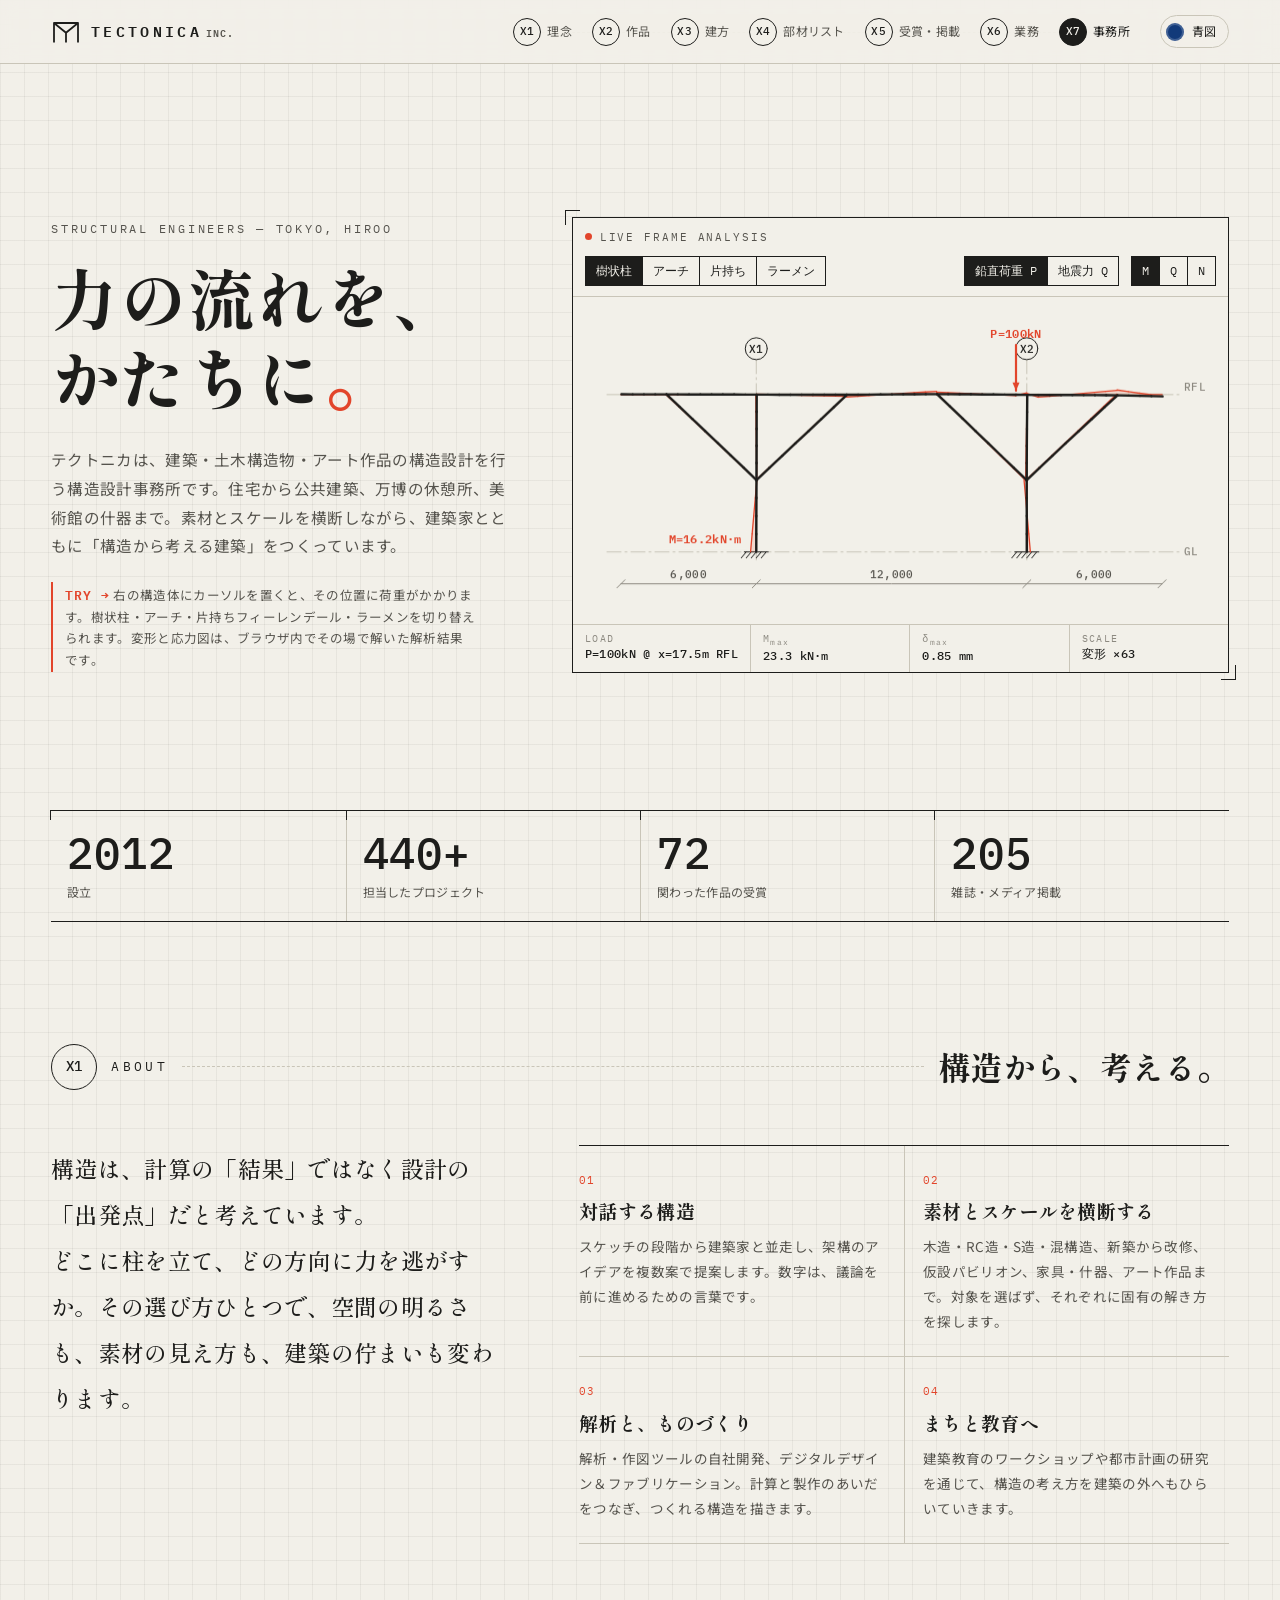
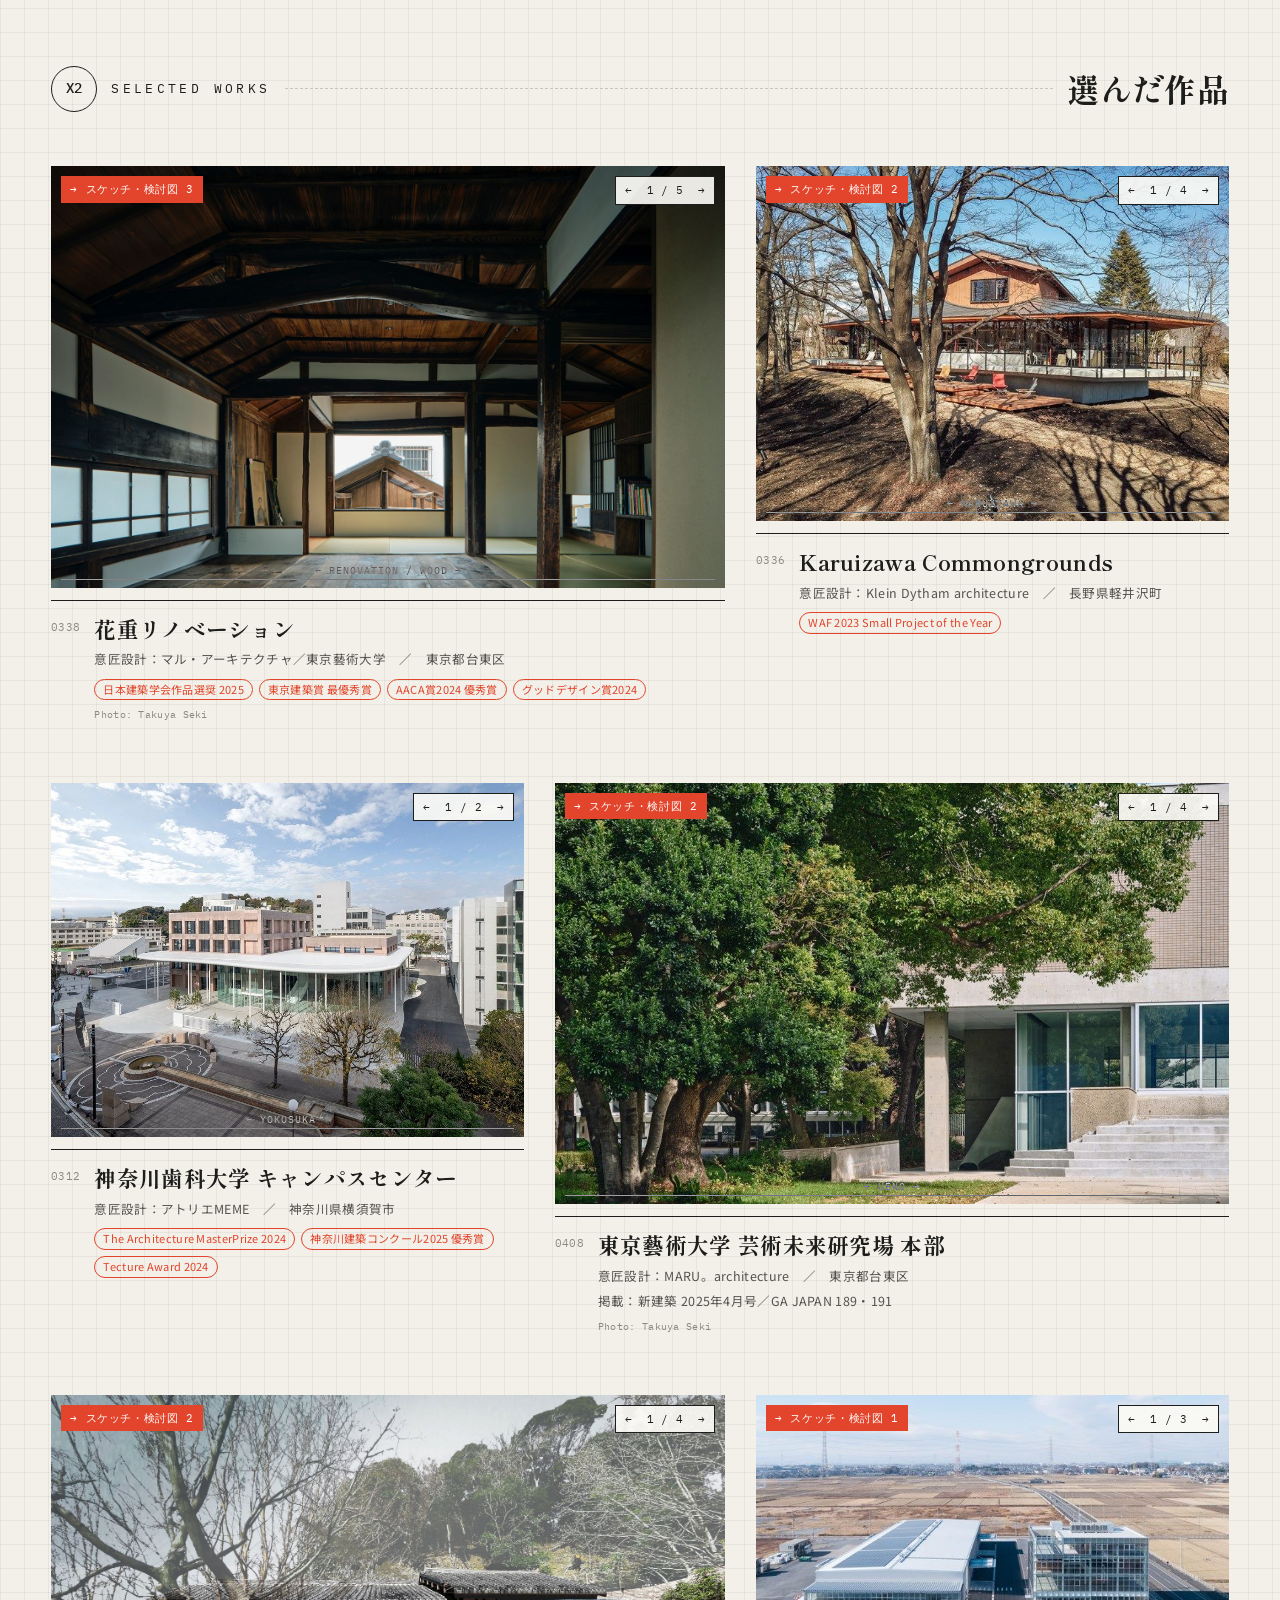
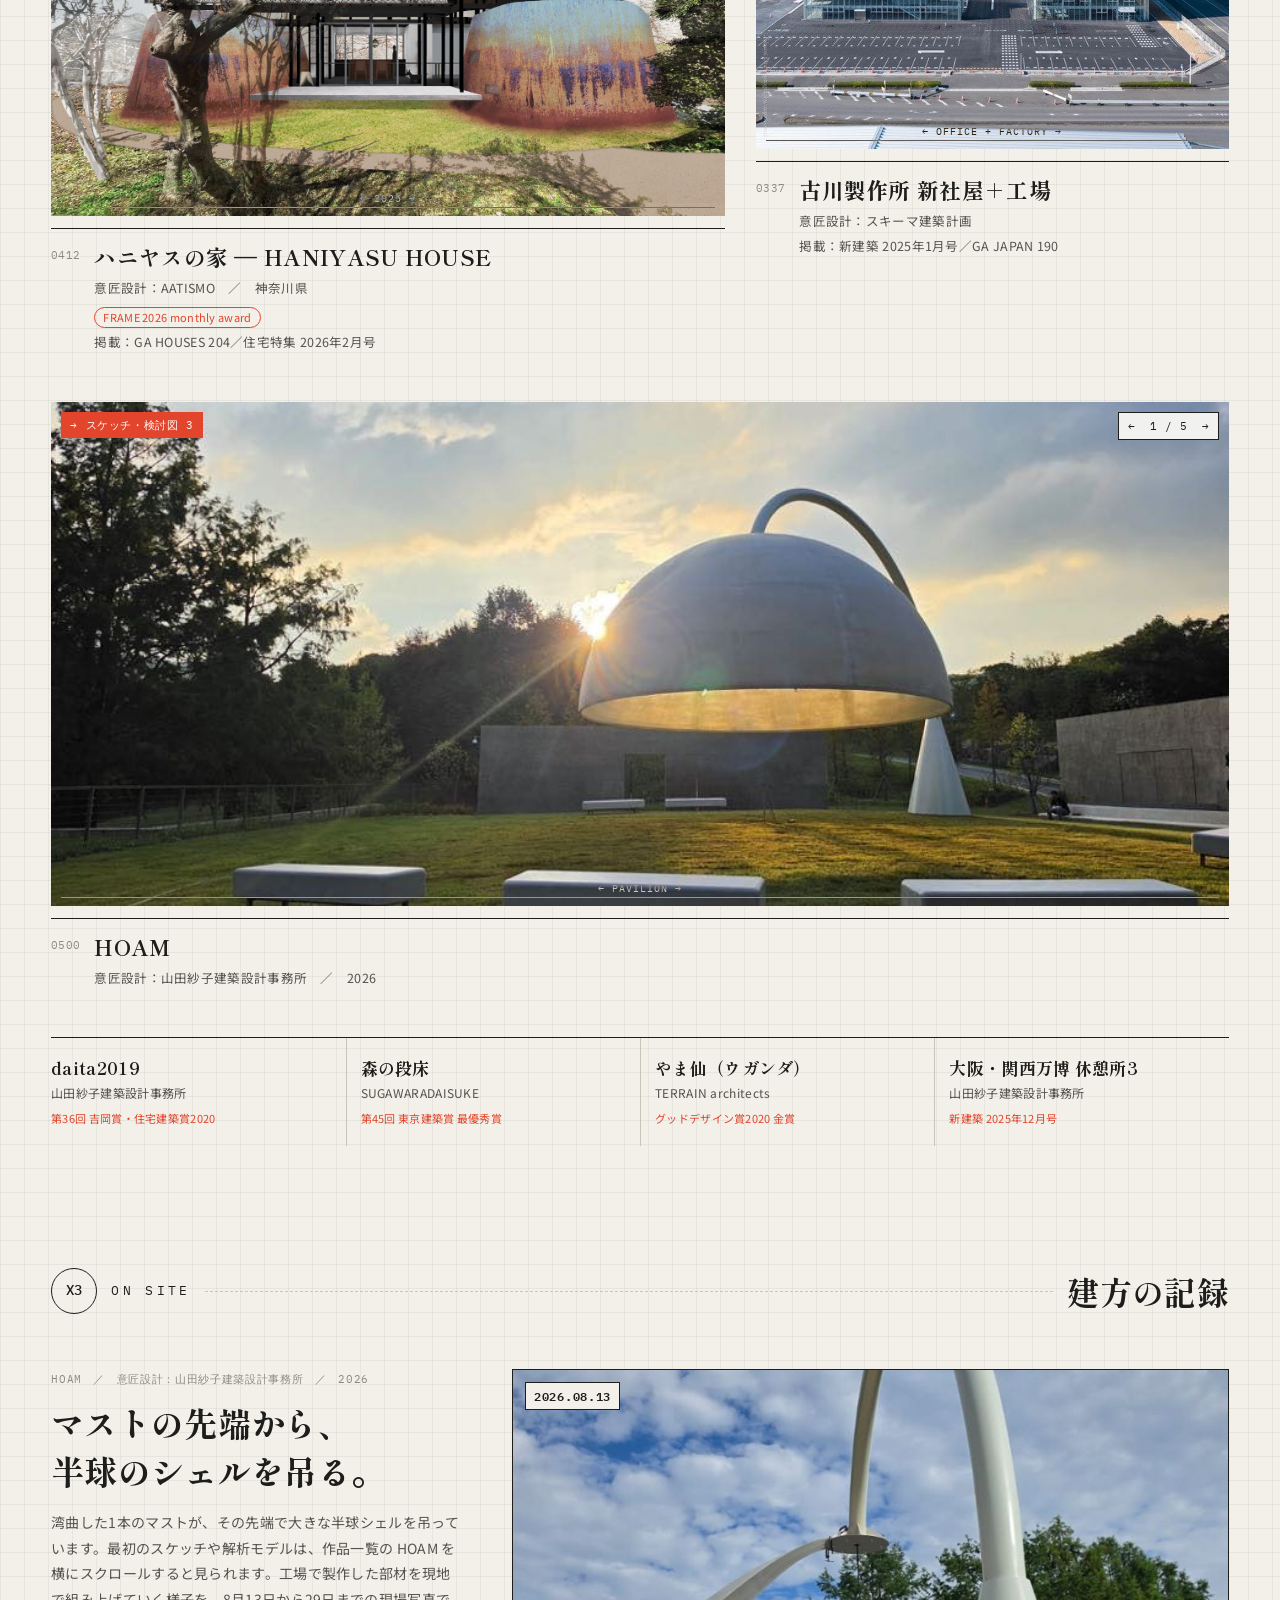
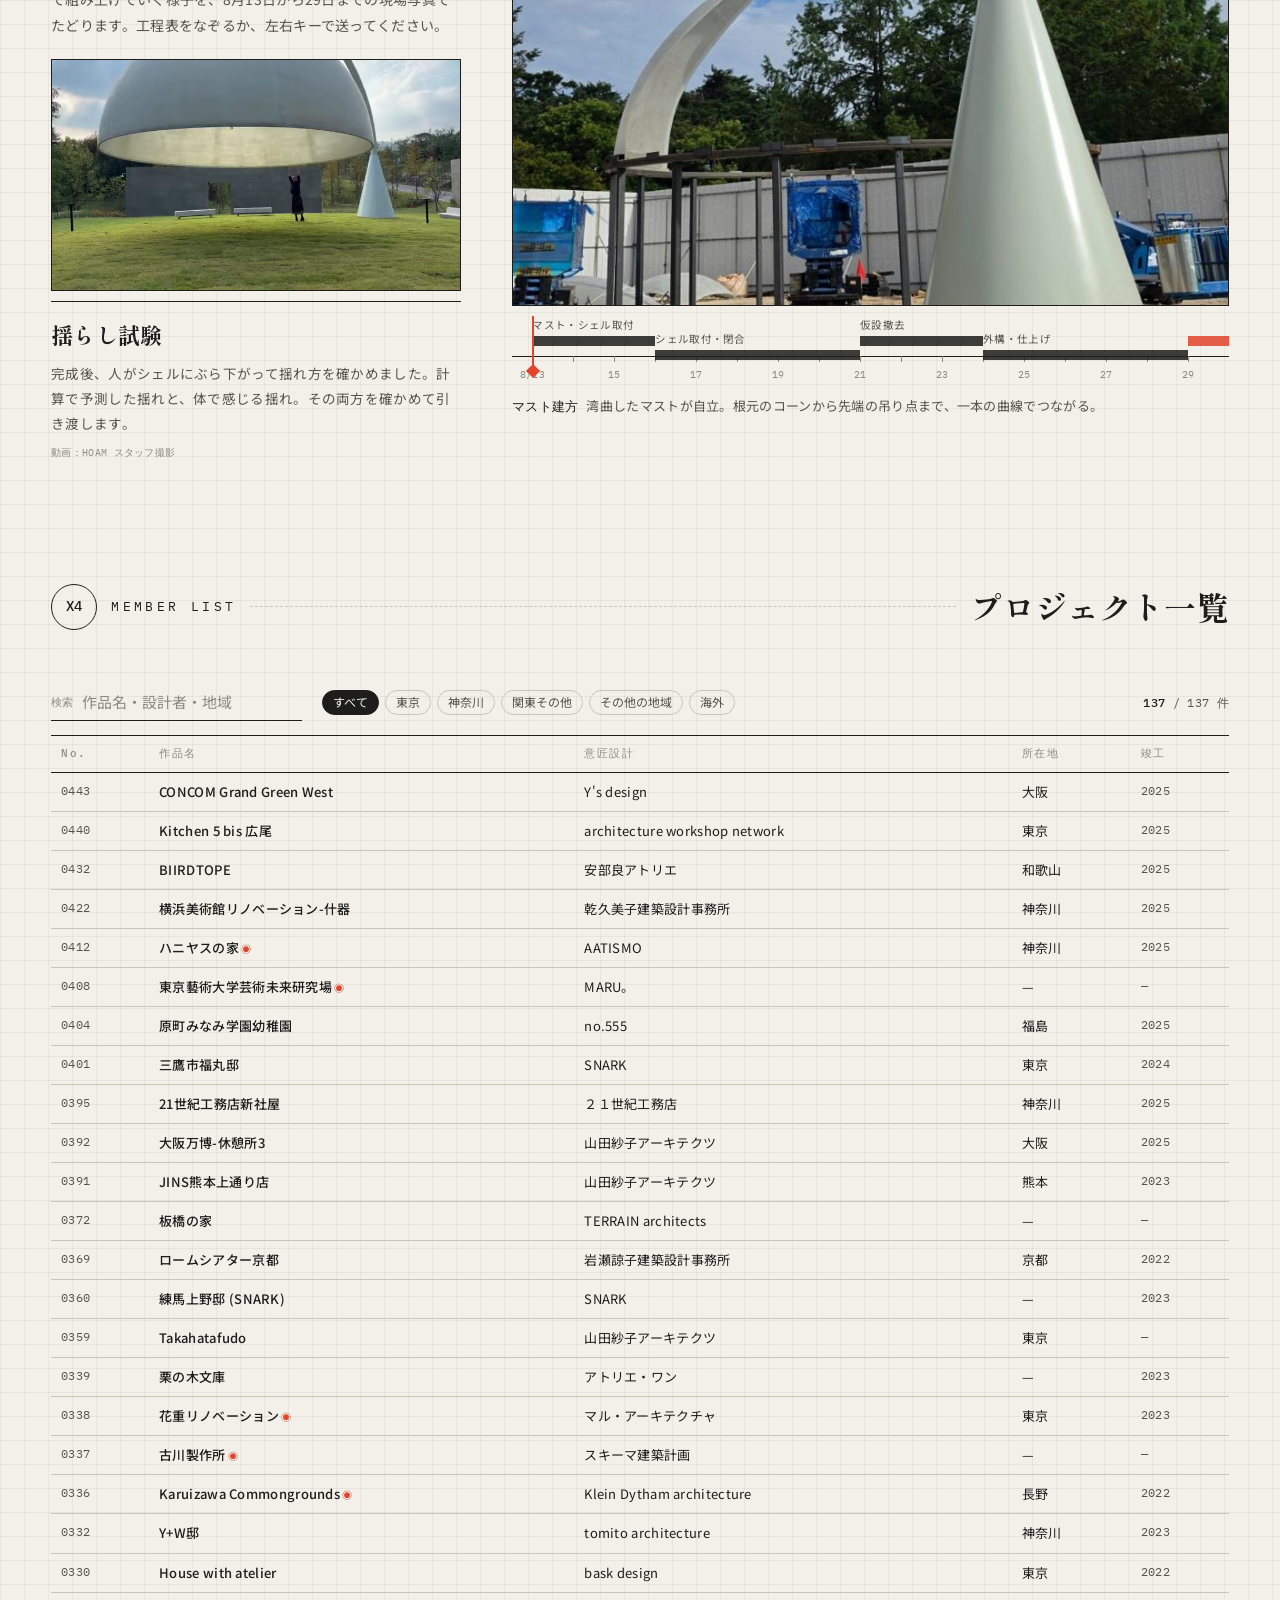
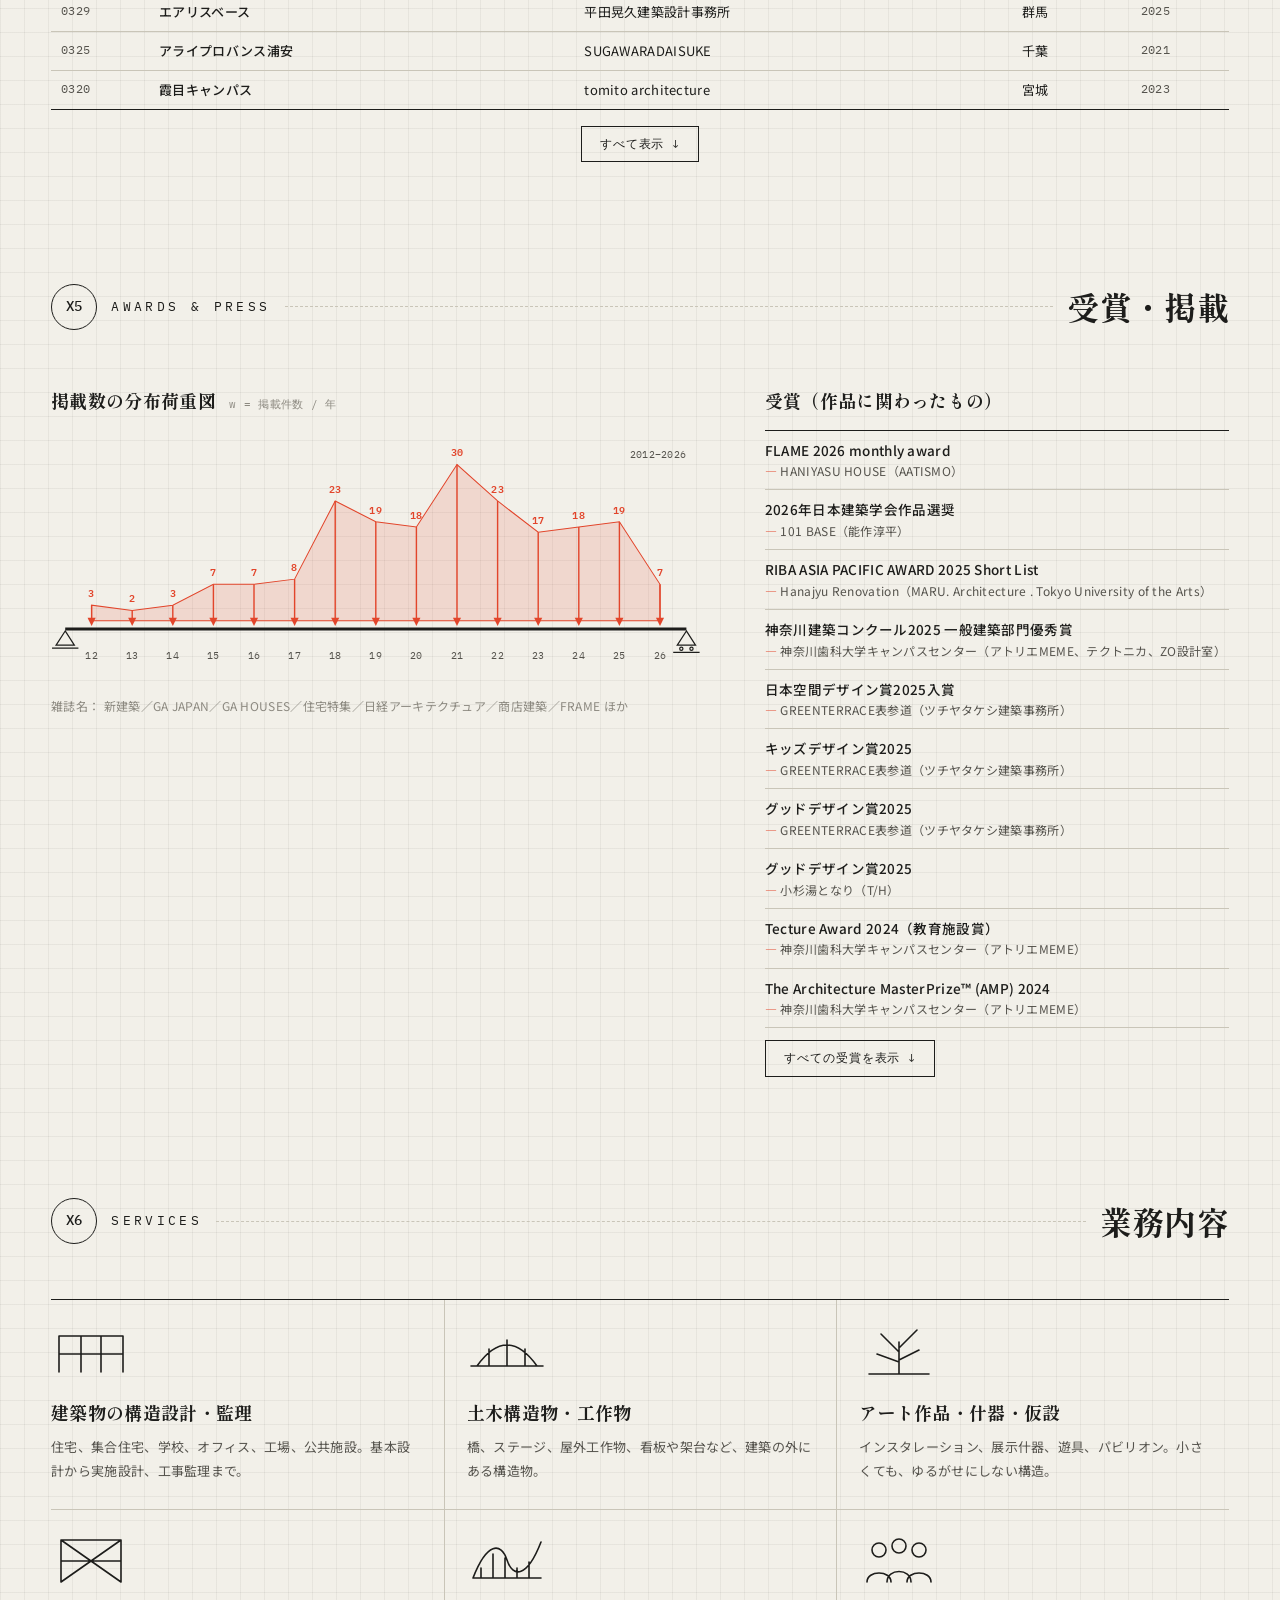
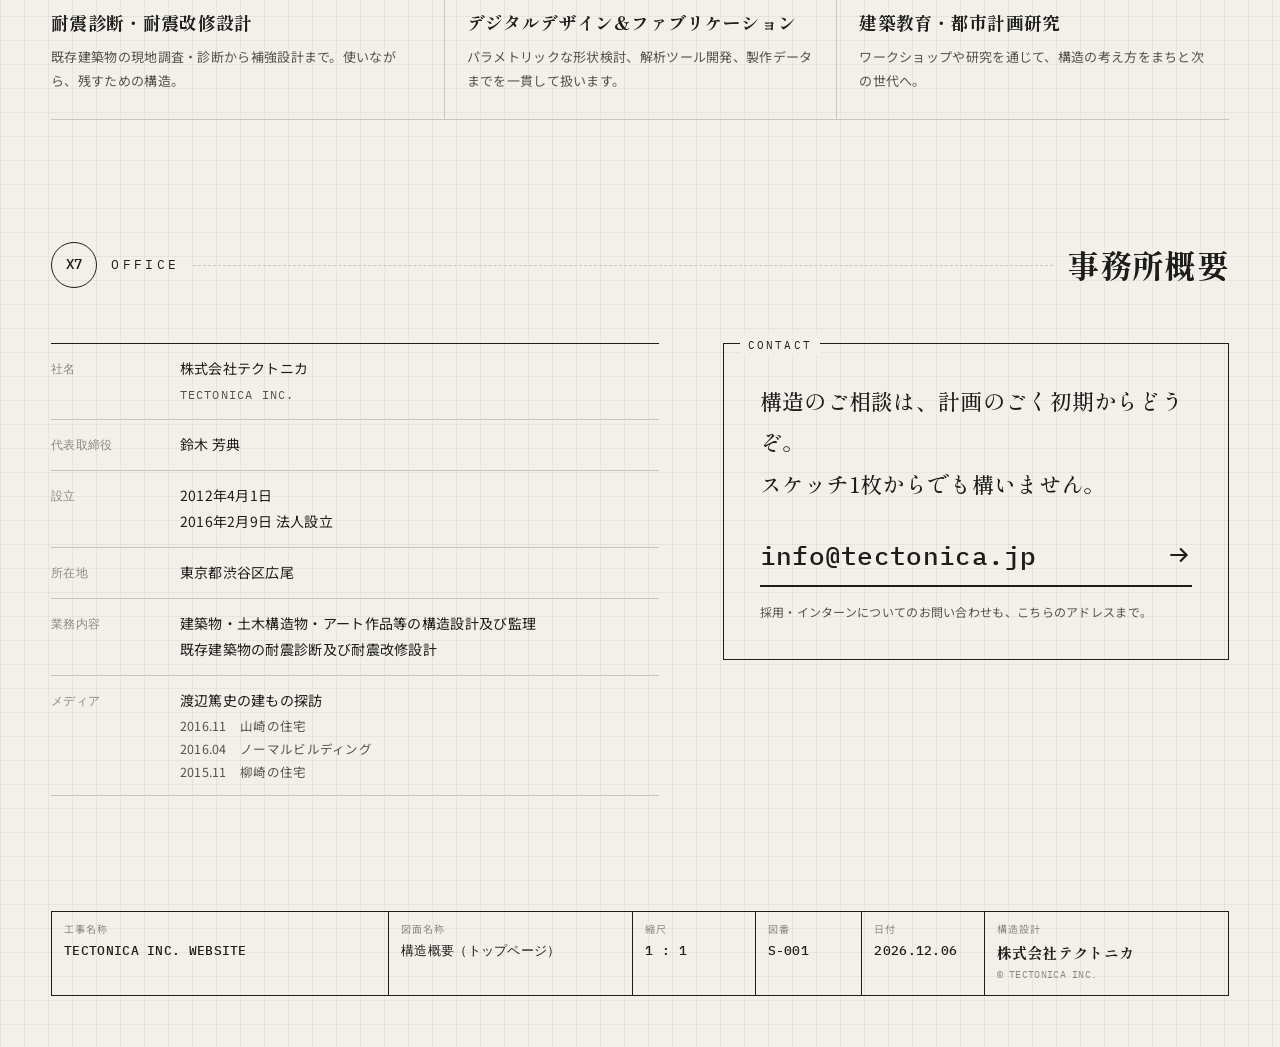
==== homepage/index.html @ cb1cb152 "Show each project's real sketches in a horizontal strip Work cards now scroll sideways from photos i" ====
<!doctype html>
<html lang="ja" data-theme="paper">
<head>
<meta charset="utf-8">
<meta name="viewport" content="width=device-width, initial-scale=1">
<title>TECTONICA INC. ｜ 株式会社テクトニカ 構造設計</title>
<meta name="description" content="株式会社テクトニカは東京・広尾の構造設計事務所です。建築物・土木構造物・アート作品の構造設計・監理、耐震診断・耐震改修設計を行っています。">
<link rel="preconnect" href="https://fonts.googleapis.com">
<link rel="preconnect" href="https://fonts.gstatic.com" crossorigin>
<link href="https://fonts.googleapis.com/css2?family=IBM+Plex+Mono:wght@400;500;600&family=Noto+Sans+JP:wght@400;500;700&family=Shippori+Mincho+B1:wght@500;700;800&display=swap" rel="stylesheet">
<link rel="stylesheet" href="style.css">
</head>
<body>

<!-- 通り芯ナビゲーション -->
<header class="bar">
  <a class="logo" href="#top" aria-label="TECTONICA INC. トップへ">
    <svg viewBox="0 0 40 40" aria-hidden="true"><path d="M4 34V8h32v26M4 8l16 13L36 8M20 21v13"/></svg>
    <span>TECTONICA<small>INC.</small></span>
  </a>
  <nav class="axes" aria-label="セクション">
    <a href="#about"><i>X1</i><span>理念</span></a>
    <a href="#works"><i>X2</i><span>作品</span></a>
    <a href="#process"><i>X3</i><span>建方</span></a>
    <a href="#index"><i>X4</i><span>部材リスト</span></a>
    <a href="#record"><i>X5</i><span>受賞・掲載</span></a>
    <a href="#services"><i>X6</i><span>業務</span></a>
    <a href="#office"><i>X7</i><span>事務所</span></a>
  </nav>
  <button class="theme" type="button" aria-pressed="false" title="青図モードに切り替え">
    <span class="sw"></span><span class="lb">青図</span>
  </button>
</header>

<main id="top">

  <!-- HERO：触れると構造解析する架構 -->
  <section class="hero">
    <div class="hero-copy">
      <p class="eyebrow">STRUCTURAL ENGINEERS — TOKYO, HIROO</p>
      <h1><span>力の流れを、</span><span>かたちに<b class="acc">。</b></span></h1>
      <p class="lead">テクトニカは、建築・土木構造物・アート作品の構造設計を行う構造設計事務所です。住宅から公共建築、万博の休憩所、美術館の什器まで。素材とスケールを横断しながら、建築家とともに「構造から考える建築」をつくっています。</p>
      <p class="hint"><b>TRY →</b> 右の構造体にカーソルを置くと、その位置に荷重がかかります。樹状柱・アーチ・片持ちフィーレンデール・ラーメンを切り替えられます。変形と応力図は、ブラウザ内でその場で解いた解析結果です。</p>
    </div>

    <figure class="lab" aria-label="インタラクティブな骨組の構造解析">
      <div class="lab-head">
        <span class="tag">LIVE FRAME ANALYSIS</span>
        <div class="seg models" role="group" aria-label="構造モデル">
          <button type="button" data-model="tree" class="on">樹状柱</button>
          <button type="button" data-model="arch">アーチ</button>
          <button type="button" data-model="box">片持ち</button>
          <button type="button" data-model="rahmen">ラーメン</button>
        </div>
        <div class="seg" role="group" aria-label="荷重">
          <button type="button" data-load="v" class="on">鉛直荷重 P</button>
          <button type="button" data-load="h">地震力 Q</button>
        </div>
        <div class="seg" role="group" aria-label="応力図">
          <button type="button" data-dia="M" class="on">M</button>
          <button type="button" data-dia="Q">Q</button>
          <button type="button" data-dia="N">N</button>
        </div>
      </div>
      <canvas id="frame" aria-hidden="true"></canvas>
      <figcaption class="readout" aria-live="polite">
        <span><em>LOAD</em><b id="ro-load">—</b></span>
        <span><em>M<sub>max</sub></em><b id="ro-m">—</b></span>
        <span><em>δ<sub>max</sub></em><b id="ro-d">—</b></span>
        <span><em>SCALE</em><b id="ro-s">—</b></span>
      </figcaption>
    </figure>
  </section>

  <!-- 数字の帯 -->
  <section class="ticks" aria-label="数字で見るテクトニカ">
    <div><b data-count="since">2012</b><span>設立</span></div>
    <div><b data-count="projects">440+</b><span>担当したプロジェクト</span></div>
    <div><b data-count="awards">0</b><span>関わった作品の受賞</span></div>
    <div><b data-count="pubs">0</b><span>雑誌・メディア掲載</span></div>
  </section>

  <!-- X1 理念 -->
  <section id="about" class="sec">
    <h2 class="sec-h"><i>X1</i><span>ABOUT</span><em>構造から、考える。</em></h2>
    <div class="about">
      <p class="about-lead">構造は、計算の「結果」ではなく設計の「出発点」だと考えています。<br>どこに柱を立て、どの方向に力を逃がすか。その選び方ひとつで、空間の明るさも、素材の見え方も、建築の佇まいも変わります。</p>
      <ol class="tenets">
        <li><span class="n">01</span><h3>対話する構造</h3><p>スケッチの段階から建築家と並走し、架構のアイデアを複数案で提案します。数字は、議論を前に進めるための言葉です。</p></li>
        <li><span class="n">02</span><h3>素材とスケールを横断する</h3><p>木造・RC造・S造・混構造、新築から改修、仮設パビリオン、家具・什器、アート作品まで。対象を選ばず、それぞれに固有の解き方を探します。</p></li>
        <li><span class="n">03</span><h3>解析と、ものづくり</h3><p>解析・作図ツールの自社開発、デジタルデザイン＆ファブリケーション。計算と製作のあいだをつなぎ、つくれる構造を描きます。</p></li>
        <li><span class="n">04</span><h3>まちと教育へ</h3><p>建築教育のワークショップや都市計画の研究を通じて、構造の考え方を建築の外へもひらいていきます。</p></li>
      </ol>
    </div>
  </section>

  <!-- X2 作品 -->
  <section id="works" class="sec">
    <h2 class="sec-h"><i>X2</i><span>SELECTED WORKS</span><em>選んだ作品</em></h2>
    <div class="works" id="works-grid"></div>
  </section>


  <!-- X3 建方の記録 -->
  <section id="process" class="sec">
    <h2 class="sec-h"><i>X3</i><span>ON SITE</span><em>建方の記録</em></h2>
    <div class="proc">
      <div class="proc-text">
        <p class="kicker">HOAM　／　意匠設計：山田紗子建築設計事務所　／　2026</p>
        <h3>マストの先端から、<br>半球のシェルを吊る。</h3>
        <p>湾曲した1本のマストが、その先端で大きな半球シェルを吊っています。最初のスケッチや解析モデルは、作品一覧の HOAM を横にスクロールすると見られます。工場で製作した部材を現地で組み上げていく様子を、8月13日から29日までの現場写真でたどります。工程表をなぞるか、左右キーで送ってください。</p>
        <figure class="shake">
      <video poster="img/process/shake-poster.jpg" muted loop playsinline autoplay preload="metadata"><source src="img/process/shake.webm" type="video/webm"><source src="img/process/shake.mp4" type="video/mp4"></video>
      <figcaption><b>揺らし試験</b>完成後、人がシェルにぶら下がって揺れ方を確かめました。計算で予測した揺れと、体で感じる揺れ。その両方を確かめて引き渡します。<small>動画：HOAM スタッフ撮影</small></figcaption>
        </figure>
      </div>
      <div class="proc-view">
        <div class="stage" id="stage"></div>
        <div class="gantt" id="gantt" role="slider" tabindex="0" aria-label="工程表：撮影日" aria-valuemin="1" aria-valuemax="9" aria-valuenow="1"></div>
        <p class="cap" id="cap"></p>
      </div>
    </div>
  </section>

  <!-- X4 部材リスト（全プロジェクト一覧） -->
  <section id="index" class="sec">
    <h2 class="sec-h"><i>X4</i><span>MEMBER LIST</span><em>プロジェクト一覧</em></h2>
    <div class="list-tools">
      <label class="search"><span>検索</span><input id="q" type="search" placeholder="作品名・設計者・地域" autocomplete="off"></label>
      <div class="chips" id="chips" role="group" aria-label="地域で絞り込み"></div>
      <p class="count"><b id="hits">0</b> / <span id="total">0</span> 件</p>
    </div>
    <div class="table-wrap">
      <table class="members">
        <thead><tr><th>No.</th><th>作品名</th><th>意匠設計</th><th>所在地</th><th>竣工</th></tr></thead>
        <tbody id="rows"></tbody>
      </table>
    </div>
    <button class="more" id="more" type="button">すべて表示 ↓</button>
    <div class="peek" id="peek" aria-hidden="true"><img alt=""></div>
  </section>

  <!-- X4 受賞・掲載 -->
  <section id="record" class="sec">
    <h2 class="sec-h"><i>X5</i><span>AWARDS &amp; PRESS</span><em>受賞・掲載</em></h2>
    <div class="record">
      <div class="loadchart">
        <h3>掲載数の分布荷重図 <small>w = 掲載件数 / 年</small></h3>
        <svg id="pubchart" role="img" aria-label="年別の雑誌掲載件数"></svg>
        <p class="note">雑誌名： 新建築／GA JAPAN／GA HOUSES／住宅特集／日経アーキテクチュア／商店建築／FRAME ほか</p>
      </div>
      <div class="awards">
        <h3>受賞（作品に関わったもの）</h3>
        <ul id="awards"></ul>
        <button class="more sm" id="more-aw" type="button">すべての受賞を表示 ↓</button>
      </div>
    </div>
  </section>

  <!-- X5 業務 -->
  <section id="services" class="sec">
    <h2 class="sec-h"><i>X6</i><span>SERVICES</span><em>業務内容</em></h2>
    <ul class="svc">
      <li><svg viewBox="0 0 80 56"><path d="M8 50V14h64v36M8 32h64M30 14v36M50 14v36"/></svg><h3>建築物の構造設計・監理</h3><p>住宅、集合住宅、学校、オフィス、工場、公共施設。基本設計から実施設計、工事監理まで。</p></li>
      <li><svg viewBox="0 0 80 56"><path d="M4 44h72M10 44Q40 2 70 44M22 44V27M40 44V18M58 44V27"/></svg><h3>土木構造物・工作物</h3><p>橋、ステージ、屋外工作物、看板や架台など、建築の外にある構造物。</p></li>
      <li><svg viewBox="0 0 80 56"><path d="M40 52V20M40 30L22 12M40 26L58 8M40 38L60 28M40 40L18 32M10 52h60"/></svg><h3>アート作品・什器・仮設</h3><p>インスタレーション、展示什器、遊具、パビリオン。小さくても、ゆるがせにしない構造。</p></li>
      <li><svg viewBox="0 0 80 56"><path d="M10 50V8h60v42M10 8l60 42M70 8L10 50M10 29h60"/></svg><h3>耐震診断・耐震改修設計</h3><p>既存建築物の現地調査・診断から補強設計まで。使いながら、残すための構造。</p></li>
      <li><svg viewBox="0 0 80 56"><path d="M6 46C20 10 34 10 40 28S60 46 74 10M6 46h68M14 46V36M26 46V22M38 46V26M50 46V36M62 46V30"/></svg><h3>デジタルデザイン＆ファブリケーション</h3><p>パラメトリックな形状検討、解析ツール開発、製作データまでを一貫して扱います。</p></li>
      <li><svg viewBox="0 0 80 56"><circle cx="20" cy="18" r="7"/><circle cx="40" cy="14" r="7"/><circle cx="60" cy="18" r="7"/><path d="M8 50c0-12 24-12 24 0M28 50c0-14 24-14 24 0M48 50c0-12 24-12 24 0"/></svg><h3>建築教育・都市計画研究</h3><p>ワークショップや研究を通じて、構造の考え方をまちと次の世代へ。</p></li>
    </ul>
  </section>

  <!-- X6 事務所 -->
  <section id="office" class="sec">
    <h2 class="sec-h"><i>X7</i><span>OFFICE</span><em>事務所概要</em></h2>
    <div class="office">
      <dl class="spec">
        <div><dt>社名</dt><dd>株式会社テクトニカ<br><span class="en">TECTONICA INC.</span></dd></div>
        <div><dt>代表取締役</dt><dd>鈴木 芳典</dd></div>
        <div><dt>設立</dt><dd>2012年4月1日<br>2016年2月9日 法人設立</dd></div>
        <div><dt>所在地</dt><dd>東京都渋谷区広尾</dd></div>
        <div><dt>業務内容</dt><dd>建築物・土木構造物・アート作品等の構造設計及び監理<br>既存建築物の耐震診断及び耐震改修設計</dd></div>
        <div><dt>メディア</dt><dd id="tv"></dd></div>
      </dl>
      <div class="contact">
        <p class="c-lead">構造のご相談は、計画のごく初期からどうぞ。<br>スケッチ1枚からでも構いません。</p>
        <a class="mail" href="mailto:info@tectonica.jp"><span>info@tectonica.jp</span><svg viewBox="0 0 24 24" aria-hidden="true"><path d="M4 12h15M13 6l6 6-6 6"/></svg></a>
        <p class="c-sub">採用・インターンについてのお問い合わせも、こちらのアドレスまで。</p>
      </div>
    </div>
  </section>
</main>

<!-- 表題欄（図面枠） -->
<footer class="titleblock">
  <div class="tb-cell tb-name"><em>工事名称</em><b>TECTONICA INC. WEBSITE</b></div>
  <div class="tb-cell"><em>図面名称</em><b>構造概要（トップページ）</b></div>
  <div class="tb-cell"><em>縮尺</em><b>1 : 1</b></div>
  <div class="tb-cell"><em>図番</em><b>S-001</b></div>
  <div class="tb-cell"><em>日付</em><b id="tb-date">2026.10</b></div>
  <div class="tb-cell tb-office"><em>構造設計</em><b>株式会社テクトニカ</b><small>© TECTONICA INC.</small></div>
</footer>

<script src="data.js"></script>
<script src="main.js"></script>
</body>
</html>
---- homepage/style.css ----
/* TECTONICA INC. — 構造図をモチーフにしたサイト */

:root {
  --paper: #f2f0e9;
  --paper-2: #e9e6dc;
  --ink: #1d1d1b;
  --ink-2: #55534d;
  --ink-3: #8c8980;
  --line: #c9c5b8;
  --grid: rgba(29, 29, 27, .055);
  --acc: #e2452b;          /* 朱：荷重・応力 */
  --acc-soft: rgba(226, 69, 43, .14);
  --blue: #2f5bd3;         /* 変形 */
  --img-filter: none;
  --mincho: "Shippori Mincho B1", "Yu Mincho", "YuMincho", serif;
  --sans: "Noto Sans JP", system-ui, sans-serif;
  --mono: "IBM Plex Mono", ui-monospace, monospace;
  --gut: max(clamp(16px, 4vw, 56px), env(safe-area-inset-left, 0px), env(safe-area-inset-right, 0px));
  --bar-h: 64px;
}

/* 青図（ジアゾ）モード */
:root[data-theme="blue"] {
  --paper: #123a7a;
  --paper-2: #0f3169;
  --ink: #eef3ff;
  --ink-2: #c2d0f0;
  --ink-3: #8ea4d6;
  --line: #4d6fb0;
  --grid: rgba(238, 243, 255, .07);
  --acc: #ffd34d;
  --acc-soft: rgba(255, 211, 77, .16);
  --blue: #7fe0ff;
  --img-filter: grayscale(1) contrast(1.05) brightness(1.05) sepia(.25) hue-rotate(170deg) saturate(1.6);
}

* { box-sizing: border-box; }
html { scroll-behavior: smooth; scroll-padding-top: calc(var(--bar-h) + 12px); }
@media (prefers-reduced-motion: reduce) { html { scroll-behavior: auto; } }

body {
  margin: 0;
  background-color: var(--paper);
  background-image:
    linear-gradient(var(--grid) 1px, transparent 1px),
    linear-gradient(90deg, var(--grid) 1px, transparent 1px);
  background-size: 24px 24px;
  color: var(--ink);
  font-family: var(--sans);
  font-size: 15px;
  line-height: 1.85;
  letter-spacing: .02em;
  transition: background-color .5s, color .5s;
  -webkit-font-smoothing: antialiased;
}
img { max-width: 100%; display: block; }
a { color: inherit; }
button { font: inherit; color: inherit; }
::selection { background: var(--acc); color: var(--paper); }

/* ───────── ヘッダー（通り芯） ───────── */
.bar {
  position: sticky; top: env(safe-area-inset-top, 0px); z-index: 50;
  height: var(--bar-h);
  display: flex; align-items: center; gap: 20px;
  padding: 0 var(--gut);
  background: color-mix(in srgb, var(--paper) 88%, transparent);
  backdrop-filter: blur(8px);
  border-bottom: 1px solid var(--line);
}
.logo { display: flex; align-items: center; gap: 10px; text-decoration: none; }
.logo svg { width: 30px; height: 30px; fill: none; stroke: var(--ink); stroke-width: 2.4; stroke-linejoin: round; }
.logo span { font-family: var(--mono); font-weight: 600; letter-spacing: .22em; font-size: 15px; }
.logo small { font-size: 10px; margin-left: .4em; letter-spacing: .1em; color: var(--ink-2); }

.axes { display: flex; margin-left: auto; position: relative; }
.axes::before { /* 通り芯の一点鎖線 */
  content: ""; position: absolute; left: 14px; right: 14px; top: 50%;
  border-top: 1px dashed var(--line); z-index: -1;
}
.axes a {
  display: flex; align-items: center; gap: 6px; text-decoration: none;
  padding: 4px 10px; font-size: 12px; color: var(--ink-2);
  background: color-mix(in srgb, var(--paper) 92%, transparent);
}
.axes i {
  font-style: normal; font-family: var(--mono); font-size: 10.5px; font-weight: 500;
  width: 28px; height: 28px; border-radius: 50%; border: 1px solid var(--ink);
  display: grid; place-items: center; color: var(--ink); background: var(--paper);
  transition: background .2s, color .2s;
}
.axes a:hover i, .axes a.on i { background: var(--ink); color: var(--paper); }
.axes a.on span { color: var(--ink); }

.theme {
  display: flex; align-items: center; gap: 8px; cursor: pointer;
  border: 1px solid var(--line); background: none; border-radius: 99px;
  padding: 4px 12px 4px 5px; font-size: 12px;
}
.theme .sw { width: 18px; height: 18px; border-radius: 50%; background: #123a7a; box-shadow: inset 0 0 0 2px #fff3; }
:root[data-theme="blue"] .theme .sw { background: #f2f0e9; }
:root[data-theme="blue"] .theme .lb::after { content: "→白図"; }
:root[data-theme="blue"] .theme .lb { font-size: 0; }
:root[data-theme="blue"] .theme .lb::after { font-size: 12px; }

@media (max-width: 960px) {
  .axes span { display: none; }
  .axes a { padding: 4px 4px; }
}
@media (max-width: 560px) {
  :root { --bar-h: 56px; }
  .bar { gap: 10px; }
  .logo small, .theme .lb { display: none; }
  .theme { padding: 4px; }
  .axes i { width: 24px; height: 24px; font-size: 9px; }
  .axes a { padding: 2px 1px; }
}
@media (max-width: 400px) { .logo span { display: none; } }

/* ───────── HERO ───────── */
.hero {
  display: grid; grid-template-columns: minmax(0, 5fr) minmax(0, 7fr);
  gap: clamp(20px, 4vw, 56px); align-items: center;
  padding: clamp(28px, 6vw, 72px) var(--gut) clamp(28px, 5vw, 56px);
  min-height: calc(100svh - var(--bar-h) - 90px);
}
.eyebrow { font-family: var(--mono); font-size: 11.5px; letter-spacing: .24em; color: var(--ink-2); margin: 0 0 18px; }
h1 {
  font-family: var(--mincho); font-weight: 800;
  font-size: clamp(34px, 5.2vw, 78px); line-height: 1.2; letter-spacing: .02em;
  margin: 0 0 28px;
}
h1 > span { display: block; white-space: nowrap; }
h1 b { font-weight: inherit; }
@media (max-width: 900px) { h1 { font-size: clamp(34px, 9vw, 64px); } }
.acc { color: var(--acc); }
.lead { font-size: 15.5px; max-width: 34em; color: var(--ink-2); margin: 0 0 22px; }
.hint {
  font-size: 12.5px; color: var(--ink-2); max-width: 34em; margin: 0;
  border-left: 2px solid var(--acc); padding: 2px 0 2px 12px; line-height: 1.7;
}
.hint b { font-family: var(--mono); color: var(--acc); font-weight: 600; letter-spacing: .08em; }

.lab { margin: 0; border: 1px solid var(--ink); background: var(--paper); position: relative; }
.lab::before, .lab::after { /* 図面のトンボ */
  content: ""; position: absolute; width: 14px; height: 14px; border-color: var(--ink);
}
.lab::before { left: -8px; top: -8px; border-left: 1px solid; border-top: 1px solid; }
.lab::after { right: -8px; bottom: -8px; border-right: 1px solid; border-bottom: 1px solid; }
.lab-head {
  display: flex; flex-wrap: wrap; gap: 8px 12px; align-items: center;
  padding: 10px 12px; border-bottom: 1px solid var(--line);
}
.tag { font-family: var(--mono); font-size: 10.5px; letter-spacing: .18em; color: var(--ink-2); width: 100%; }
.models { margin-right: auto; }
.tag::before { content: ""; display: inline-block; width: 7px; height: 7px; border-radius: 50%; background: var(--acc); margin-right: 8px; animation: blink 1.6s infinite; vertical-align: 1px; }
@keyframes blink { 50% { opacity: .2; } }
.seg { display: inline-flex; border: 1px solid var(--ink); }
.seg button {
  border: 0; background: none; cursor: pointer; padding: 3px 10px;
  font-size: 12px; font-family: var(--mono);
}
.seg button + button { border-left: 1px solid var(--ink); }
.seg button.on { background: var(--ink); color: var(--paper); }
#frame { width: 100%; aspect-ratio: 2 / 1; display: block; touch-action: pan-y; cursor: crosshair; }
.readout {
  display: grid; grid-template-columns: repeat(4, 1fr);
  border-top: 1px solid var(--line); font-family: var(--mono); font-size: 12px;
}
.readout span { padding: 7px 12px; display: flex; flex-direction: column; line-height: 1.4; }
.readout span + span { border-left: 1px solid var(--line); }
.readout em { font-style: normal; font-size: 10px; letter-spacing: .14em; color: var(--ink-3); }
.readout b { font-weight: 500; white-space: nowrap; }

@media (max-width: 900px) {
  .hero { grid-template-columns: 1fr; min-height: 0; }
}
@media (max-width: 560px) {
  .readout { grid-template-columns: repeat(2, 1fr); }
  .readout span:nth-child(3) { border-left: 0; }
  .readout span:nth-child(n+3) { border-top: 1px solid var(--line); }
  .tag { width: 100%; }
  #frame { aspect-ratio: 16 / 11; }
}

/* ───────── 数字の帯 ───────── */
.ticks {
  display: grid; grid-template-columns: repeat(4, 1fr);
  border-top: 1px solid var(--ink); border-bottom: 1px solid var(--ink);
  margin: 0 var(--gut);
}
.ticks div { padding: 18px 16px 16px; position: relative; }
.ticks div + div { border-left: 1px solid var(--line); }
.ticks div::before { /* 目盛 */
  content: ""; position: absolute; left: -1px; top: -1px; height: 10px; border-left: 1px solid var(--ink);
}
.ticks b { display: block; font-family: var(--mono); font-weight: 500; font-size: clamp(26px, 3.6vw, 44px); line-height: 1.1; letter-spacing: .02em; }
.ticks span { font-size: 12px; color: var(--ink-2); }
@media (max-width: 700px) {
  .ticks { grid-template-columns: repeat(2, 1fr); }
  .ticks div:nth-child(3) { border-left: 0; }
  .ticks div:nth-child(n+3) { border-top: 1px solid var(--line); }
}

/* ───────── セクション共通 ───────── */
.sec { padding: clamp(64px, 9vw, 120px) var(--gut) 0; }
.sec-h {
  display: flex; align-items: center; gap: 14px; flex-wrap: wrap;
  margin: 0 0 clamp(28px, 4vw, 48px); font-weight: 400;
  position: relative;
}
.sec-h::after { content: ""; flex: 1 1 60px; border-top: 1px dashed var(--line); order: 2; }
.sec-h i {
  font-style: normal; font-family: var(--mono); font-size: 14px; font-weight: 500;
  width: 46px; height: 46px; border-radius: 50%; border: 1.5px solid var(--ink);
  display: grid; place-items: center; flex: none;
}
.sec-h span { font-family: var(--mono); font-size: 13px; letter-spacing: .26em; order: 1; }
.sec-h em { font-style: normal; font-family: var(--mincho); font-weight: 700; font-size: clamp(22px, 2.6vw, 32px); order: 3; }

/* ───────── X1 理念 ───────── */
.about { display: grid; grid-template-columns: minmax(0, 5fr) minmax(0, 7fr); gap: clamp(24px, 5vw, 72px); }
.about-lead { font-family: var(--mincho); font-weight: 500; font-size: clamp(18px, 1.9vw, 23px); line-height: 2; margin: 0; }
.tenets { list-style: none; margin: 0; padding: 0; display: grid; grid-template-columns: 1fr 1fr; gap: 0; border-top: 1px solid var(--ink); }
.tenets li { padding: 18px 18px 22px 0; border-bottom: 1px solid var(--line); }
.tenets li:nth-child(even) { padding-left: 18px; border-left: 1px solid var(--line); }
.tenets .n { font-family: var(--mono); font-size: 11px; color: var(--acc); letter-spacing: .1em; }
.tenets h3 { font-family: var(--mincho); font-size: 19px; margin: 2px 0 6px; font-weight: 700; }
.tenets p { margin: 0; font-size: 13.5px; color: var(--ink-2); }
@media (max-width: 900px) { .about { grid-template-columns: 1fr; } }
@media (max-width: 560px) {
  .tenets { grid-template-columns: 1fr; }
  .tenets li:nth-child(even) { padding-left: 0; border-left: 0; }
}

/* ───────── X2 作品 ───────── */
.works { display: grid; grid-template-columns: repeat(12, 1fr); gap: clamp(28px, 4vw, 48px) clamp(16px, 2.4vw, 32px); }
.work { grid-column: span 6; position: relative; }
.work.wide { grid-column: span 7; }
.work.narrow { grid-column: span 5; }
.work.full { grid-column: span 12; }
.strip-wrap { position: relative; }
.strip {
  display: flex; overflow-x: auto; scroll-snap-type: x mandatory; scrollbar-width: none; outline: none;
  aspect-ratio: 4 / 3; max-width: 100%; background: var(--paper-2);
}
.strip::-webkit-scrollbar { display: none; }
.strip:focus-visible { box-shadow: 0 0 0 2px var(--acc); }
.work.wide .strip { aspect-ratio: 16 / 10; }
.work.full .strip { aspect-ratio: 21 / 9; }
.slide { flex: 0 0 100%; margin: 0; position: relative; scroll-snap-align: start; overflow: hidden; }
.slide img { width: 100%; height: 100%; object-fit: cover; display: block; filter: var(--img-filter); }
.slide.draw { background: #fbfaf6; border-left: 1px dashed var(--line); }
.slide.draw img { object-fit: contain; padding: 14px 14px 38px; filter: none; }
:root[data-theme="blue"] .slide.draw { background: #e9eef8; }
.slide figcaption {
  position: absolute; left: 0; right: 0; bottom: 0; padding: 7px 12px; font-size: 12px; color: #1d1d1b;
  background: rgba(251,250,246,.92); border-top: 1px solid #c9c5b8; display: flex; gap: 10px; align-items: baseline;
}
.slide figcaption i { font-style: normal; font-family: var(--mono); font-size: 10px; letter-spacing: .14em; color: #e2452b; }
.strip-wrap .dim {
  position: absolute; left: 10px; right: 10px; bottom: 8px; pointer-events: none;
  font-family: var(--mono); font-size: 10px; color: #fff; text-align: center; letter-spacing: .1em;
  border-bottom: 1px solid #fffa; line-height: 1.6; mix-blend-mode: difference; transition: opacity .3s;
}
.strip-wrap.moved .dim { opacity: 0; }
.pager {
  position: absolute; right: 10px; top: 10px; display: flex; align-items: center; gap: 2px;
  background: rgba(251,250,246,.92); border: 1px solid #1d1d1b; font-family: var(--mono); font-size: 11px; color: #1d1d1b;
}
.pager button { border: 0; background: none; cursor: pointer; padding: 3px 9px; font: inherit; color: inherit; }
.pager button:hover { background: #1d1d1b; color: #fbfaf6; }
.pager .cnt { padding: 0 4px; min-width: 3.6em; text-align: center; }
.hintx {
  position: absolute; left: 10px; top: 10px; font-family: var(--mono); font-size: 11px; letter-spacing: .06em;
  background: #e2452b; color: #fff; padding: 3px 9px; pointer-events: none; transition: opacity .3s;
  animation: nudge 2.4s ease-in-out infinite;
}
.strip-wrap.moved .hintx { opacity: 0; }
@keyframes nudge { 0%, 70%, 100% { transform: none; } 80% { transform: translateX(4px); } 90% { transform: none; } }
@media (prefers-reduced-motion: reduce) { .hintx { animation: none; } }
@media (max-width: 800px) { .work.full .strip { aspect-ratio: 4 / 3; } }
.work .meta { display: grid; grid-template-columns: auto 1fr; gap: 0 14px; padding-top: 12px; border-top: 1px solid var(--ink); margin-top: 12px; }
.work .no { font-family: var(--mono); font-size: 11px; color: var(--ink-3); grid-row: span 3; padding-top: 4px; }
.work h3 { font-family: var(--mincho); font-weight: 700; font-size: clamp(18px, 1.7vw, 22px); margin: 0; line-height: 1.5; }
.work .by { font-size: 12.5px; color: var(--ink-2); margin: 2px 0 0; }
.work .aw { margin: 8px 0 0; padding: 0; list-style: none; display: flex; flex-wrap: wrap; gap: 6px; }
.work .aw li { font-size: 11px; border: 1px solid var(--acc); color: var(--acc); padding: 0 8px; border-radius: 99px; line-height: 1.8; }
.work .credit { font-family: var(--mono); font-size: 10px; color: var(--ink-3); margin-top: 6px; }
@media (max-width: 800px) { .work, .work.wide, .work.narrow { grid-column: span 12; } }

.mini { grid-column: span 12; display: grid; grid-template-columns: repeat(4, 1fr); border-top: 1px solid var(--ink); }
.mini div { padding: 14px 14px 16px 0; }
.mini div + div { padding-left: 14px; border-left: 1px solid var(--line); }
.mini b { display: block; font-family: var(--mincho); font-size: 17px; }
.mini span { font-size: 12px; color: var(--ink-2); display: block; line-height: 1.6; }
.mini em { font-style: normal; font-size: 11px; color: var(--acc); }
@media (max-width: 800px) {
  .mini { grid-template-columns: 1fr 1fr; }
  .mini div:nth-child(3) { border-left: 0; padding-left: 0; }
  .mini div:nth-child(n+3) { border-top: 1px solid var(--line); }
}

/* ───────── X3 建方の記録 ───────── */
.proc { display: grid; grid-template-columns: minmax(0, 4fr) minmax(0, 7fr); gap: clamp(24px, 4vw, 56px); align-items: start; }
.kicker { font-family: var(--mono); font-size: 11px; color: var(--ink-3); letter-spacing: .06em; margin: 0 0 10px; }
.proc-text h3 { font-family: var(--mincho); font-weight: 800; font-size: clamp(24px, 2.6vw, 34px); line-height: 1.45; margin: 0 0 14px; text-wrap: balance; }
.proc-text > p:not(.kicker) { font-size: 14px; color: var(--ink-2); margin: 0 0 20px; }

.stage { position: relative; aspect-ratio: 4 / 3; max-width: 100%; background: var(--paper-2); overflow: hidden; border: 1px solid var(--ink); }
.stage img { position: absolute; inset: 0; width: 100%; height: 100%; object-fit: cover; opacity: 0; transition: opacity .45s; filter: var(--img-filter); }
.stage img.on { opacity: 1; }
.stage .stamp {
  position: absolute; left: 12px; top: 12px; z-index: 2; font-family: var(--mono); font-size: 12px; font-weight: 600;
  background: var(--paper); color: var(--ink); border: 1px solid var(--ink); padding: 2px 8px; letter-spacing: .06em;
}
.gantt { position: relative; height: 74px; margin-top: 10px; cursor: pointer; touch-action: none; outline: none; user-select: none; }
.gantt:focus-visible { box-shadow: 0 0 0 2px var(--acc); }
.gantt .axis { position: absolute; left: 0; right: 0; top: 40px; border-top: 1px solid var(--ink); }
.gantt .day { position: absolute; top: 40px; height: 6px; border-left: 1px solid var(--ink-3); }
.gantt .dl { position: absolute; top: 50px; transform: translateX(-50%); font-family: var(--mono); font-size: 10px; color: var(--ink-3); white-space: nowrap; }
.gantt .gbar { position: absolute; height: 10px; background: var(--ink); opacity: .85; }
.gantt .gbar.acc { background: var(--acc); }
.gantt .bl { position: absolute; font-size: 10.5px; color: var(--ink-2); white-space: nowrap; transform: translateY(-100%); padding-bottom: 2px; }
.gantt .head { position: absolute; top: 0; bottom: 18px; width: 0; border-left: 2px solid var(--acc); transition: left .25s; pointer-events: none; }
.gantt .head::after { content: ""; position: absolute; left: -6px; bottom: -4px; width: 10px; height: 10px; background: var(--acc); transform: rotate(45deg); }
.cap { margin: 4px 0 0; font-size: 13px; color: var(--ink-2); min-height: 3.2em; }
.cap b { font-family: var(--mono); color: var(--ink); font-weight: 500; margin-right: 8px; }
.shake { margin: 8px 0 0; display: grid; gap: 10px; }
.shake video { width: 100%; max-width: 100%; display: block; border: 1px solid var(--ink); background: var(--paper-2); filter: var(--img-filter); }
.shake figcaption { font-size: 13.5px; color: var(--ink-2); border-top: 1px solid var(--ink); padding-top: 12px; }
.shake figcaption b { display: block; font-family: var(--mincho); font-size: 22px; color: var(--ink); margin-bottom: 6px; }
.shake small { display: block; font-family: var(--mono); font-size: 10px; color: var(--ink-3); margin-top: 8px; }
@media (max-width: 900px) { .proc { grid-template-columns: 1fr; } }

/* ───────── X4 部材リスト ───────── */
.list-tools { display: flex; flex-wrap: wrap; gap: 12px 20px; align-items: center; margin-bottom: 14px; }
.search { display: flex; align-items: center; gap: 8px; border-bottom: 1px solid var(--ink); padding: 2px 0; }
.search span { font-family: var(--mono); font-size: 11px; color: var(--ink-3); }
.search input { border: 0; background: none; font: inherit; color: var(--ink); width: 220px; outline: none; padding: 2px 0; }
.search input::placeholder { color: var(--ink-3); }
.chips { display: flex; flex-wrap: wrap; gap: 6px; }
.chips button {
  border: 1px solid var(--line); background: none; cursor: pointer; border-radius: 99px;
  padding: 0 10px; font-size: 12px; line-height: 1.9; color: var(--ink-2);
}
.chips button.on { background: var(--ink); color: var(--paper); border-color: var(--ink); }
.count { margin: 0 0 0 auto; font-family: var(--mono); font-size: 12px; color: var(--ink-2); }
.count b { color: var(--ink); font-weight: 500; }

.table-wrap { overflow-x: auto; border-top: 1.5px solid var(--ink); border-bottom: 1.5px solid var(--ink); }
.members { width: 100%; border-collapse: collapse; font-size: 13px; min-width: 640px; }
.members th {
  text-align: left; font-family: var(--mono); font-weight: 500; font-size: 10.5px; letter-spacing: .14em;
  color: var(--ink-3); padding: 8px 10px; border-bottom: 1px solid var(--ink); white-space: nowrap;
}
.members td { padding: 7px 10px; border-bottom: 1px solid var(--line); vertical-align: top; }
.members tr:last-child td { border-bottom: 0; }
.members td:first-child, .members td:nth-child(5) { font-family: var(--mono); font-size: 12px; white-space: nowrap; color: var(--ink-2); }
.members td:nth-child(2) { font-weight: 500; }
.members tbody tr { transition: background .15s; }
.members tbody tr:hover { background: var(--acc-soft); }
.members tr.has-img td:nth-child(2)::after { content: " ◉"; color: var(--acc); font-size: 10px; }
.more {
  display: block; margin: 16px auto 0; border: 1px solid var(--ink); background: none; cursor: pointer;
  font-family: var(--mono); font-size: 12px; padding: 6px 18px; letter-spacing: .08em;
}
.more:hover { background: var(--ink); color: var(--paper); }
.more.sm { margin: 12px 0 0; }
.peek {
  position: fixed; z-index: 60; width: 260px; pointer-events: none; opacity: 0;
  transform: translate(18px, -50%); transition: opacity .15s; border: 1px solid var(--ink); background: var(--paper); padding: 4px;
}
.peek.on { opacity: 1; }
.peek img { width: 100%; aspect-ratio: 4/3; object-fit: cover; filter: var(--img-filter); }
@media (hover: none) { .peek { display: none; } }

/* ───────── X5 受賞・掲載 ───────── */
.record { display: grid; grid-template-columns: minmax(0, 7fr) minmax(0, 5fr); gap: clamp(28px, 5vw, 64px); }
.record h3 { font-family: var(--mincho); font-size: 18px; margin: 0 0 12px; font-weight: 700; }
.record h3 small { font-family: var(--mono); font-weight: 400; font-size: 11px; color: var(--ink-3); margin-left: 8px; }
#pubchart { width: 100%; height: auto; display: block; overflow: visible; }
#pubchart .ar { stroke: var(--acc); stroke-width: 1.4; fill: none; }
#pubchart .ah { fill: var(--acc); }
#pubchart .env { stroke: var(--acc); stroke-width: 1; fill: var(--acc-soft); }
#pubchart .beam { stroke: var(--ink); stroke-width: 3; }
#pubchart .sup { stroke: var(--ink); fill: none; stroke-width: 1.2; }
#pubchart text { font-family: var(--mono); font-size: 10px; fill: var(--ink-2); }
#pubchart text.v { fill: var(--acc); font-weight: 600; }
#pubchart .col { cursor: default; }
#pubchart .col:hover .ar { stroke-width: 2.4; }
.note { font-size: 12px; color: var(--ink-3); margin: 12px 0 0; }
.awards ul { list-style: none; margin: 0; padding: 0; border-top: 1px solid var(--ink); }
.awards li { display: grid; grid-template-columns: 1fr; padding: 9px 0; border-bottom: 1px solid var(--line); }
.awards li b { font-weight: 500; font-size: 13.5px; line-height: 1.6; }
.awards li span { font-size: 12px; color: var(--ink-2); line-height: 1.6; }
.awards li span::before { content: "— "; color: var(--acc); }
@media (max-width: 900px) { .record { grid-template-columns: 1fr; } }

/* ───────── X6 業務 ───────── */
.svc { list-style: none; margin: 0; padding: 0; display: grid; grid-template-columns: repeat(3, 1fr); border-top: 1px solid var(--ink); }
.svc li { padding: 22px 22px 26px 0; border-bottom: 1px solid var(--line); }
.svc li:not(:nth-child(3n+1)) { padding-left: 22px; border-left: 1px solid var(--line); }
.svc svg { width: 80px; height: 56px; fill: none; stroke: var(--ink); stroke-width: 1.6; stroke-linecap: round; stroke-linejoin: round; margin-bottom: 10px; }
.svc li:hover svg { stroke: var(--acc); }
.svc h3 { font-family: var(--mincho); font-size: 18px; margin: 0 0 6px; font-weight: 700; }
.svc p { margin: 0; font-size: 13px; color: var(--ink-2); }
@media (max-width: 900px) {
  .svc { grid-template-columns: 1fr 1fr; }
  .svc li:not(:nth-child(3n+1)) { padding-left: 0; border-left: 0; }
  .svc li:nth-child(even) { padding-left: 22px; border-left: 1px solid var(--line); }
}
@media (max-width: 560px) {
  .svc { grid-template-columns: 1fr; }
  .svc li:nth-child(even) { padding-left: 0; border-left: 0; }
}

/* ───────── X7 事務所 ───────── */
.office { display: grid; grid-template-columns: minmax(0, 6fr) minmax(0, 5fr); gap: clamp(28px, 5vw, 72px); padding-bottom: clamp(64px, 9vw, 120px); }
.spec { margin: 0; border-top: 1px solid var(--ink); }
.spec div { display: grid; grid-template-columns: 7.5em 1fr; gap: 16px; padding: 12px 0; border-bottom: 1px solid var(--line); }
.spec dt { font-family: var(--mono); font-size: 12px; color: var(--ink-3); padding-top: 2px; }
.spec dd { margin: 0; font-size: 14px; }
.spec .en { font-family: var(--mono); font-size: 12px; color: var(--ink-2); letter-spacing: .1em; }
#tv span { display: block; font-size: 12.5px; color: var(--ink-2); }
.contact { align-self: start; border: 1px solid var(--ink); padding: clamp(20px, 3vw, 36px); position: relative; }
.contact::before { content: "CONTACT"; position: absolute; top: -9px; left: 16px; background: var(--paper); padding: 0 8px; font-family: var(--mono); font-size: 11px; letter-spacing: .2em; }
.c-lead { font-family: var(--mincho); font-size: clamp(18px, 1.8vw, 22px); line-height: 1.9; margin: 0 0 20px; font-weight: 500; }
.mail {
  display: flex; align-items: center; justify-content: space-between; gap: 12px;
  text-decoration: none; border-bottom: 2px solid var(--ink); padding: 6px 0;
  font-family: var(--mono); font-size: clamp(18px, 2.2vw, 26px); font-weight: 500;
}
.mail svg { width: 26px; height: 26px; fill: none; stroke: currentColor; stroke-width: 2; flex: none; transition: transform .25s; }
.mail:hover { color: var(--acc); border-color: var(--acc); }
.mail:hover svg { transform: translateX(6px); }
.c-sub { font-size: 12px; color: var(--ink-2); margin: 14px 0 0; }
@media (max-width: 900px) { .office { grid-template-columns: 1fr; } }

/* ───────── 表題欄 ───────── */
.titleblock {
  display: grid; grid-template-columns: 2.2fr 1.6fr .8fr .7fr .8fr 1.6fr;
  border: 1.5px solid var(--ink); margin: 0 var(--gut) var(--gut);
}
.tb-cell { padding: 8px 12px 10px; display: flex; flex-direction: column; min-width: 0; }
.tb-cell + .tb-cell { border-left: 1px solid var(--ink); }
.tb-cell em { font-style: normal; font-size: 10px; color: var(--ink-3); letter-spacing: .1em; }
.tb-cell b { font-weight: 500; font-size: 13px; font-family: var(--mono); overflow-wrap: anywhere; }
.tb-office b { font-family: var(--mincho); font-weight: 700; font-size: 15px; }
.tb-cell small { font-family: var(--mono); font-size: 10px; color: var(--ink-3); }
@media (max-width: 800px) {
  .titleblock { grid-template-columns: repeat(2, 1fr); }
  .tb-cell + .tb-cell { border-left: 0; }
  .tb-cell { border-top: 1px solid var(--ink); }
  .tb-cell:nth-child(-n+2) { border-top: 0; }
  .tb-cell:nth-child(even) { border-left: 1px solid var(--ink); }
}

/* スクロールで現れる */
.rv { transform: translateY(10px); transition: transform .7s cubic-bezier(.2,.7,.2,1); }
.rv.in { transform: none; }
@media (prefers-reduced-motion: reduce) { .rv { opacity: 1; transform: none; transition: none; } }
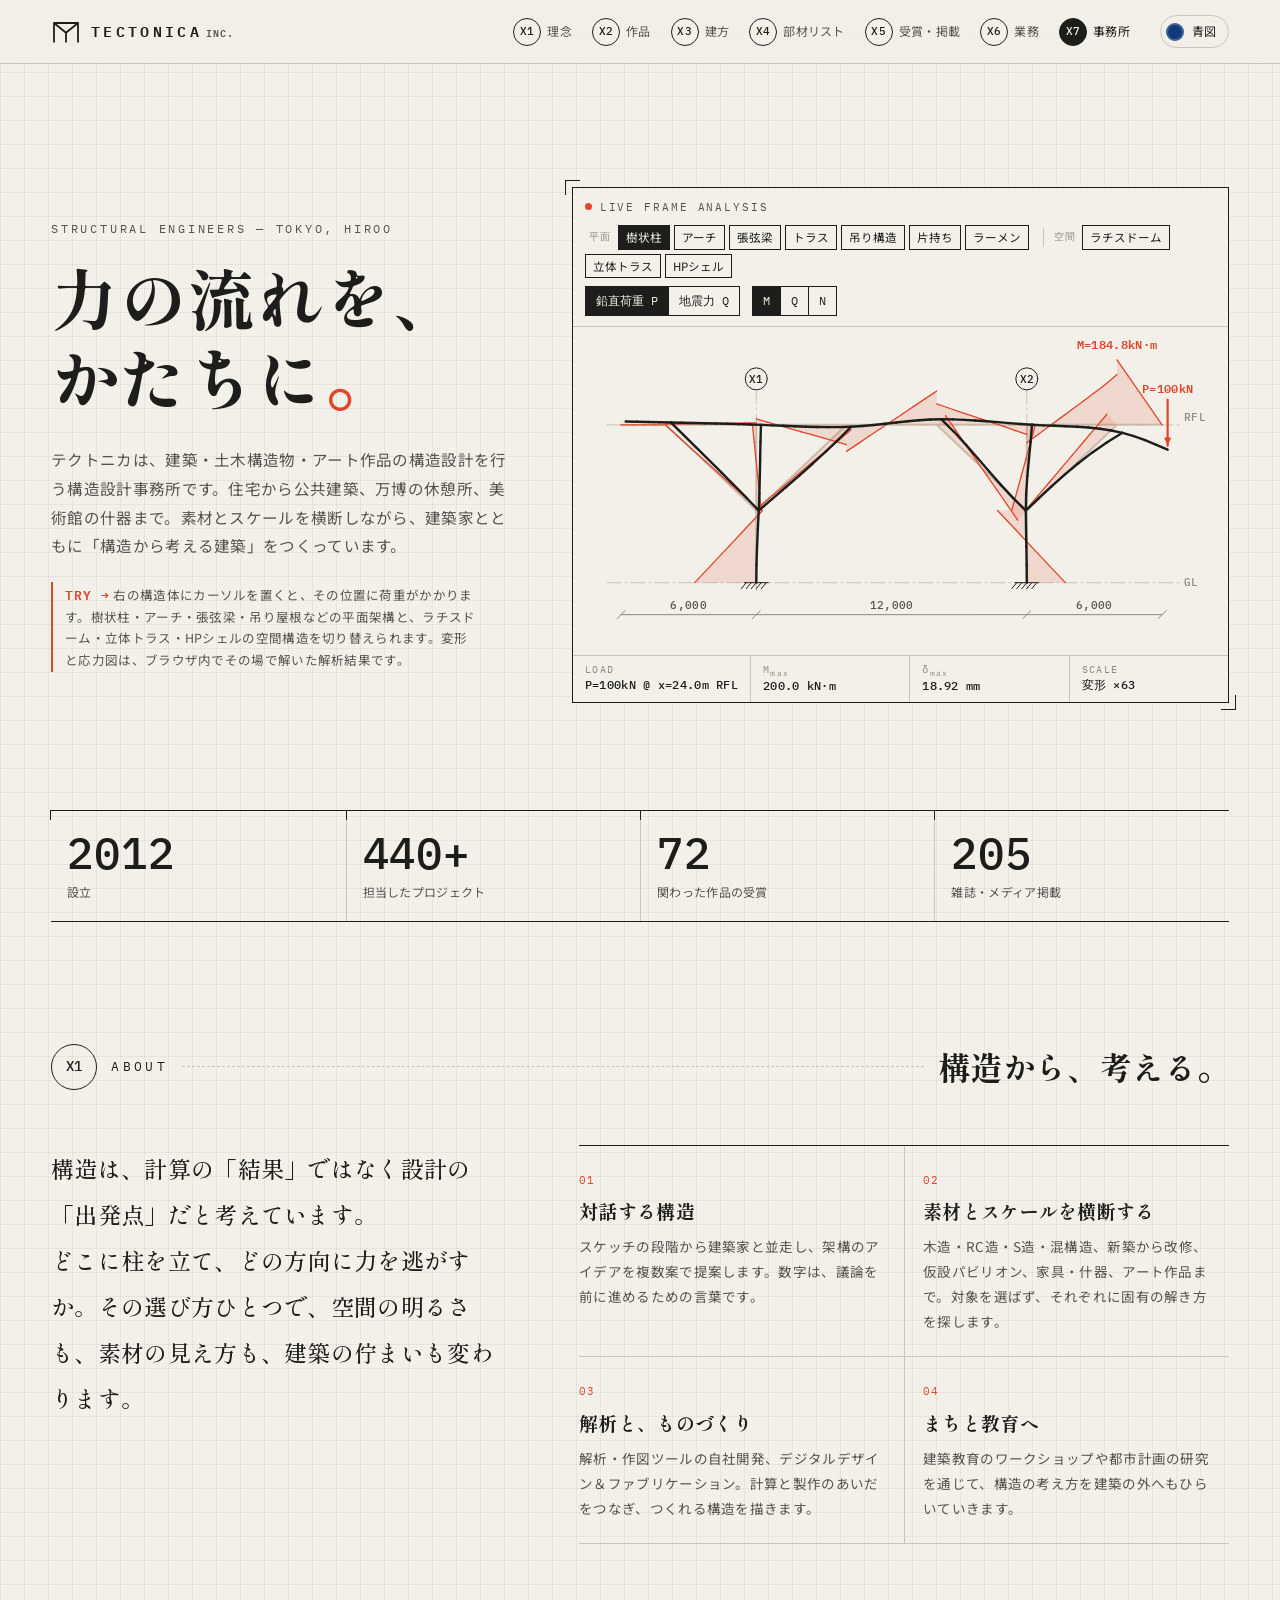
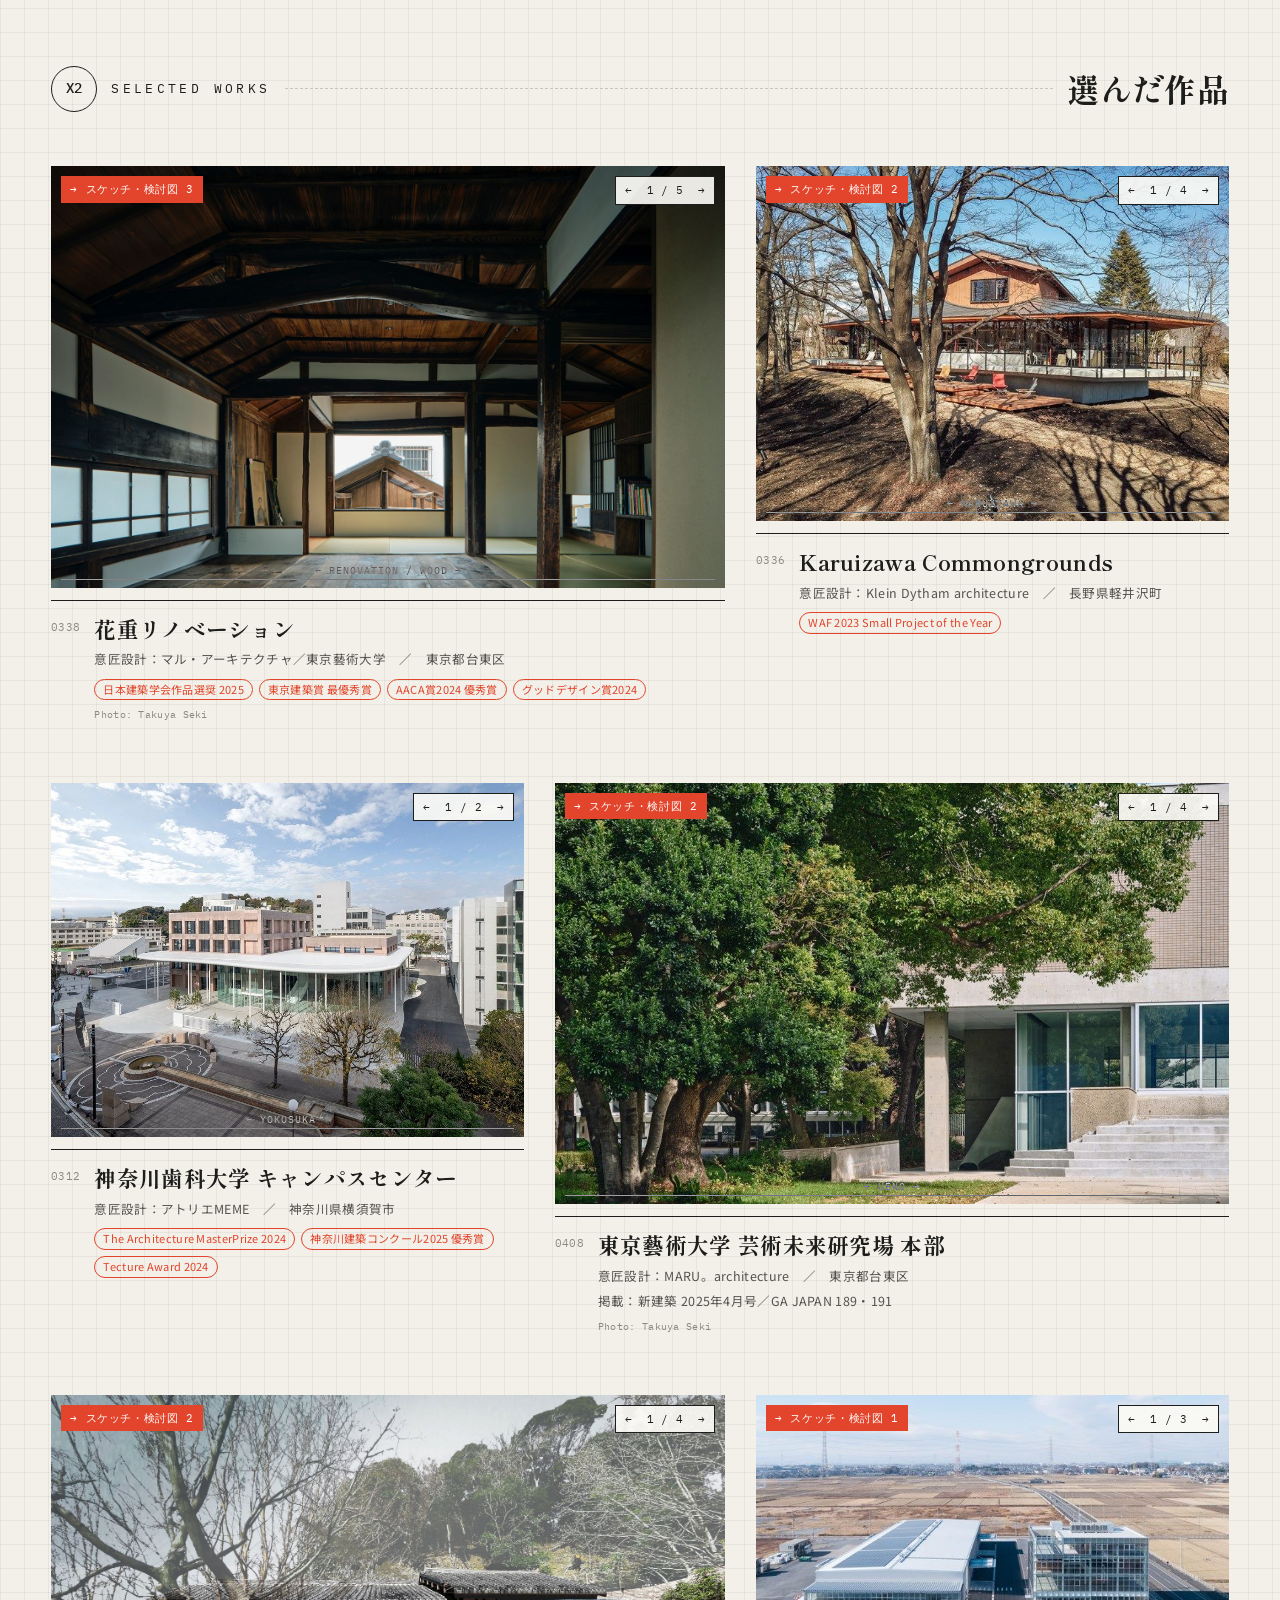
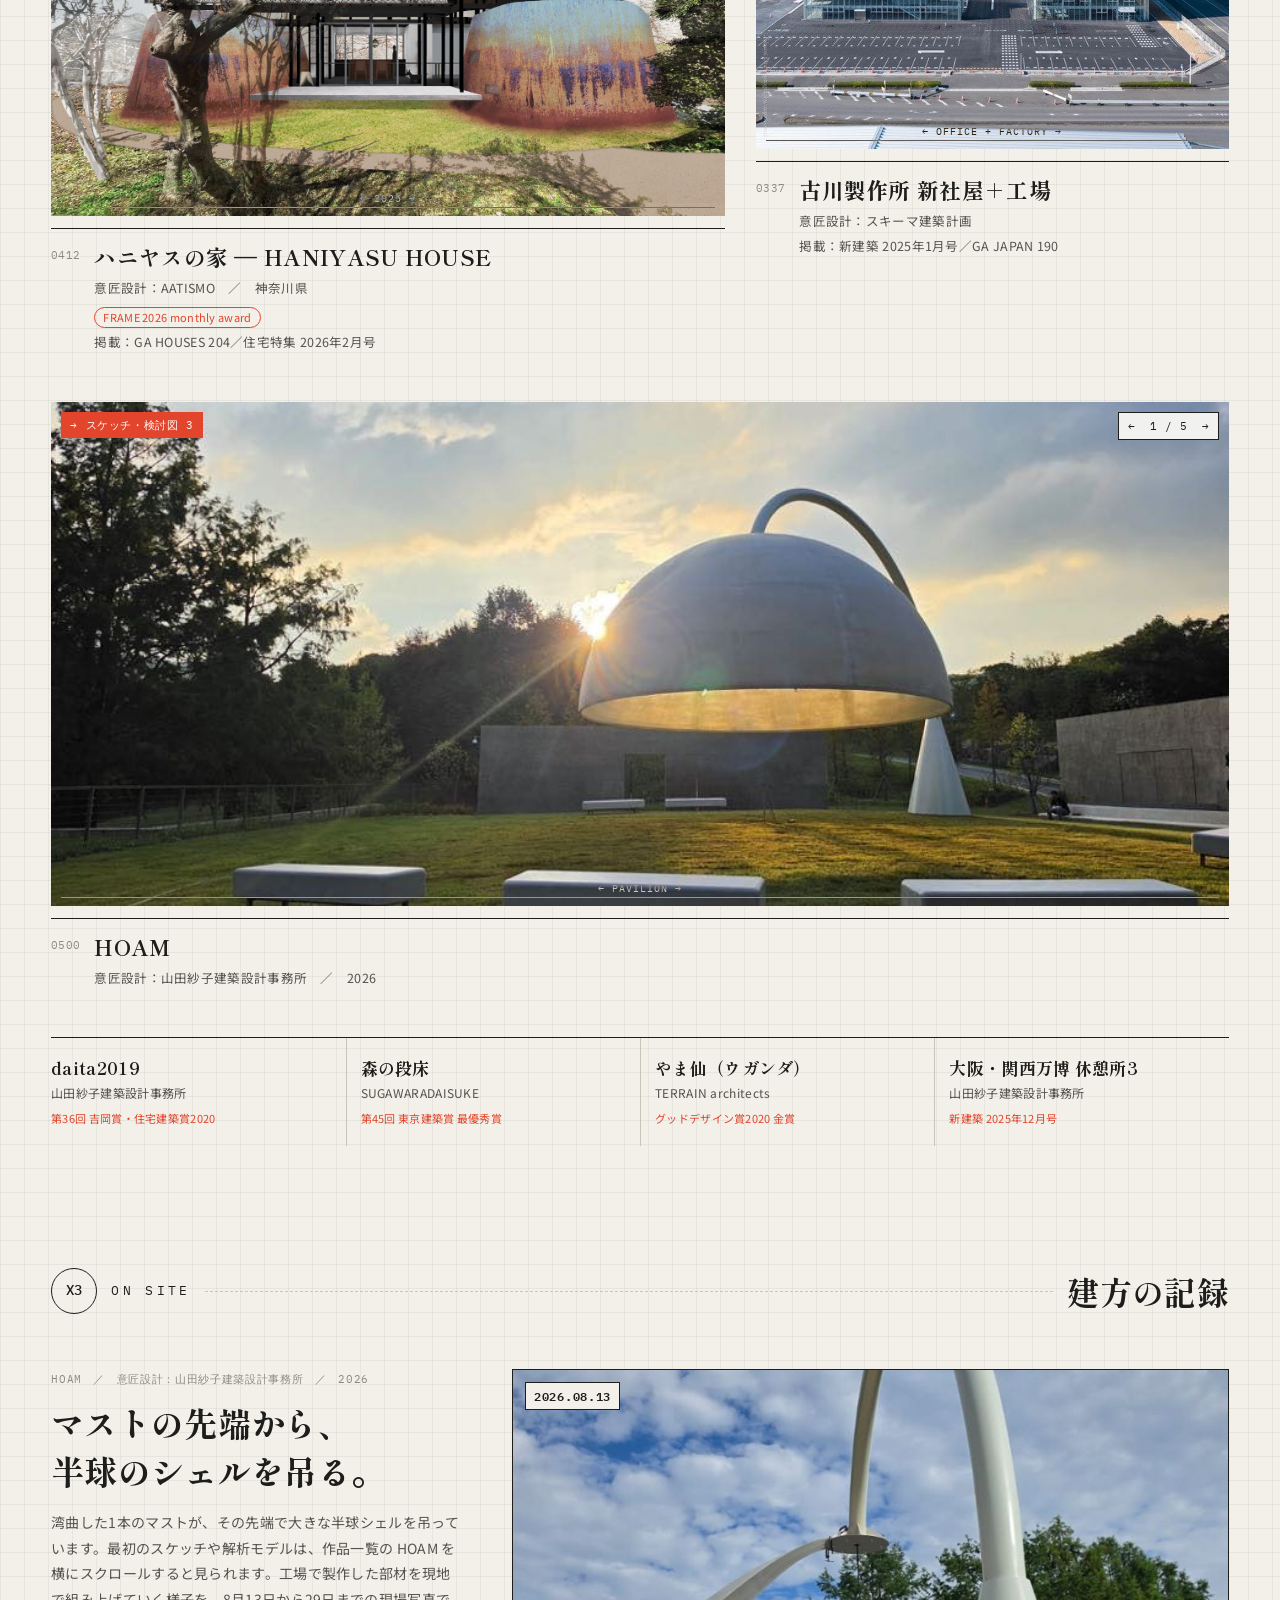
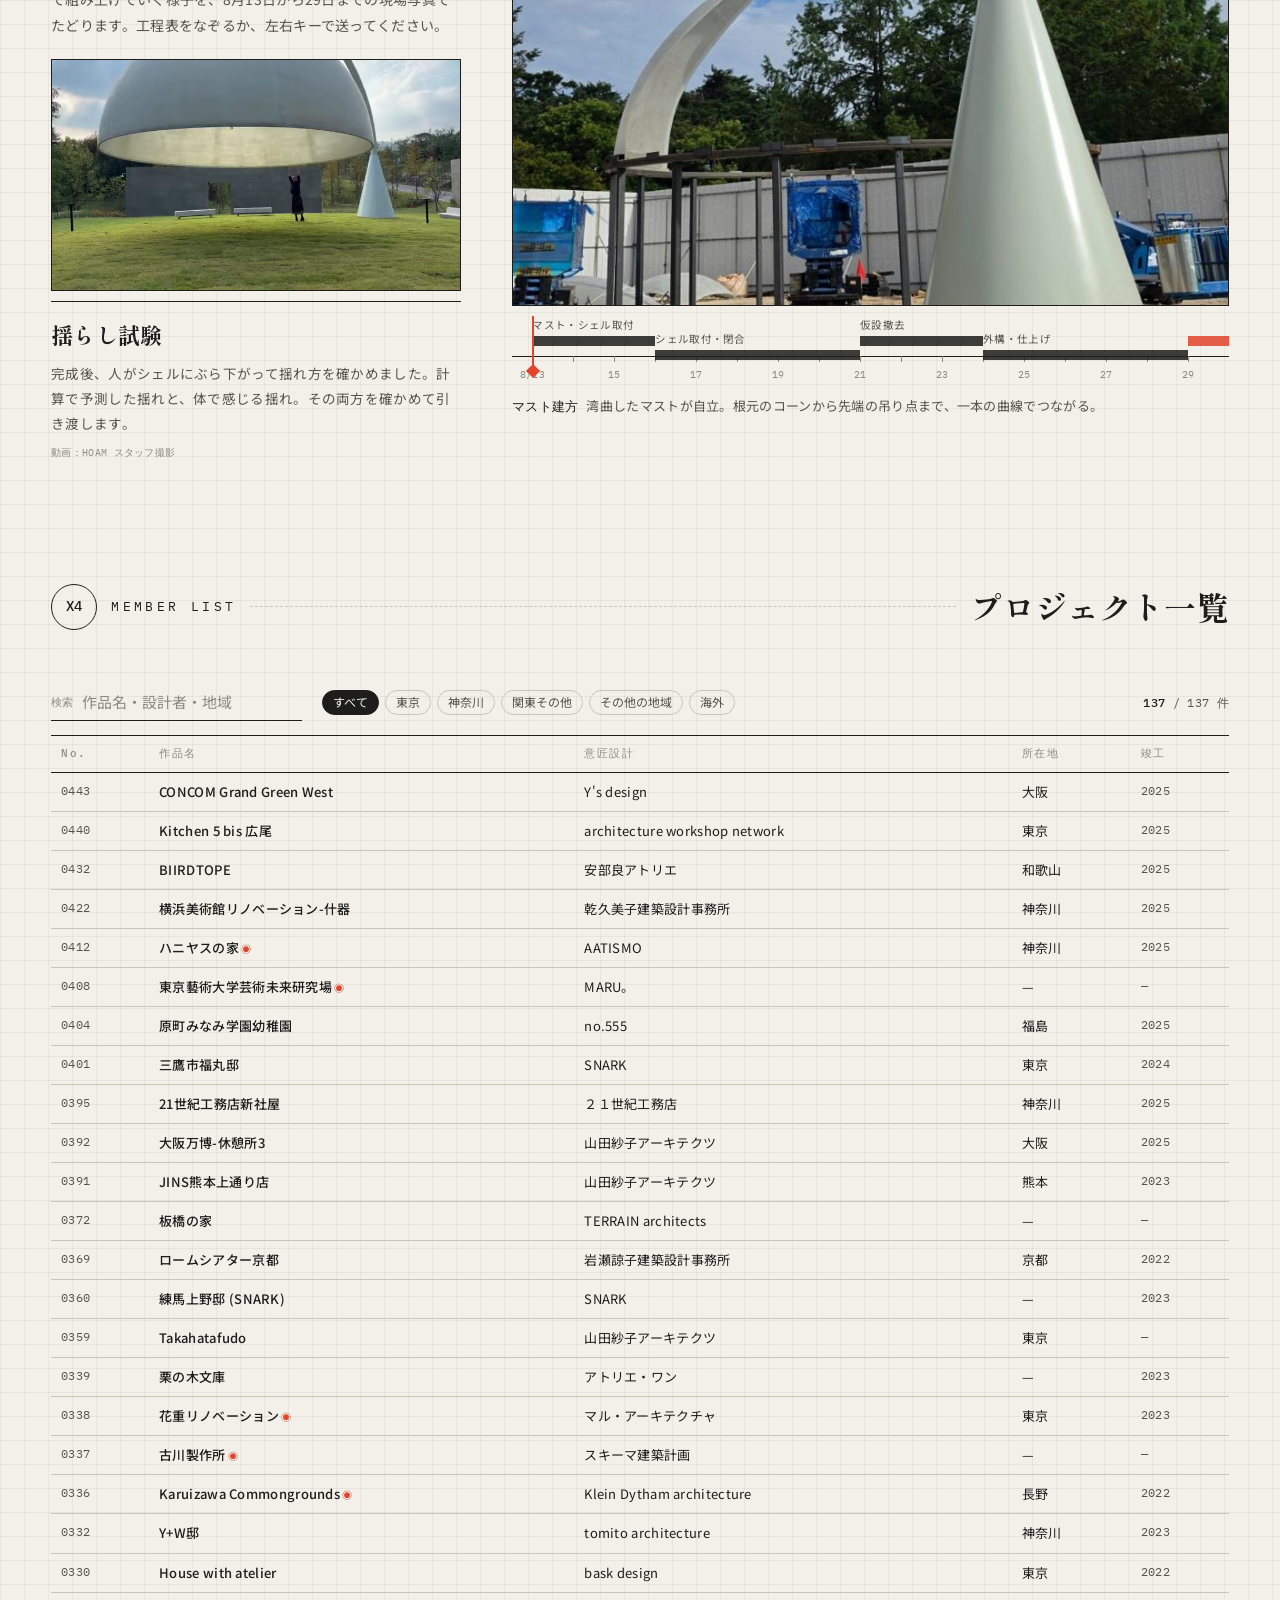
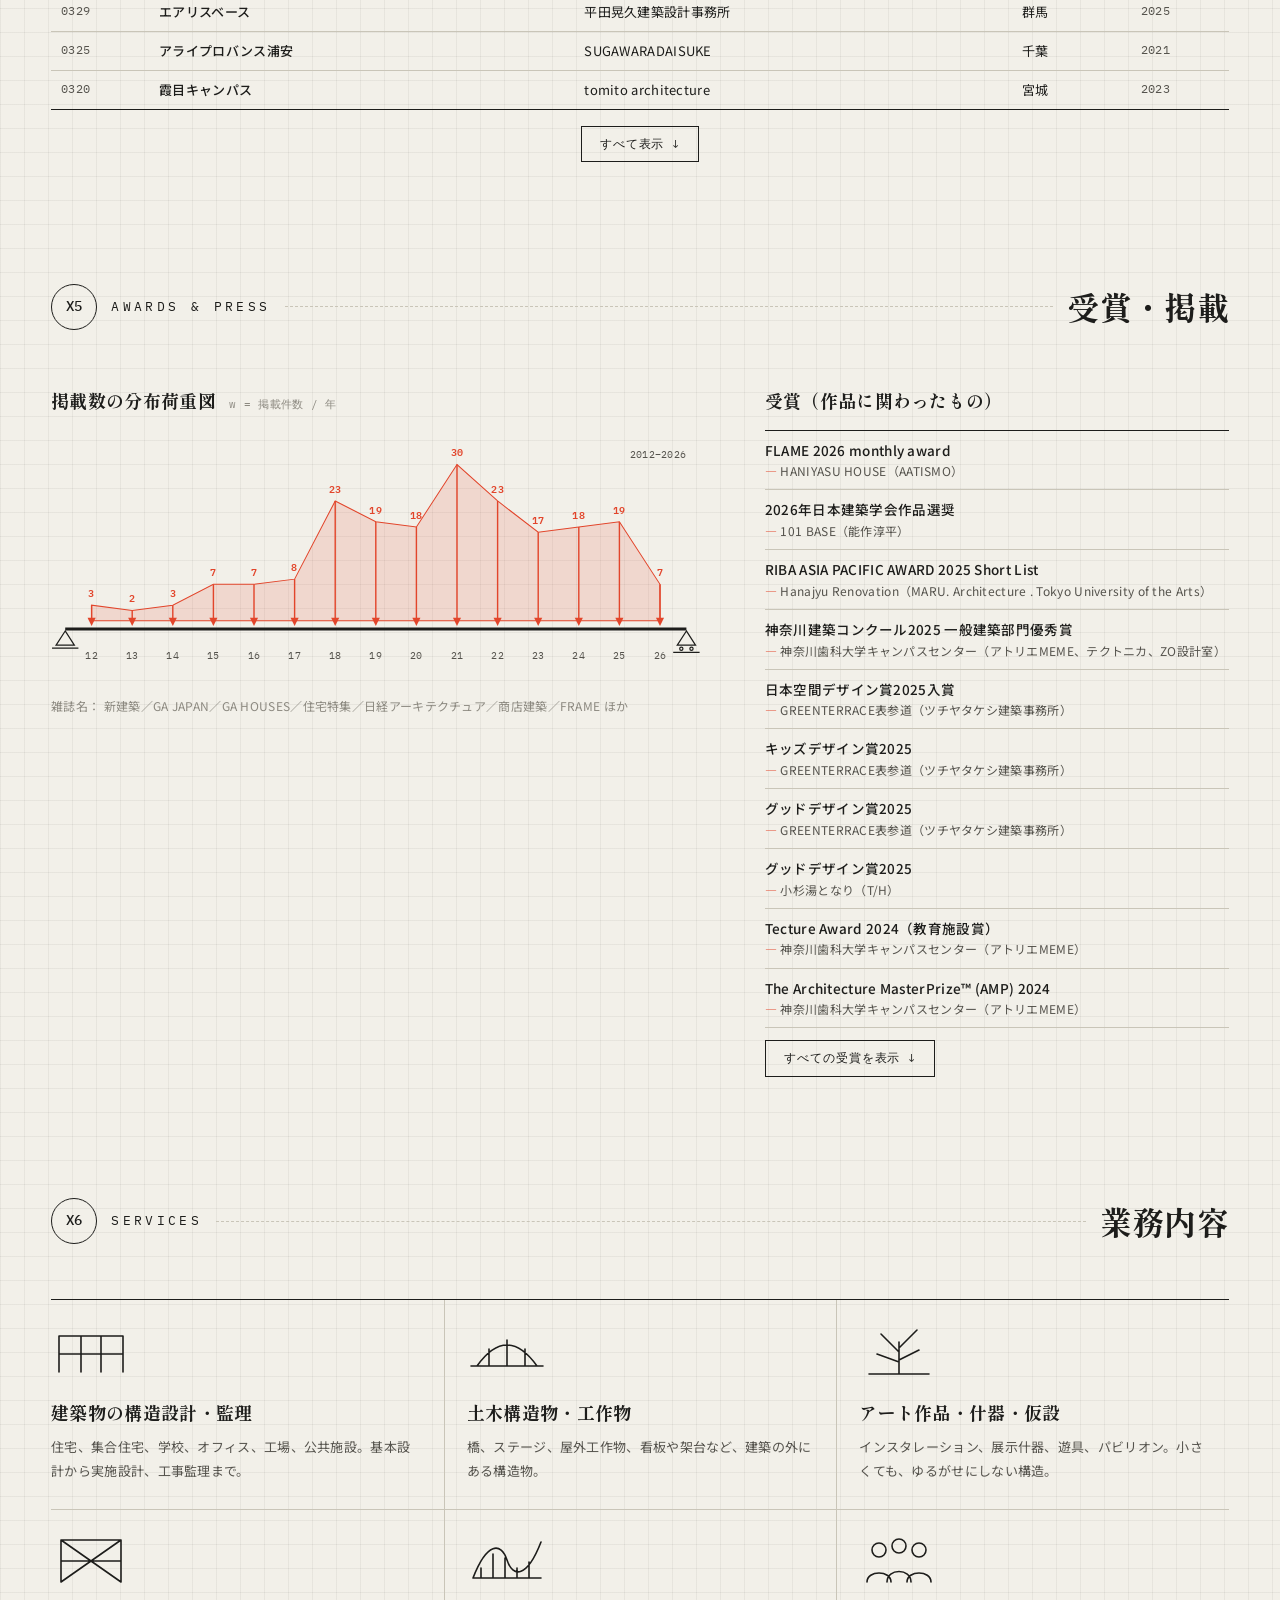
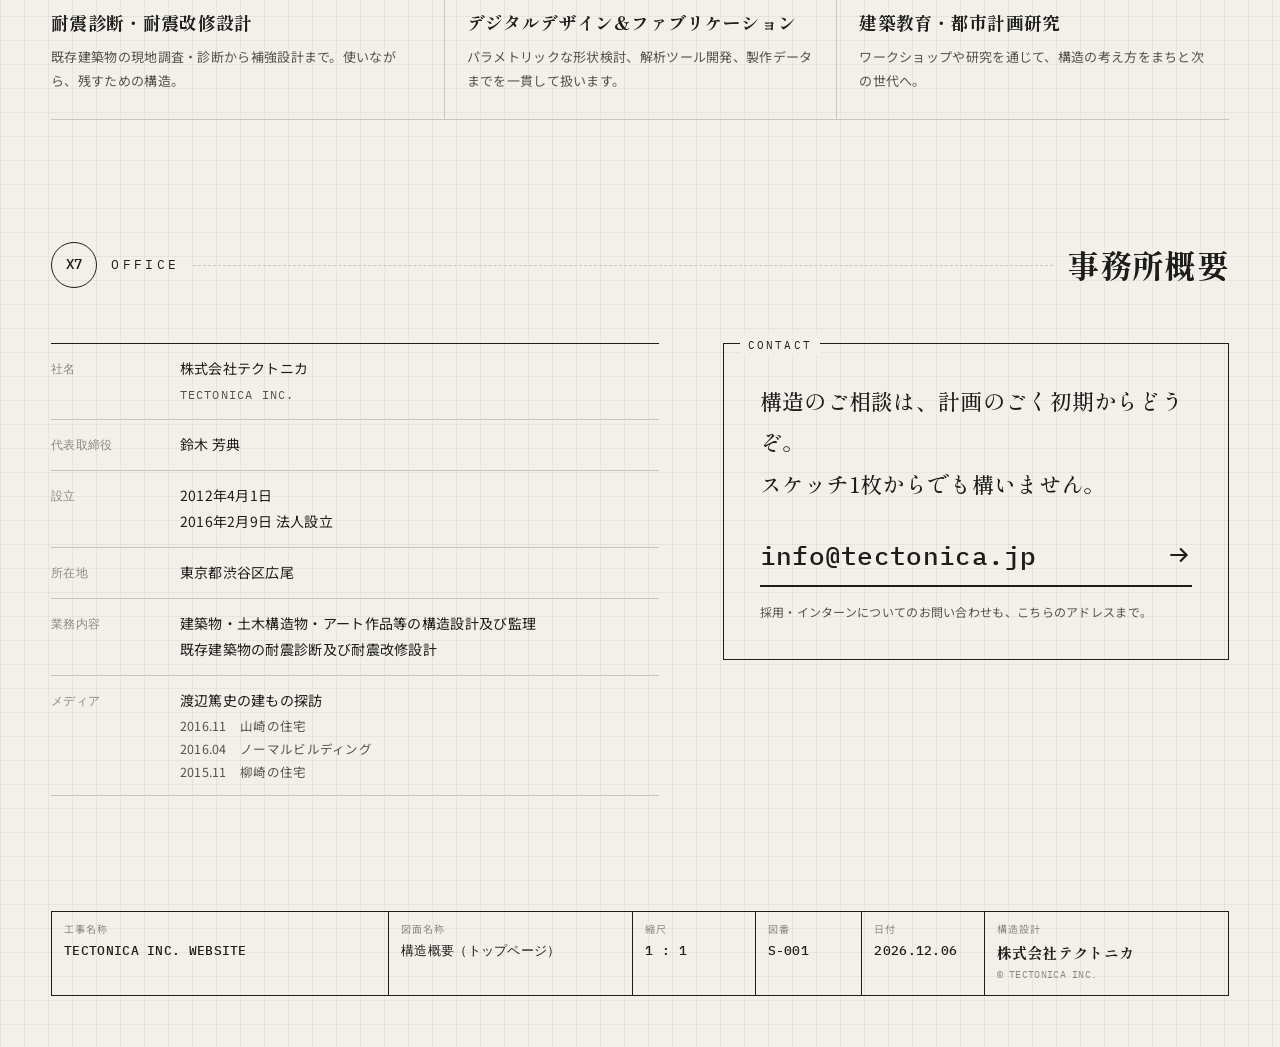
==== commit 34191cb3: "Add more structural systems, including spatial structures, to the hero The solver is now a 3D frame " ====
--- a/homepage/index.html
+++ b/homepage/index.html
@@ -40,17 +40,25 @@
       <p class="eyebrow">STRUCTURAL ENGINEERS — TOKYO, HIROO</p>
       <h1><span>力の流れを、</span><span>かたちに<b class="acc">。</b></span></h1>
       <p class="lead">テクトニカは、建築・土木構造物・アート作品の構造設計を行う構造設計事務所です。住宅から公共建築、万博の休憩所、美術館の什器まで。素材とスケールを横断しながら、建築家とともに「構造から考える建築」をつくっています。</p>
-      <p class="hint"><b>TRY →</b> 右の構造体にカーソルを置くと、その位置に荷重がかかります。樹状柱・アーチ・片持ちフィーレンデール・ラーメンを切り替えられます。変形と応力図は、ブラウザ内でその場で解いた解析結果です。</p>
+      <p class="hint"><b>TRY →</b> 右の構造体にカーソルを置くと、その位置に荷重がかかります。樹状柱・アーチ・張弦梁・吊り屋根などの平面架構と、ラチスドーム・立体トラス・HPシェルの空間構造を切り替えられます。変形と応力図は、ブラウザ内でその場で解いた解析結果です。</p>
     </div>
 
     <figure class="lab" aria-label="インタラクティブな骨組の構造解析">
       <div class="lab-head">
         <span class="tag">LIVE FRAME ANALYSIS</span>
-        <div class="seg models" role="group" aria-label="構造モデル">
+        <div class="models" role="group" aria-label="構造形式">
+          <span class="grp">平面</span>
           <button type="button" data-model="tree" class="on">樹状柱</button>
           <button type="button" data-model="arch">アーチ</button>
+          <button type="button" data-model="bstring">張弦梁</button>
+          <button type="button" data-model="truss">トラス</button>
+          <button type="button" data-model="susp">吊り構造</button>
           <button type="button" data-model="box">片持ち</button>
           <button type="button" data-model="rahmen">ラーメン</button>
+          <span class="grp">空間</span>
+          <button type="button" data-model="dome">ラチスドーム</button>
+          <button type="button" data-model="space">立体トラス</button>
+          <button type="button" data-model="hp">HPシェル</button>
         </div>
         <div class="seg" role="group" aria-label="荷重">
           <button type="button" data-load="v" class="on">鉛直荷重 P</button>
--- a/homepage/style.css
+++ b/homepage/style.css
@@ -152,7 +152,13 @@
   padding: 10px 12px; border-bottom: 1px solid var(--line);
 }
 .tag { font-family: var(--mono); font-size: 10.5px; letter-spacing: .18em; color: var(--ink-2); width: 100%; }
-.models { margin-right: auto; }
+.models { display: flex; flex-wrap: wrap; gap: 4px; align-items: center; width: 100%; }
+.models .grp { font-family: var(--mono); font-size: 10px; letter-spacing: .14em; color: var(--ink-3); margin: 0 2px 0 4px; }
+.models .grp + button { margin-left: 0; }
+.models .grp:not(:first-child) { margin-left: 10px; padding-left: 10px; border-left: 1px solid var(--line); }
+.models button { border: 1px solid var(--ink); background: none; cursor: pointer; padding: 2px 7px; font-size: 11.5px; line-height: 1.6; }
+.models button.on { background: var(--ink); color: var(--paper); }
+.lab-head .seg:first-of-type { margin-left: auto; }
 .tag::before { content: ""; display: inline-block; width: 7px; height: 7px; border-radius: 50%; background: var(--acc); margin-right: 8px; animation: blink 1.6s infinite; vertical-align: 1px; }
 @keyframes blink { 50% { opacity: .2; } }
 .seg { display: inline-flex; border: 1px solid var(--ink); }
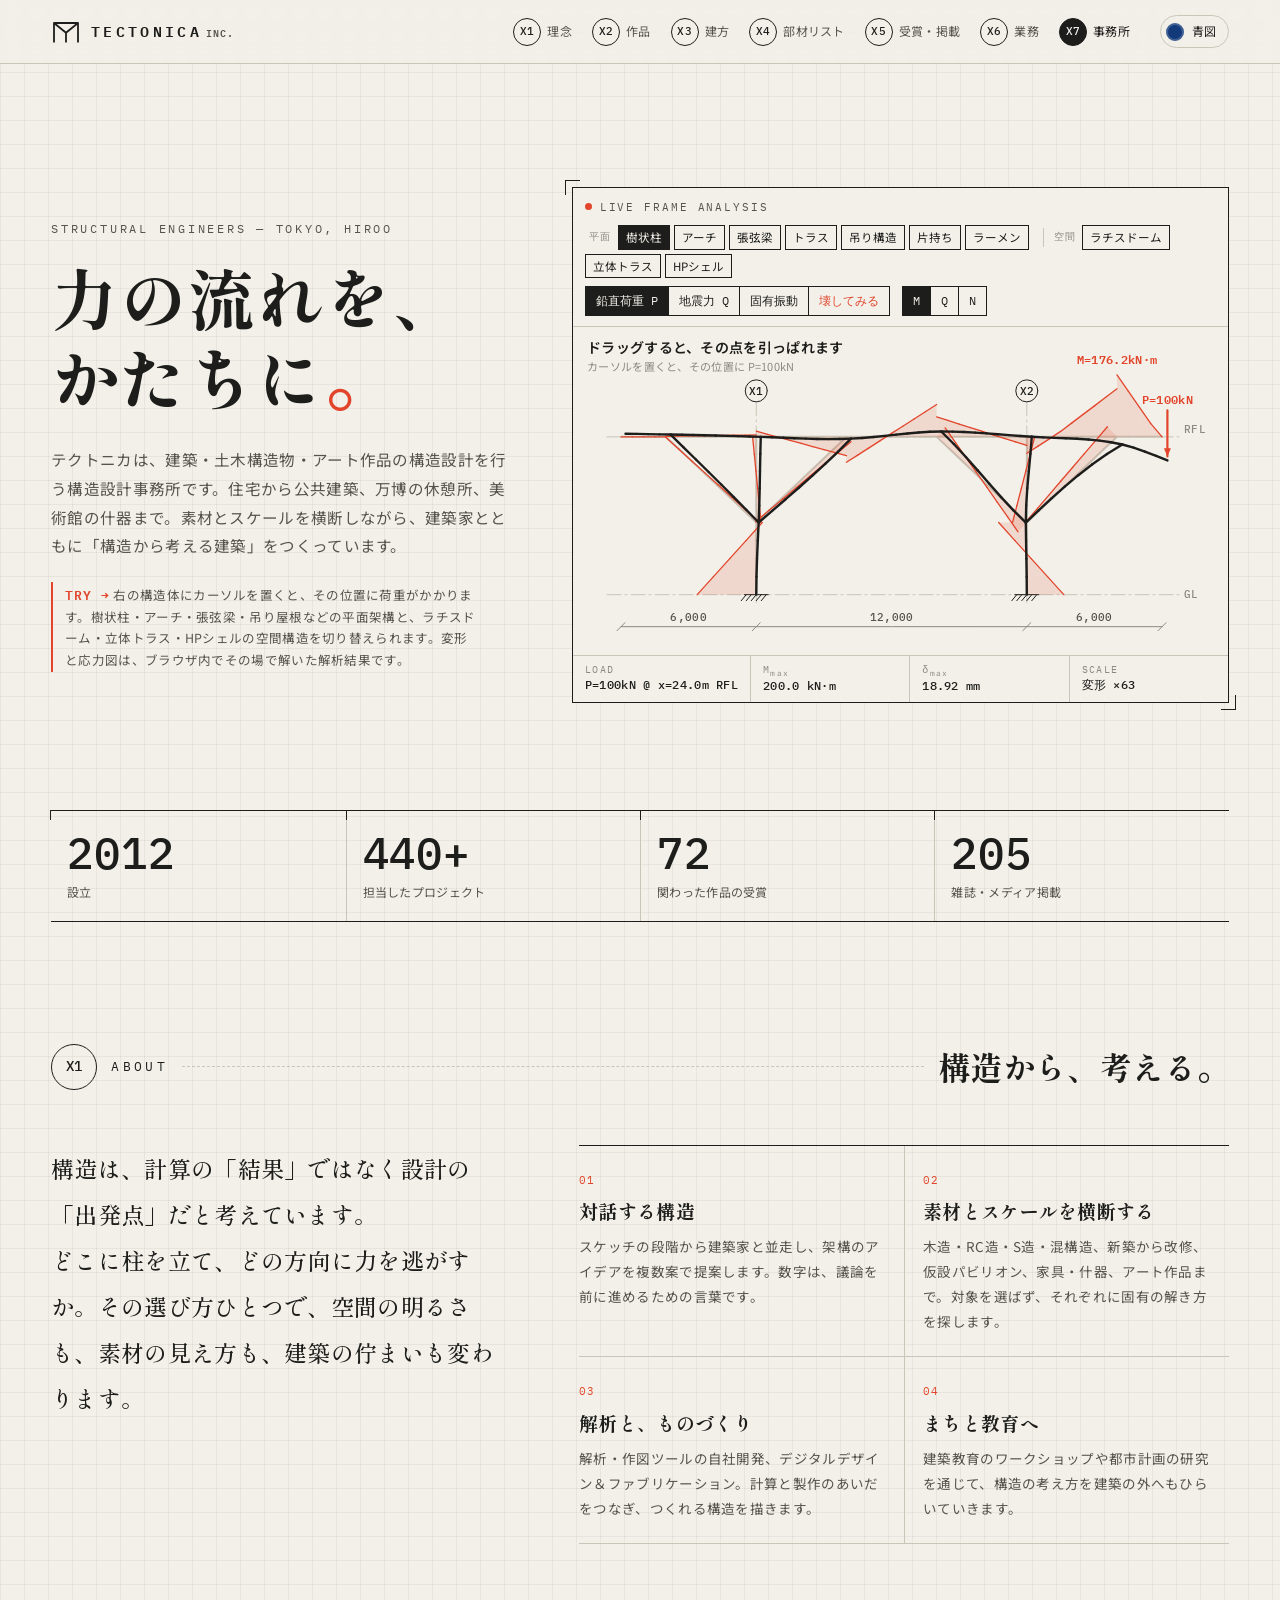
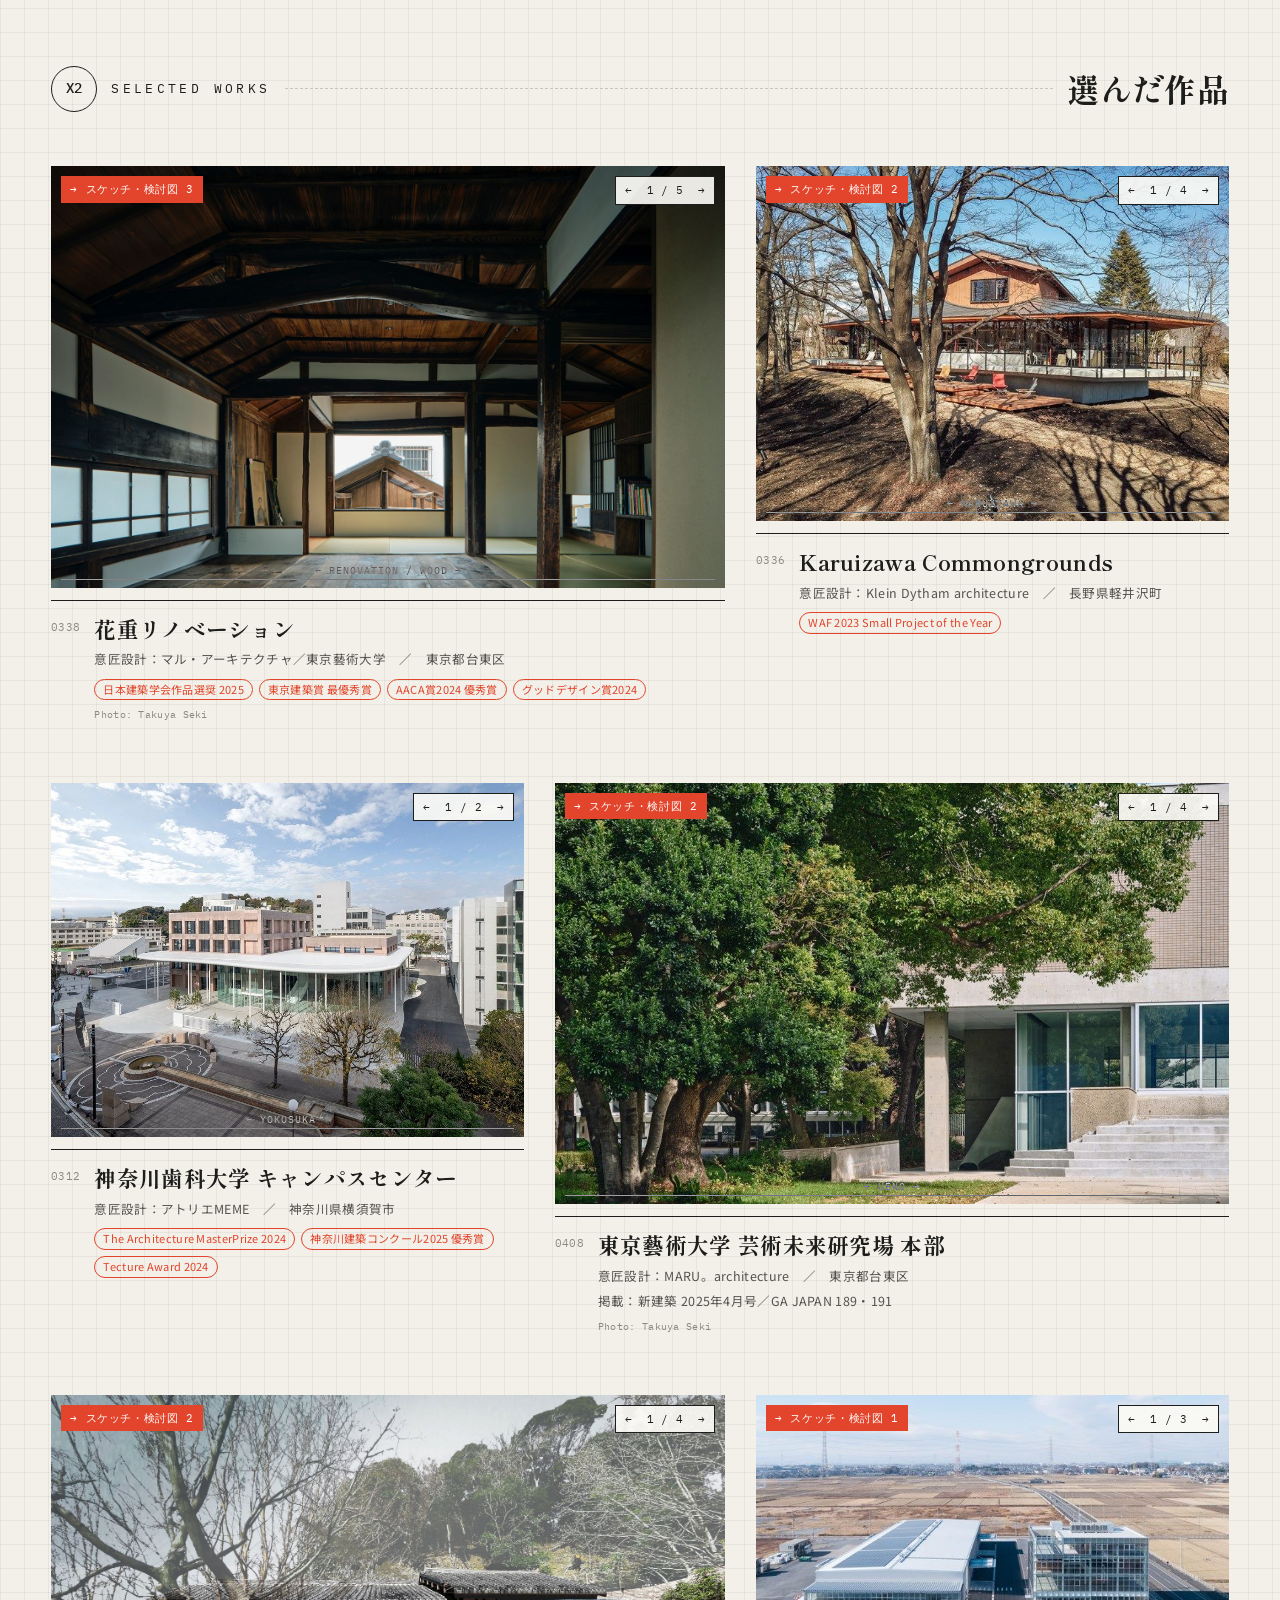
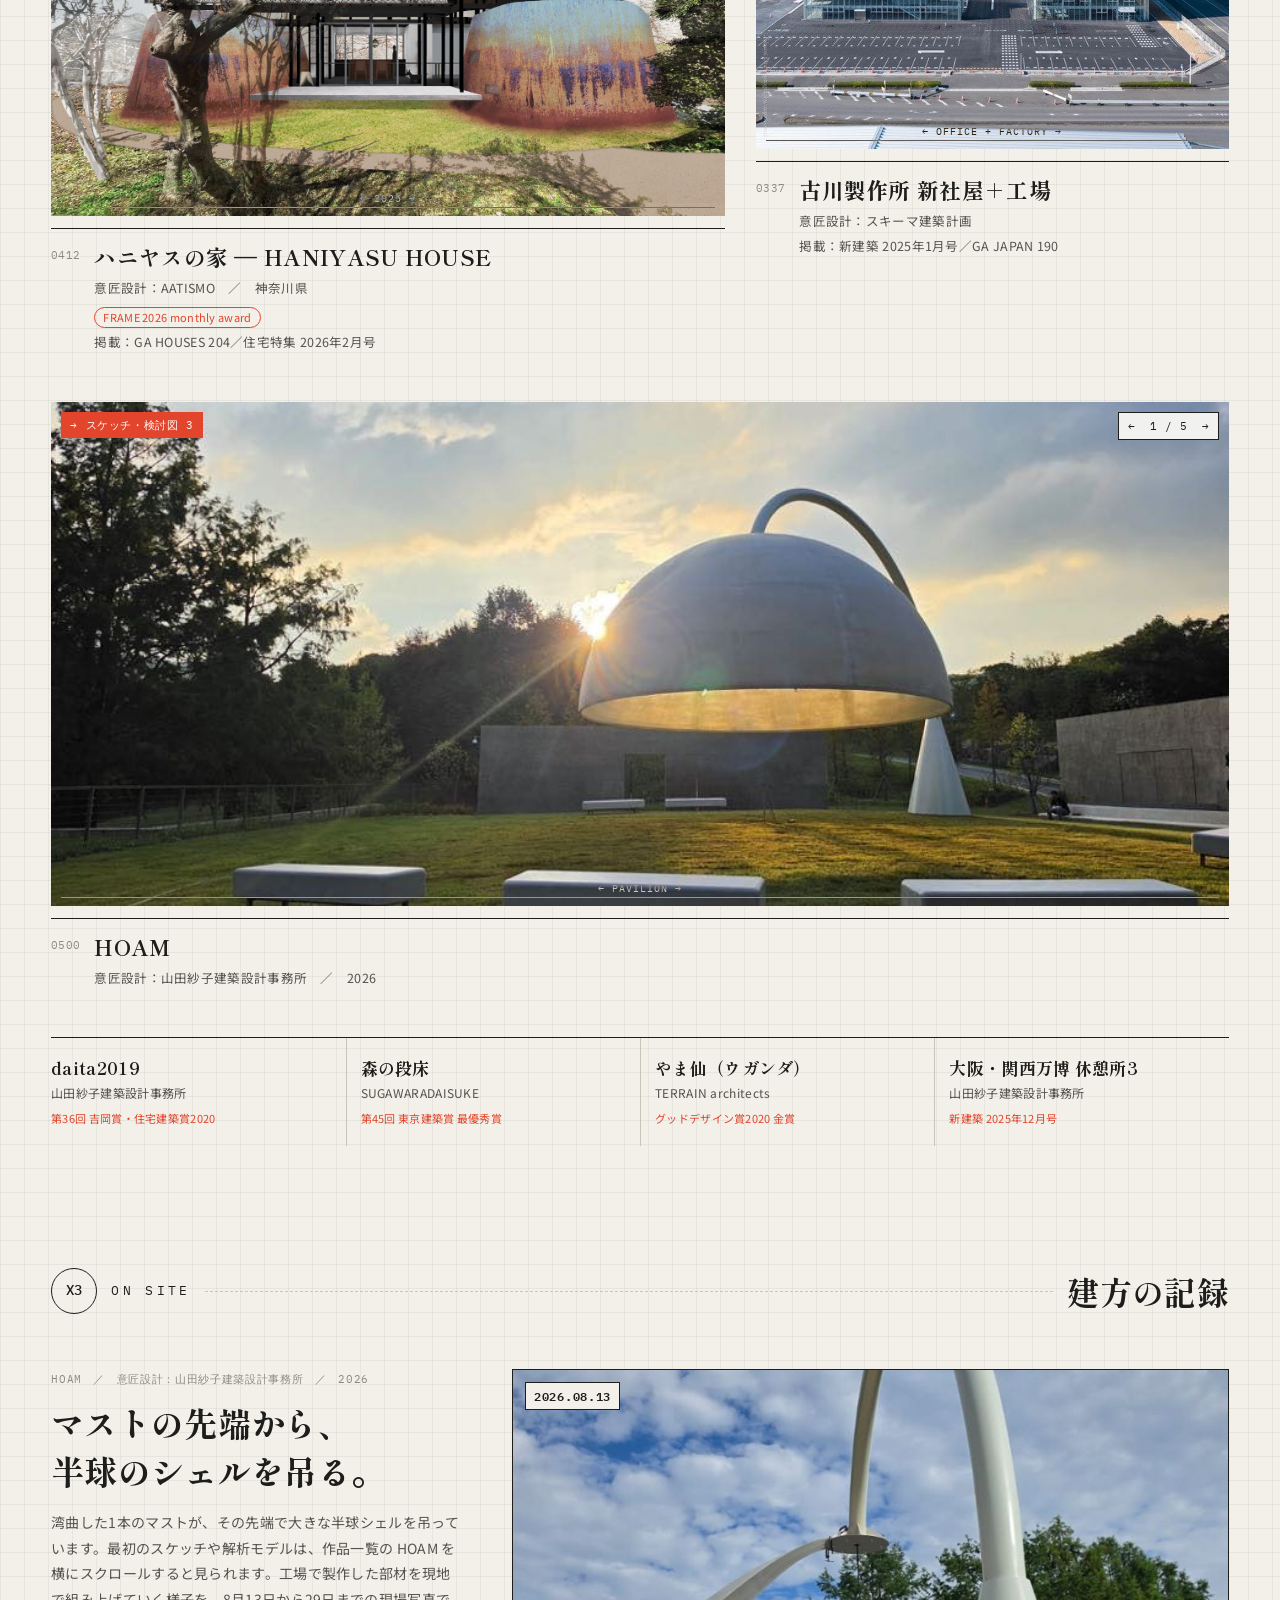
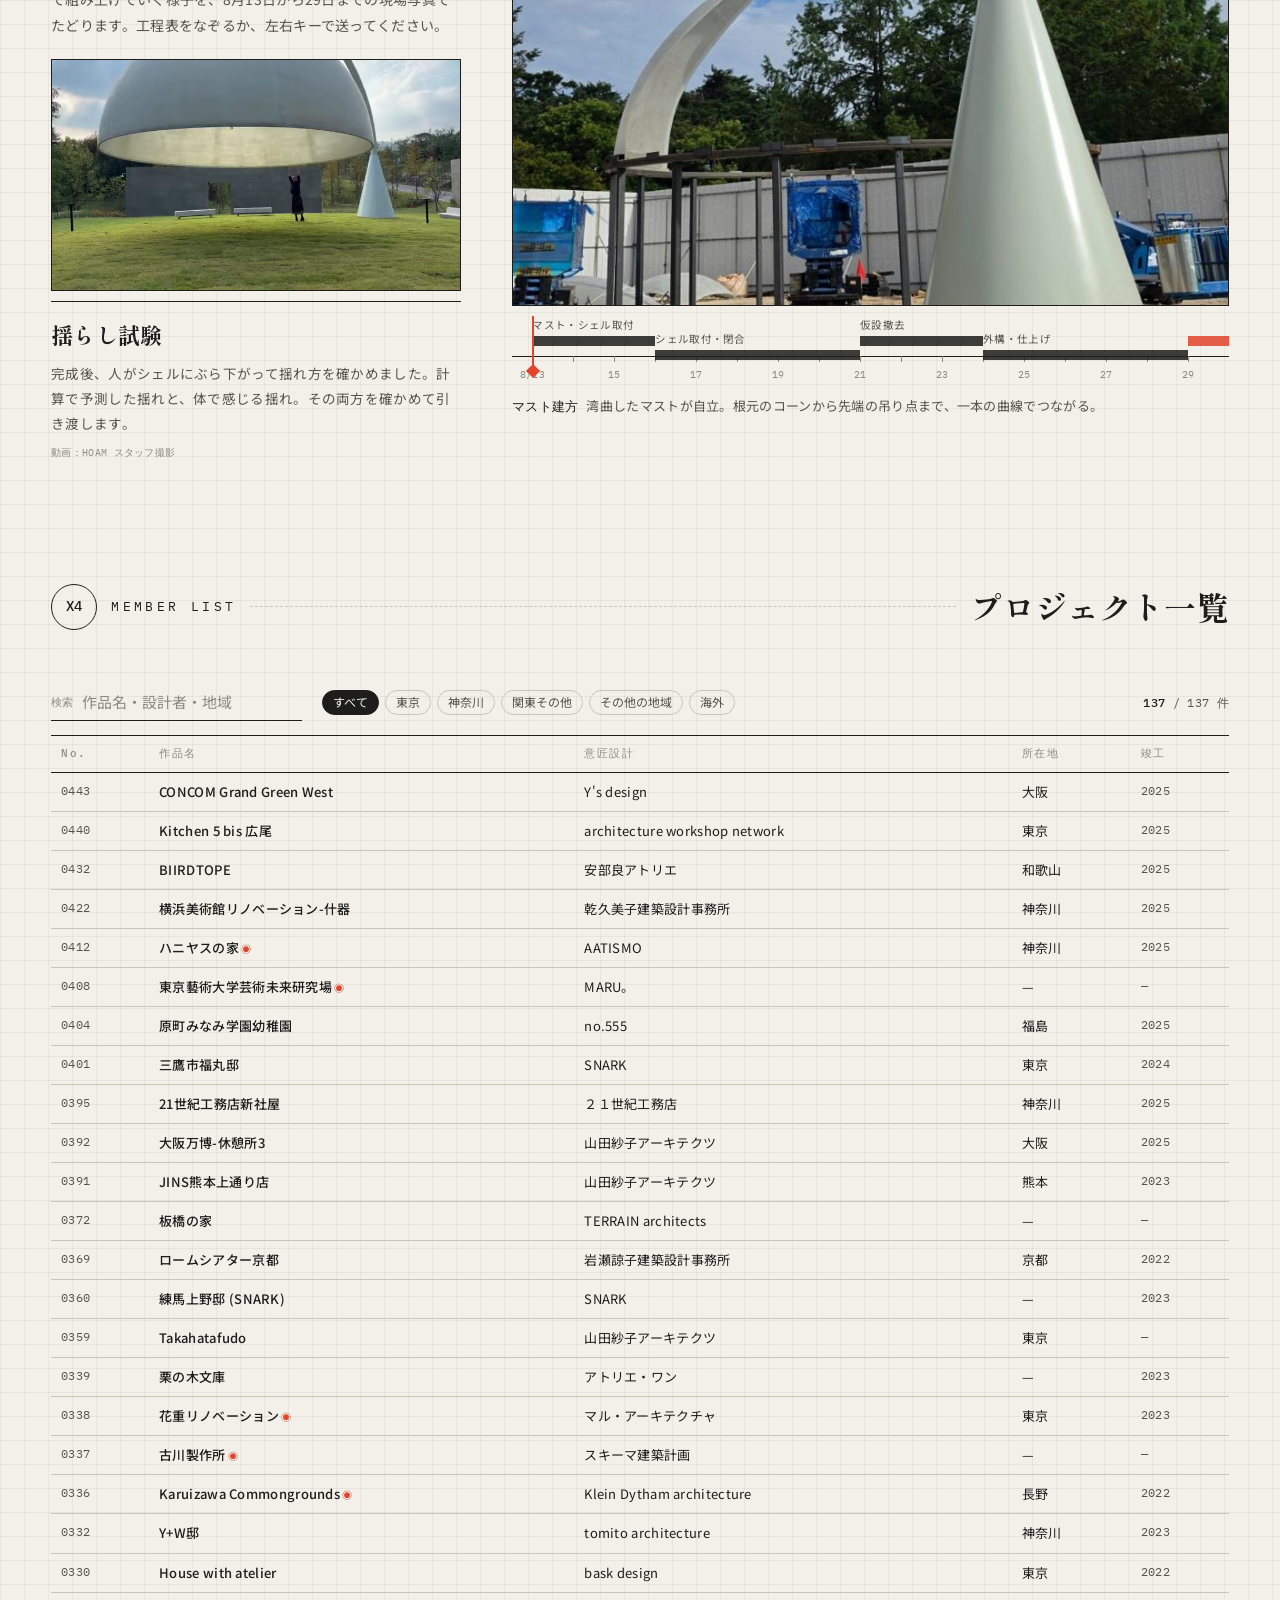
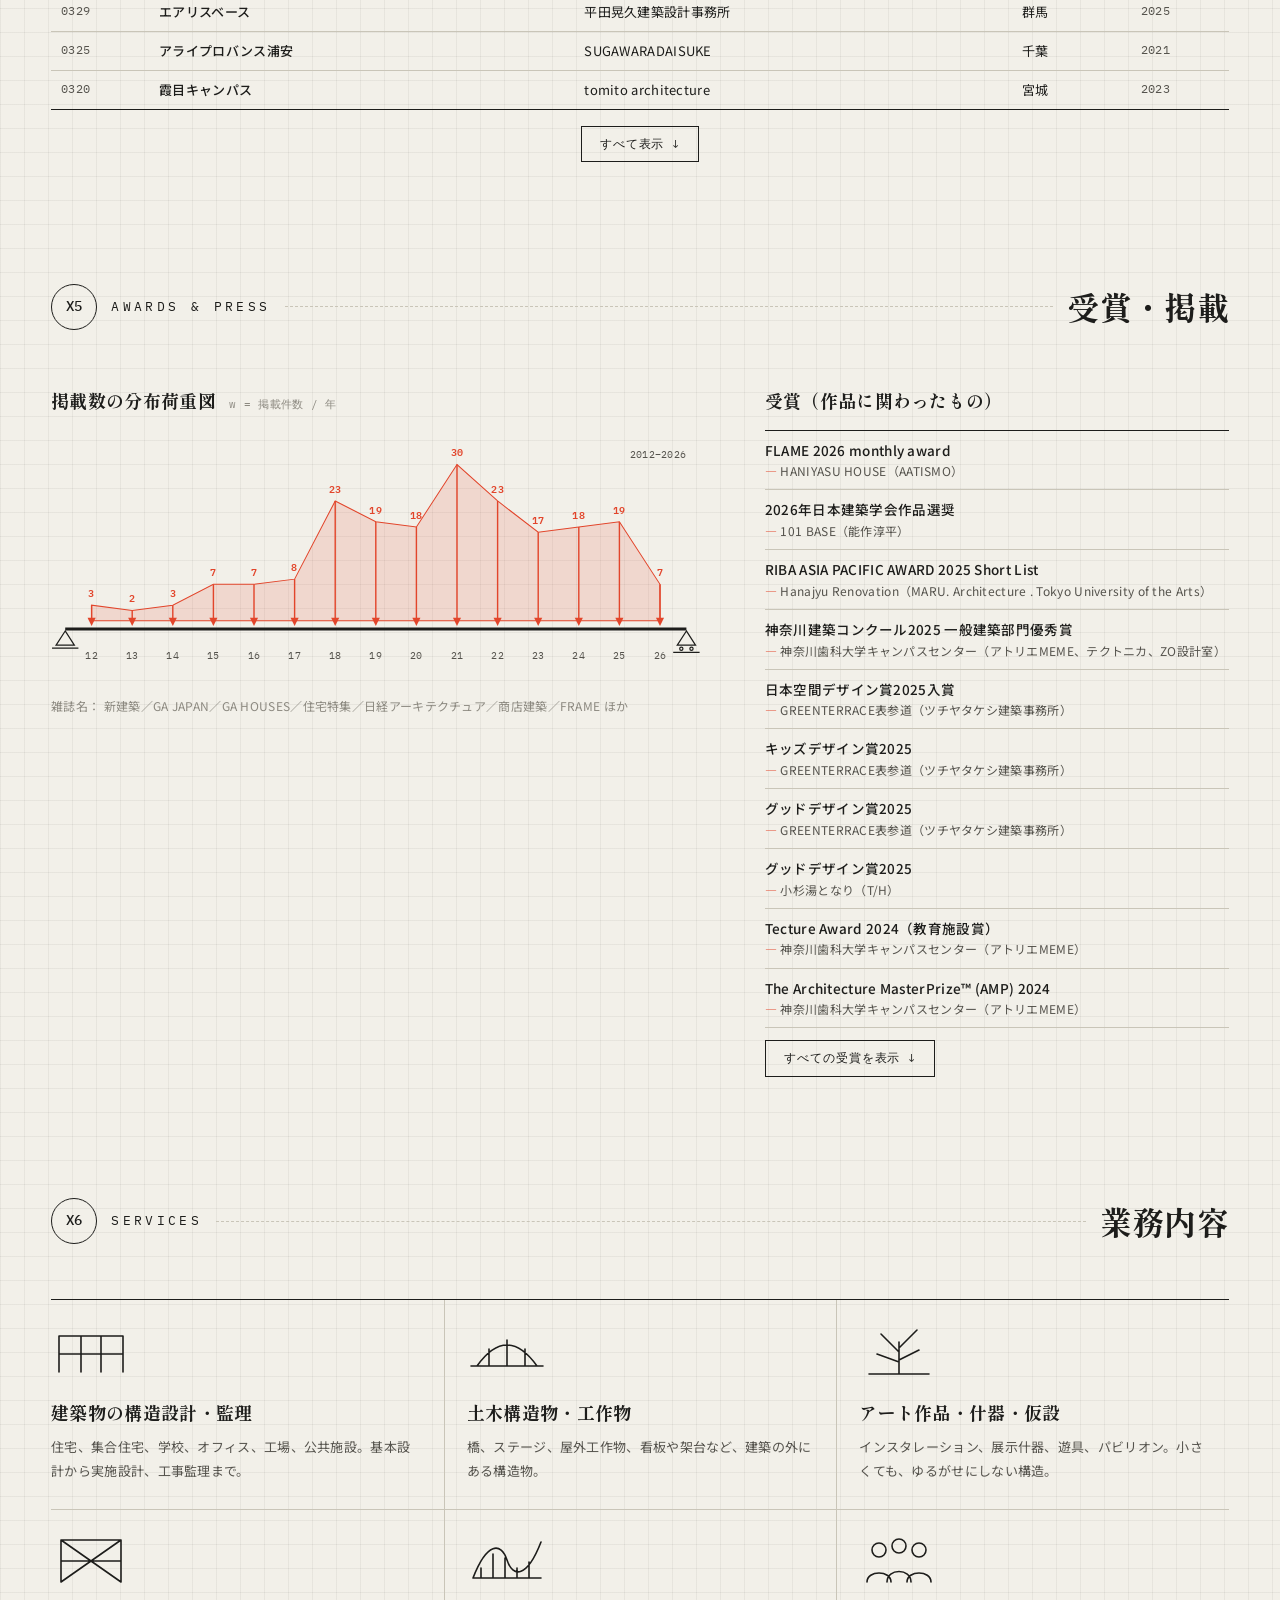
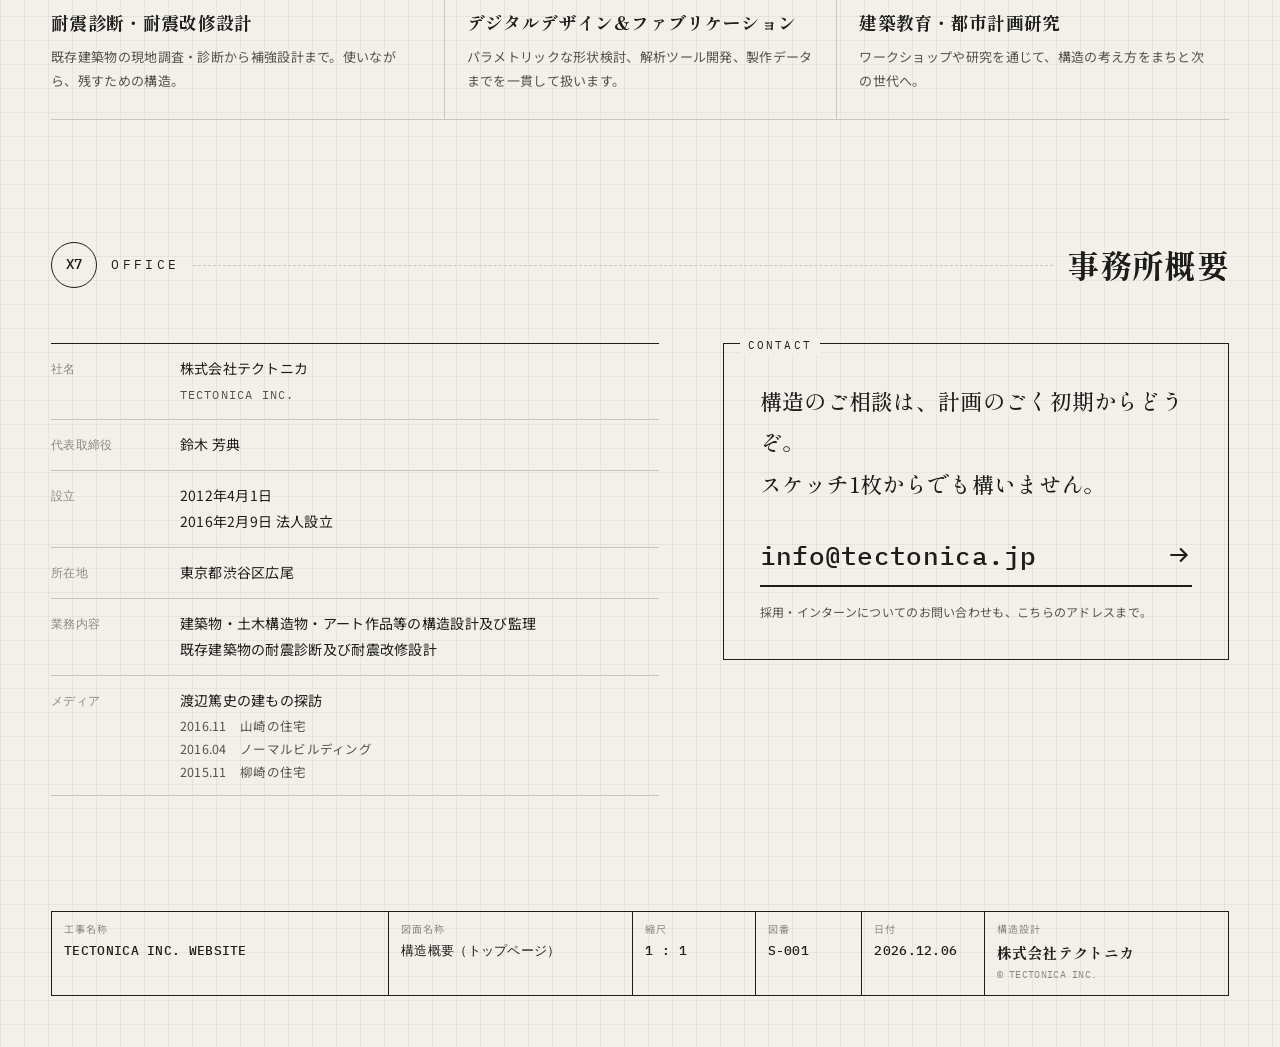
==== commit 5e6ee353: "ヒーロー解析に「引っぱる」「固有振動」「壊してみる」を追加 - 節点をドラッグすると、その点を引っぱるのに必要な力を表示 - 部分空間法による固有値解析で 1〜4 次モードと固有周期を表示 - 荷重を" ====
--- a/homepage/index.html
+++ b/homepage/index.html
@@ -60,9 +60,11 @@
           <button type="button" data-model="space">立体トラス</button>
           <button type="button" data-model="hp">HPシェル</button>
         </div>
-        <div class="seg" role="group" aria-label="荷重">
+        <div class="seg" role="group" aria-label="荷重・解析">
           <button type="button" data-load="v" class="on">鉛直荷重 P</button>
           <button type="button" data-load="h">地震力 Q</button>
+          <button type="button" data-load="m">固有振動</button>
+          <button type="button" data-load="b" class="hot">壊してみる</button>
         </div>
         <div class="seg" role="group" aria-label="応力図">
           <button type="button" data-dia="M" class="on">M</button>
--- a/homepage/style.css
+++ b/homepage/style.css
@@ -168,6 +168,8 @@
 }
 .seg button + button { border-left: 1px solid var(--ink); }
 .seg button.on { background: var(--ink); color: var(--paper); }
+.seg button.hot:not(.on) { color: var(--acc); }
+.seg button.hot.on { background: var(--acc); }
 #frame { width: 100%; aspect-ratio: 2 / 1; display: block; touch-action: pan-y; cursor: crosshair; }
 .readout {
   display: grid; grid-template-columns: repeat(4, 1fr);
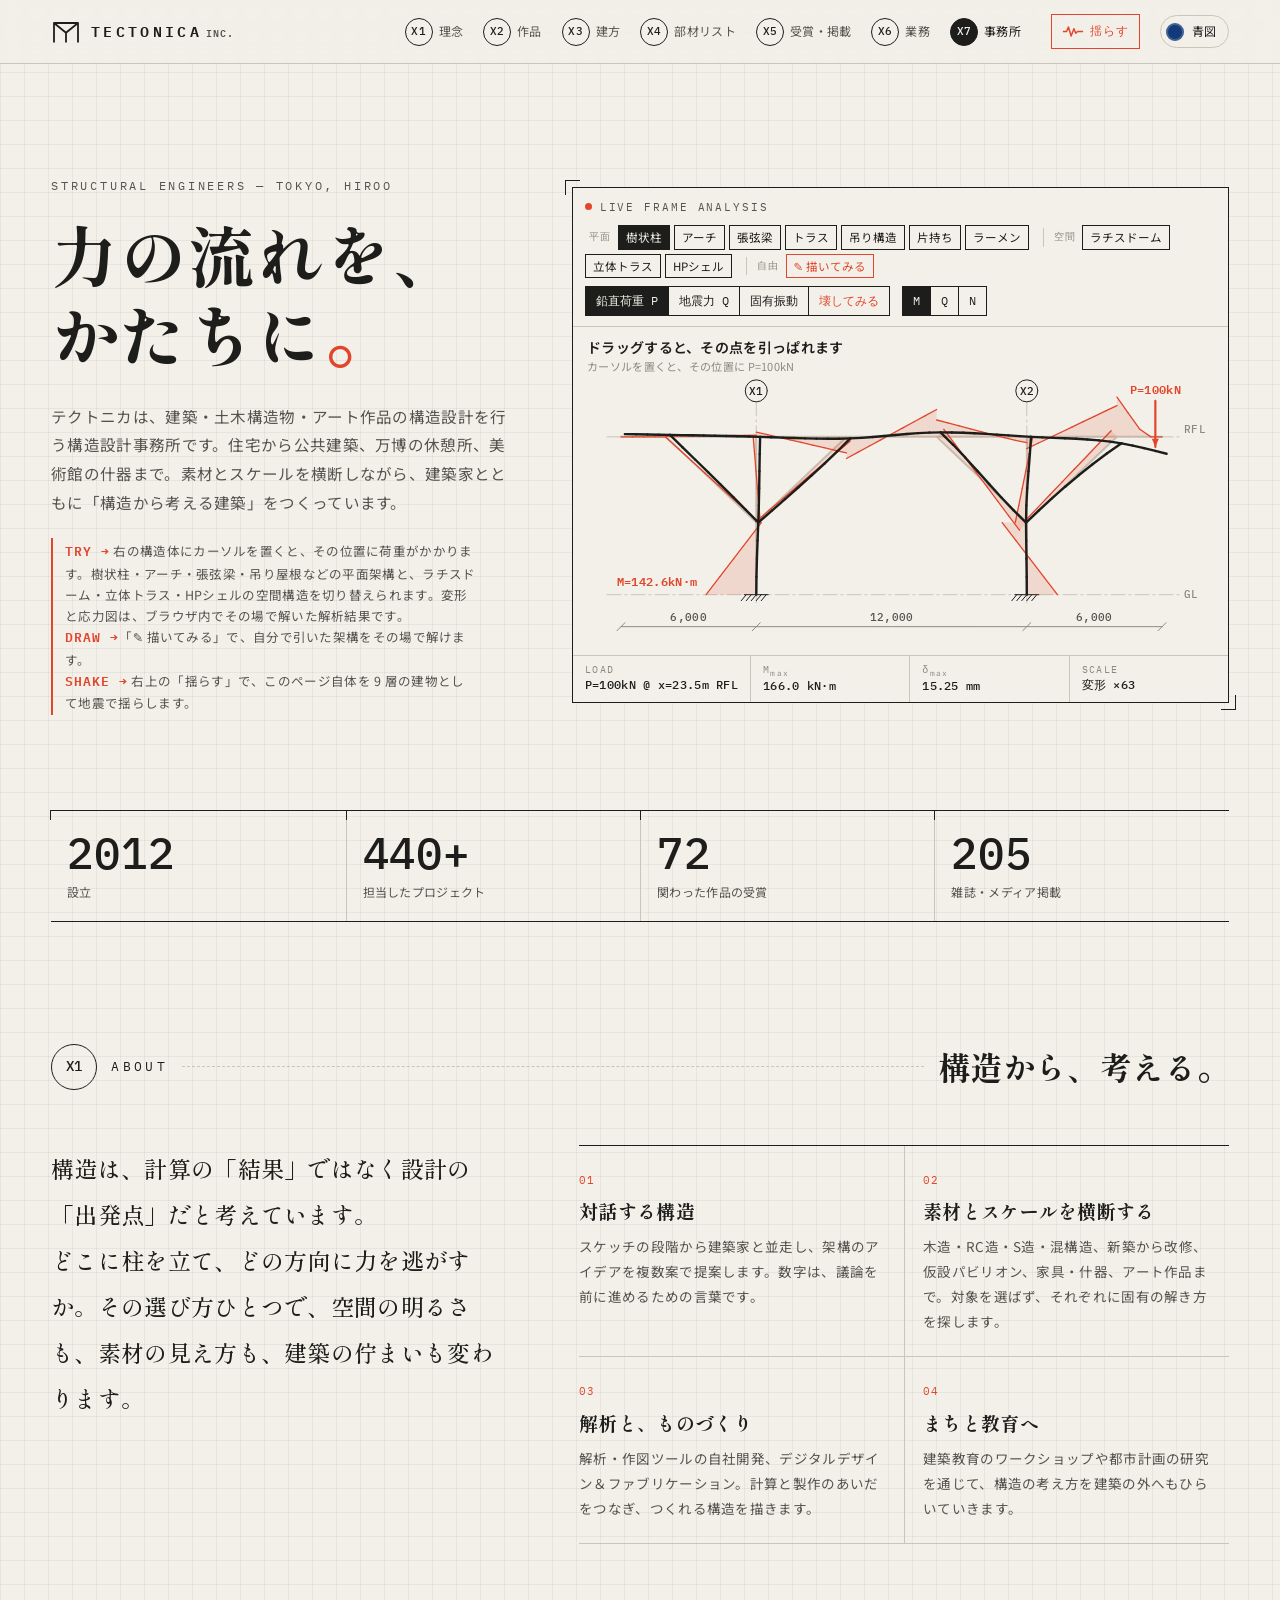
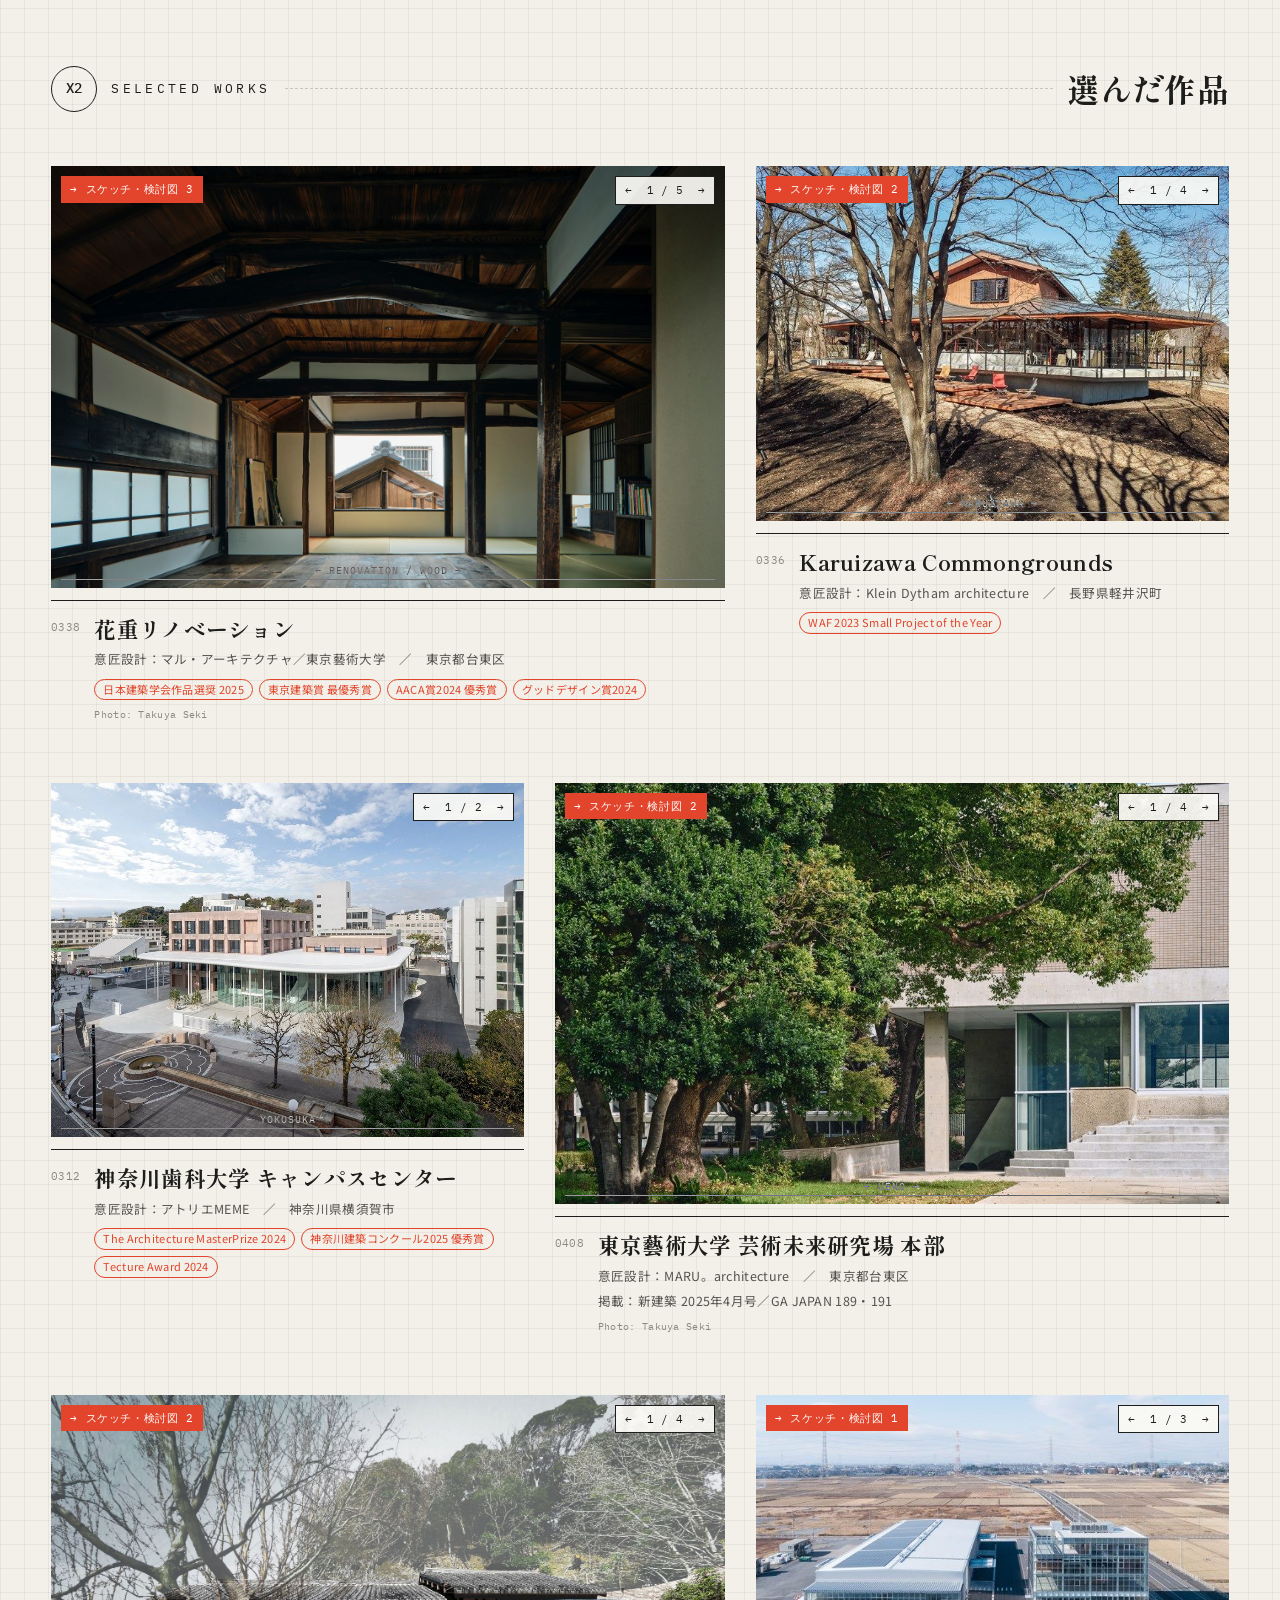
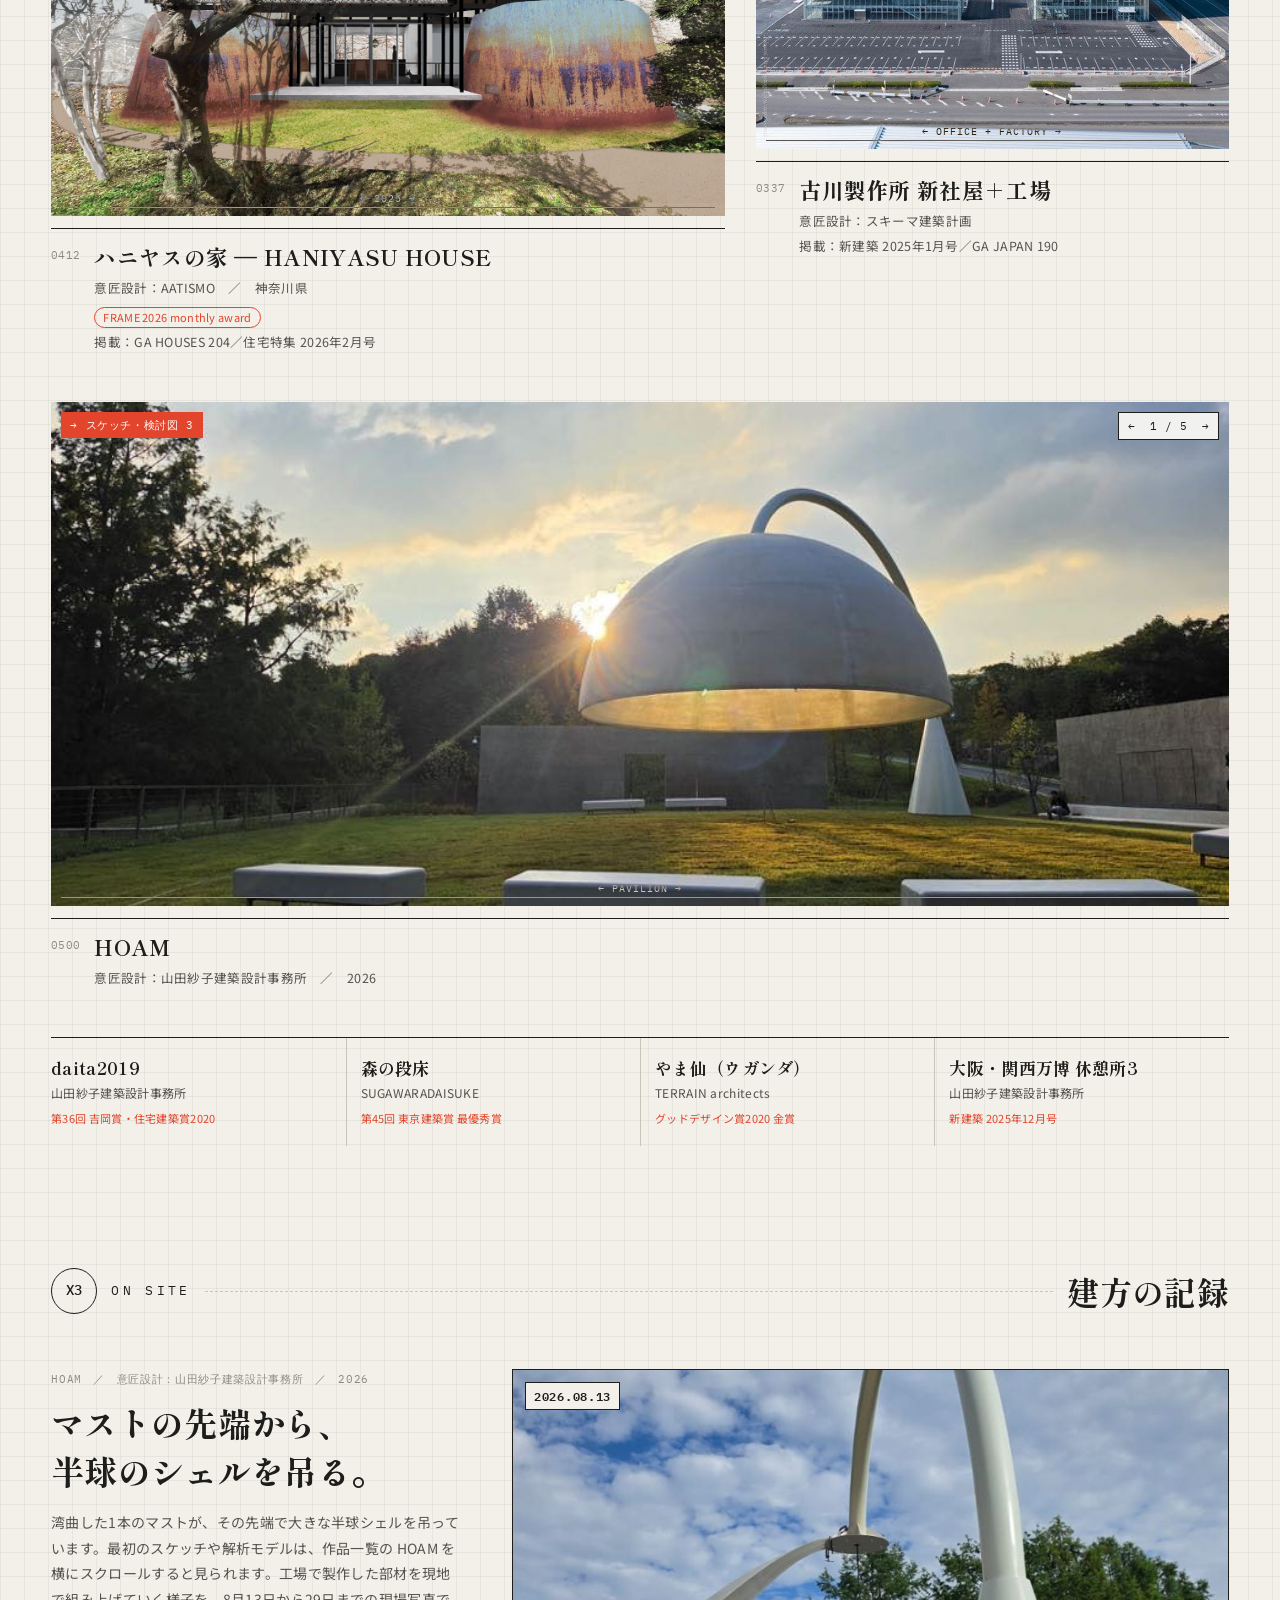
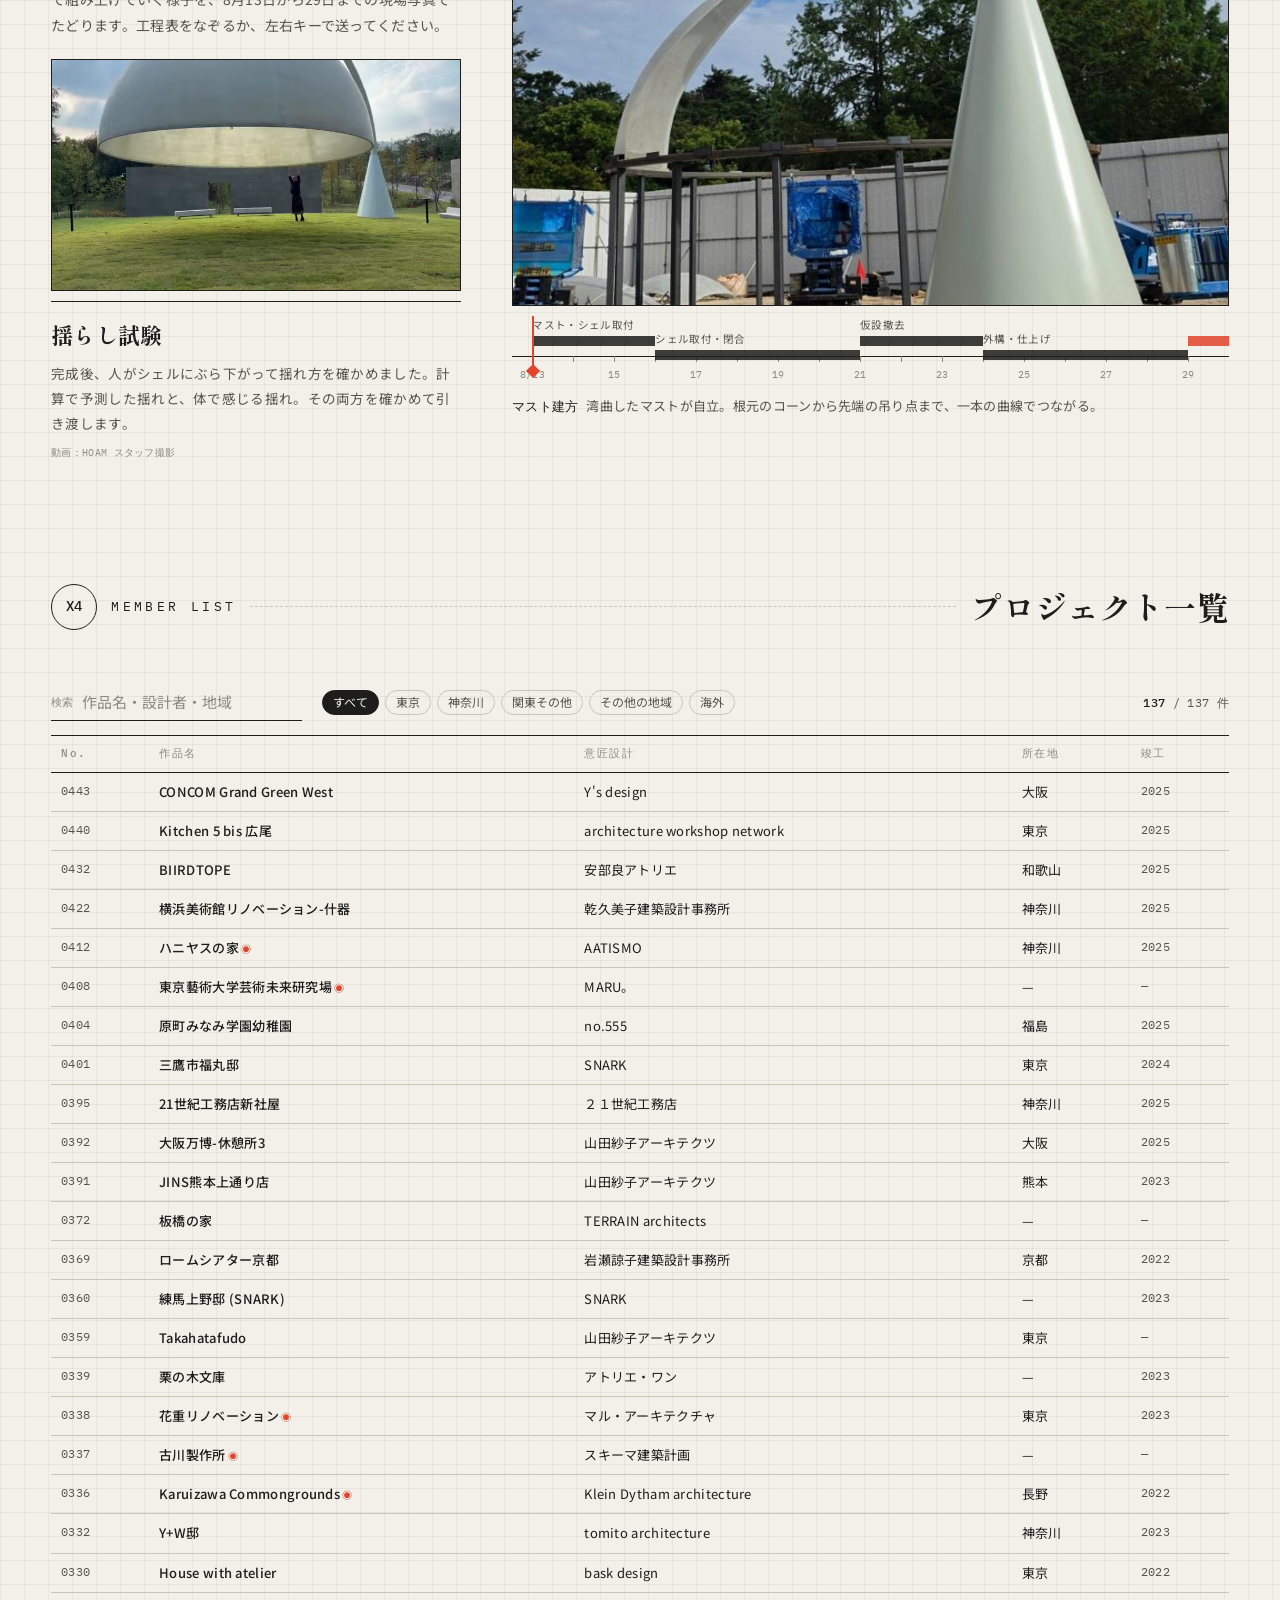
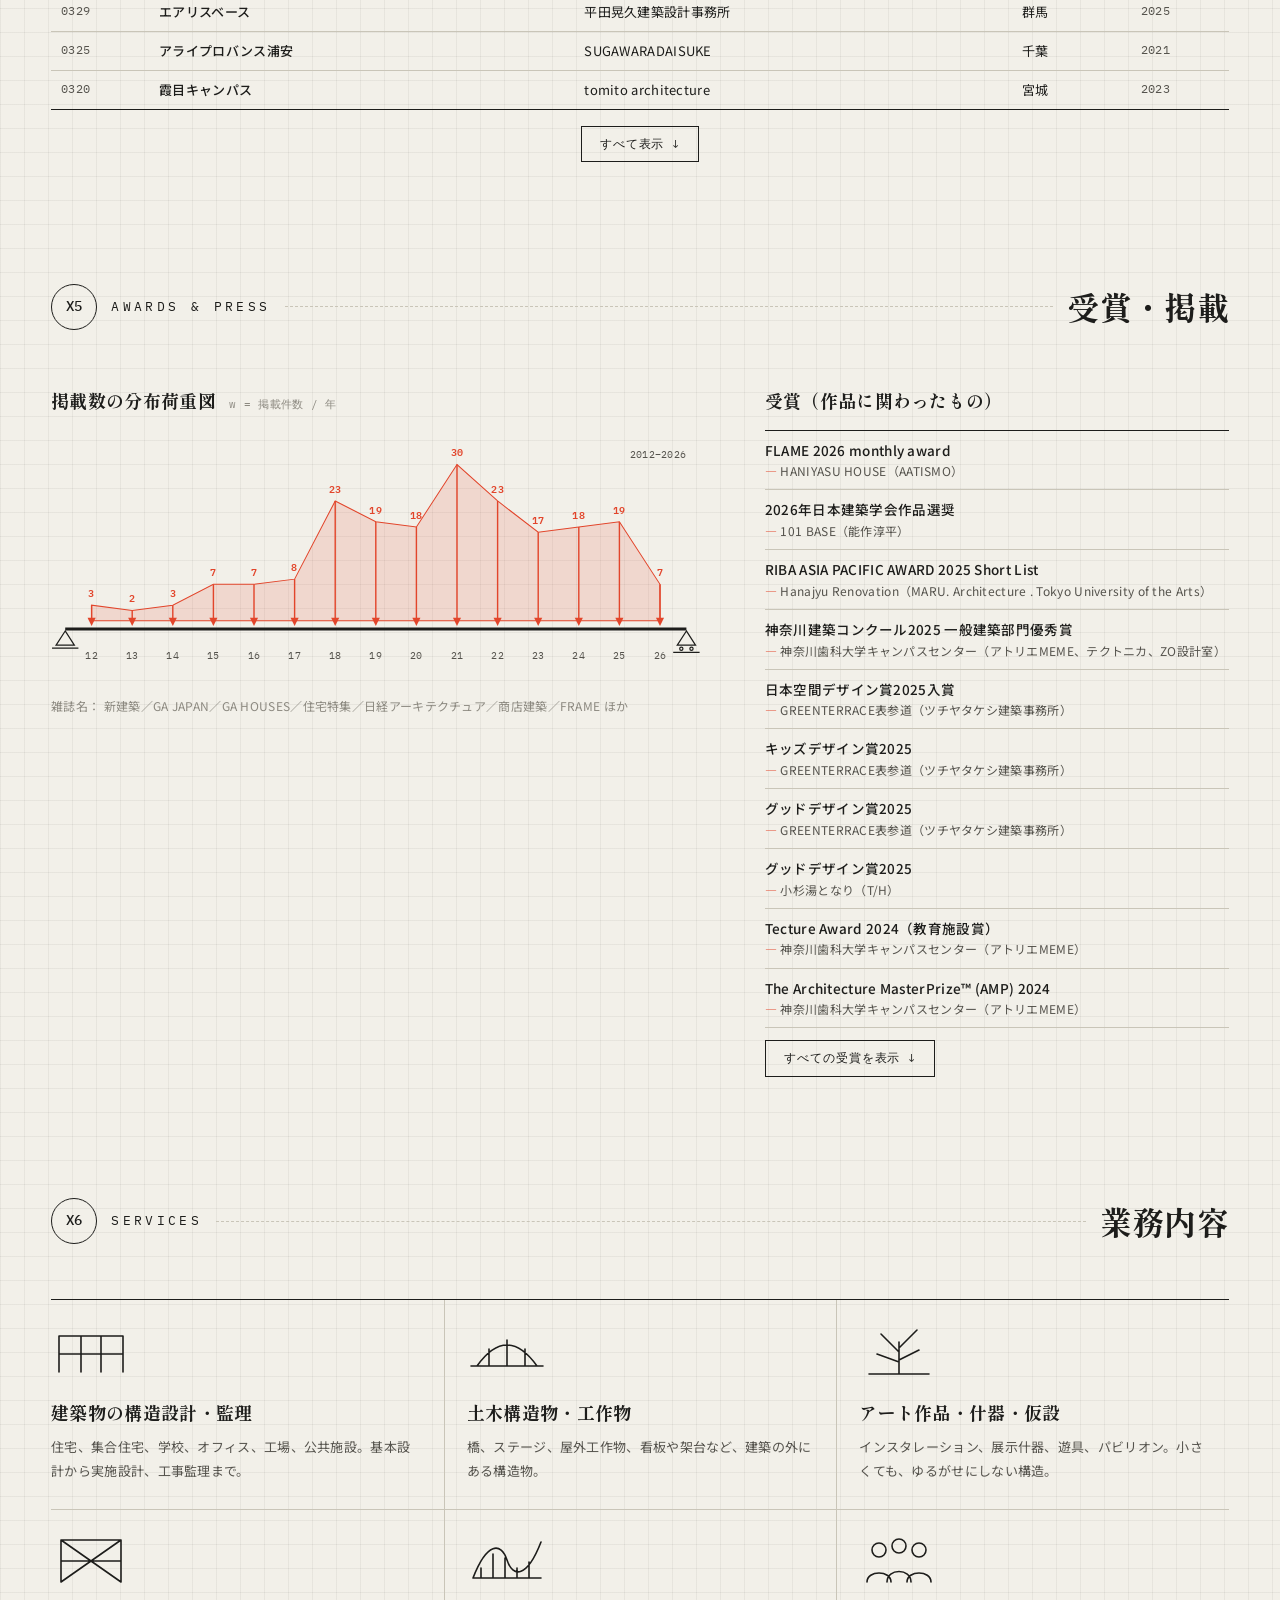
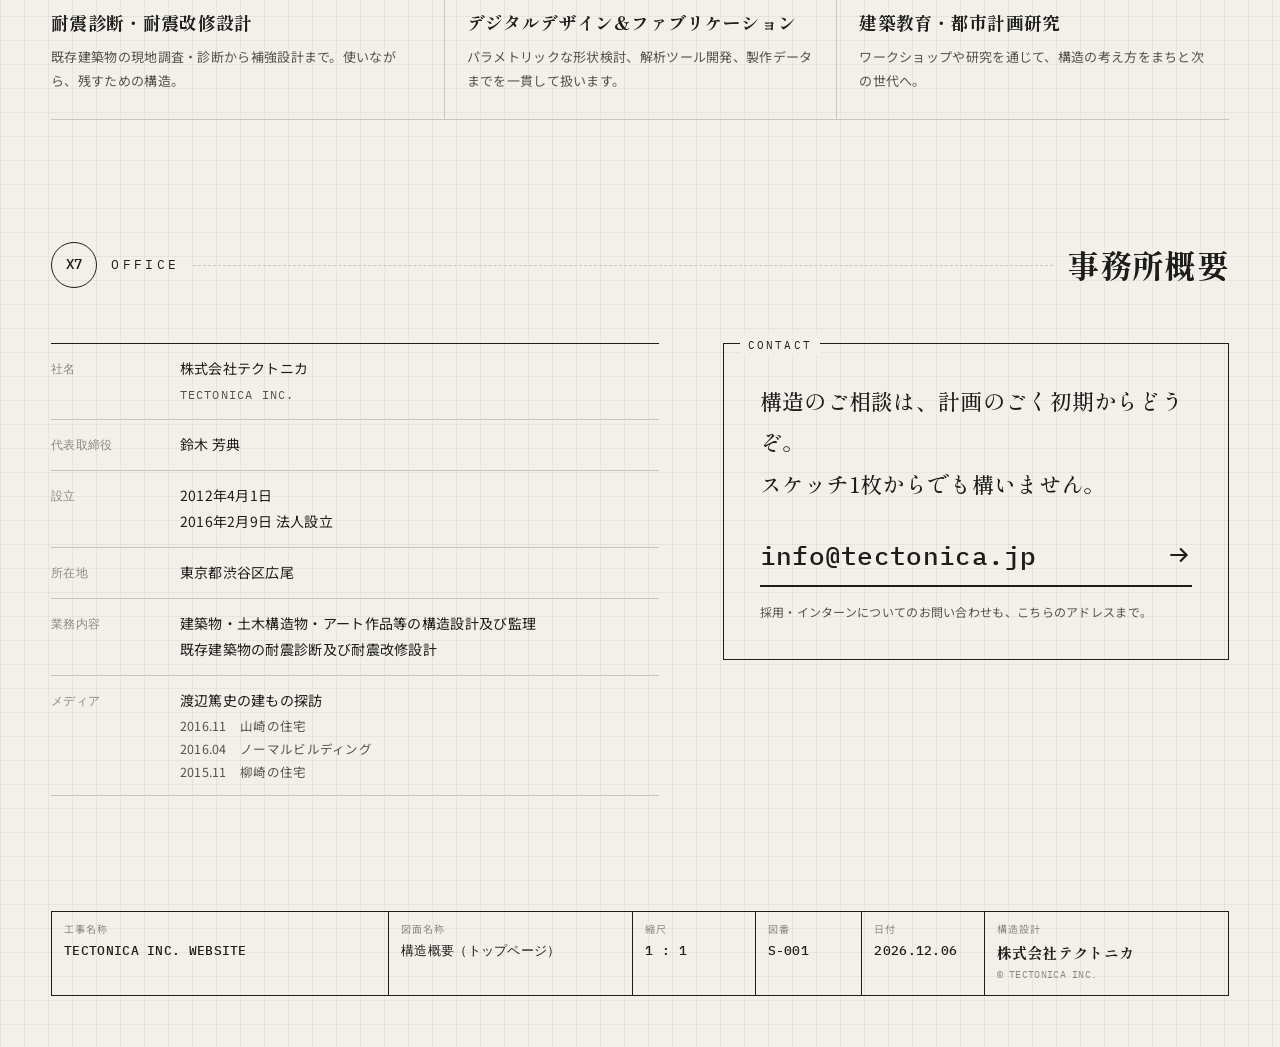
==== commit b4dbfd71: "ページ自体を地震で揺らす機能と、架構を描いて解析するモードを追加 - 揺らす：9 セクションを 9 層のせん断型モデルとみなし、模擬地震波の時刻歴応答で各セクションを動かす。耐震／免震を切り替え、層間" ====
--- a/homepage/index.html
+++ b/homepage/index.html
@@ -27,6 +27,9 @@
     <a href="#services"><i>X6</i><span>業務</span></a>
     <a href="#office"><i>X7</i><span>事務所</span></a>
   </nav>
+  <button class="quake-btn" type="button" aria-expanded="false" aria-controls="quake" title="このページを地震で揺らす">
+    <svg viewBox="0 0 24 12" aria-hidden="true"><path d="M1 6h4l2-5 3 10 3-8 2 5 2-2h6"/></svg><span>揺らす</span>
+  </button>
   <button class="theme" type="button" aria-pressed="false" title="青図モードに切り替え">
     <span class="sw"></span><span class="lb">青図</span>
   </button>
@@ -40,7 +43,7 @@
       <p class="eyebrow">STRUCTURAL ENGINEERS — TOKYO, HIROO</p>
       <h1><span>力の流れを、</span><span>かたちに<b class="acc">。</b></span></h1>
       <p class="lead">テクトニカは、建築・土木構造物・アート作品の構造設計を行う構造設計事務所です。住宅から公共建築、万博の休憩所、美術館の什器まで。素材とスケールを横断しながら、建築家とともに「構造から考える建築」をつくっています。</p>
-      <p class="hint"><b>TRY →</b> 右の構造体にカーソルを置くと、その位置に荷重がかかります。樹状柱・アーチ・張弦梁・吊り屋根などの平面架構と、ラチスドーム・立体トラス・HPシェルの空間構造を切り替えられます。変形と応力図は、ブラウザ内でその場で解いた解析結果です。</p>
+      <p class="hint"><b>TRY →</b> 右の構造体にカーソルを置くと、その位置に荷重がかかります。樹状柱・アーチ・張弦梁・吊り屋根などの平面架構と、ラチスドーム・立体トラス・HPシェルの空間構造を切り替えられます。変形と応力図は、ブラウザ内でその場で解いた解析結果です。<br><b>DRAW →</b>「✎ 描いてみる」で、自分で引いた架構をその場で解けます。<br><b>SHAKE →</b> 右上の「揺らす」で、このページ自体を 9 層の建物として地震で揺らします。</p>
     </div>
 
     <figure class="lab" aria-label="インタラクティブな骨組の構造解析">
@@ -59,6 +62,8 @@
           <button type="button" data-model="dome">ラチスドーム</button>
           <button type="button" data-model="space">立体トラス</button>
           <button type="button" data-model="hp">HPシェル</button>
+          <span class="grp">自由</span>
+          <button type="button" data-model="draw" class="pen">✎ 描いてみる</button>
         </div>
         <div class="seg" role="group" aria-label="荷重・解析">
           <button type="button" data-load="v" class="on">鉛直荷重 P</button>
@@ -70,6 +75,10 @@
           <button type="button" data-dia="M" class="on">M</button>
           <button type="button" data-dia="Q">Q</button>
           <button type="button" data-dia="N">N</button>
+        </div>
+        <div class="seg edit" role="group" aria-label="描いた部材" hidden>
+          <button type="button" data-edit="undo">1本戻す</button>
+          <button type="button" data-edit="clear">全部消す</button>
         </div>
       </div>
       <canvas id="frame" aria-hidden="true"></canvas>
@@ -202,6 +211,20 @@
 </main>
 
 <!-- 表題欄（図面枠） -->
+<!-- このページを地震で揺らす -->
+<aside id="quake" class="quake" aria-label="このページの地震応答" hidden>
+  <div class="q-bar">
+    <b>このページは 9 層の建物です</b>
+    <div class="seg" role="group" aria-label="構造">
+      <button type="button" data-q="rigid" class="on">耐震構造</button>
+      <button type="button" data-q="iso">免震構造</button>
+    </div>
+    <button type="button" class="q-again">もう一度</button>
+    <button type="button" class="q-close" aria-label="閉じる">×</button>
+  </div>
+  <canvas id="q-cv" aria-hidden="true"></canvas>
+</aside>
+
 <footer class="titleblock">
   <div class="tb-cell tb-name"><em>工事名称</em><b>TECTONICA INC. WEBSITE</b></div>
   <div class="tb-cell"><em>図面名称</em><b>構造概要（トップページ）</b></div>
--- a/homepage/style.css
+++ b/homepage/style.css
@@ -468,3 +468,39 @@
 .rv { transform: translateY(10px); transition: transform .7s cubic-bezier(.2,.7,.2,1); }
 .rv.in { transform: none; }
 @media (prefers-reduced-motion: reduce) { .rv { opacity: 1; transform: none; transition: none; } }
+
+/* ───────── 描いてみる ───────── */
+.models button.pen:not(.on) { color: var(--acc); border-color: var(--acc); }
+#frame.pen { touch-action: none; cursor: cell; }
+.seg[hidden] { display: none; }
+
+/* ───────── このページを揺らす ───────── */
+.quake-btn {
+  display: inline-flex; align-items: center; gap: 6px; cursor: pointer;
+  border: 1px solid var(--acc); background: none; color: var(--acc);
+  padding: 5px 10px; font-family: var(--mono); font-size: 12px; letter-spacing: .08em;
+}
+.quake-btn svg { width: 22px; height: 11px; fill: none; stroke: currentColor; stroke-width: 1.6; stroke-linejoin: round; }
+.quake-btn:hover, .quake-btn[aria-expanded="true"] { background: var(--acc); color: var(--paper); }
+.quake-btn + .theme { margin-left: 0; }
+main { overflow-x: clip; }
+main > section { will-change: auto; }
+.quaking main > section { will-change: transform; }
+.quake {
+  position: fixed; z-index: 70; left: 12px; right: 12px; bottom: calc(12px + env(safe-area-inset-bottom, 0px));
+  max-width: 1100px; margin: 0 auto;
+  background: var(--paper); border: 1.5px solid var(--ink); box-shadow: 6px 6px 0 var(--acc-soft);
+}
+.quake[hidden] { display: none; }
+.q-bar { display: flex; align-items: center; gap: 10px; flex-wrap: wrap; padding: 8px 12px; border-bottom: 1px solid var(--line); font-family: var(--mono); font-size: 12px; }
+.q-bar b { font-family: "Noto Sans JP", sans-serif; font-weight: 700; font-size: 13px; margin-right: auto; }
+.q-again, .q-close { border: 1px solid var(--ink); background: none; cursor: pointer; padding: 3px 10px; font-family: var(--mono); font-size: 12px; }
+.q-close { padding: 3px 9px; }
+#q-cv { display: block; width: 100%; height: 170px; }
+@media (max-width: 560px) {
+  .quake-btn span { display: none; }
+  .quake-btn { padding: 5px 6px; }
+  .quake { left: 6px; right: 6px; }
+  .q-bar b { width: 100%; font-size: 12px; }
+  #q-cv { height: 150px; }
+}
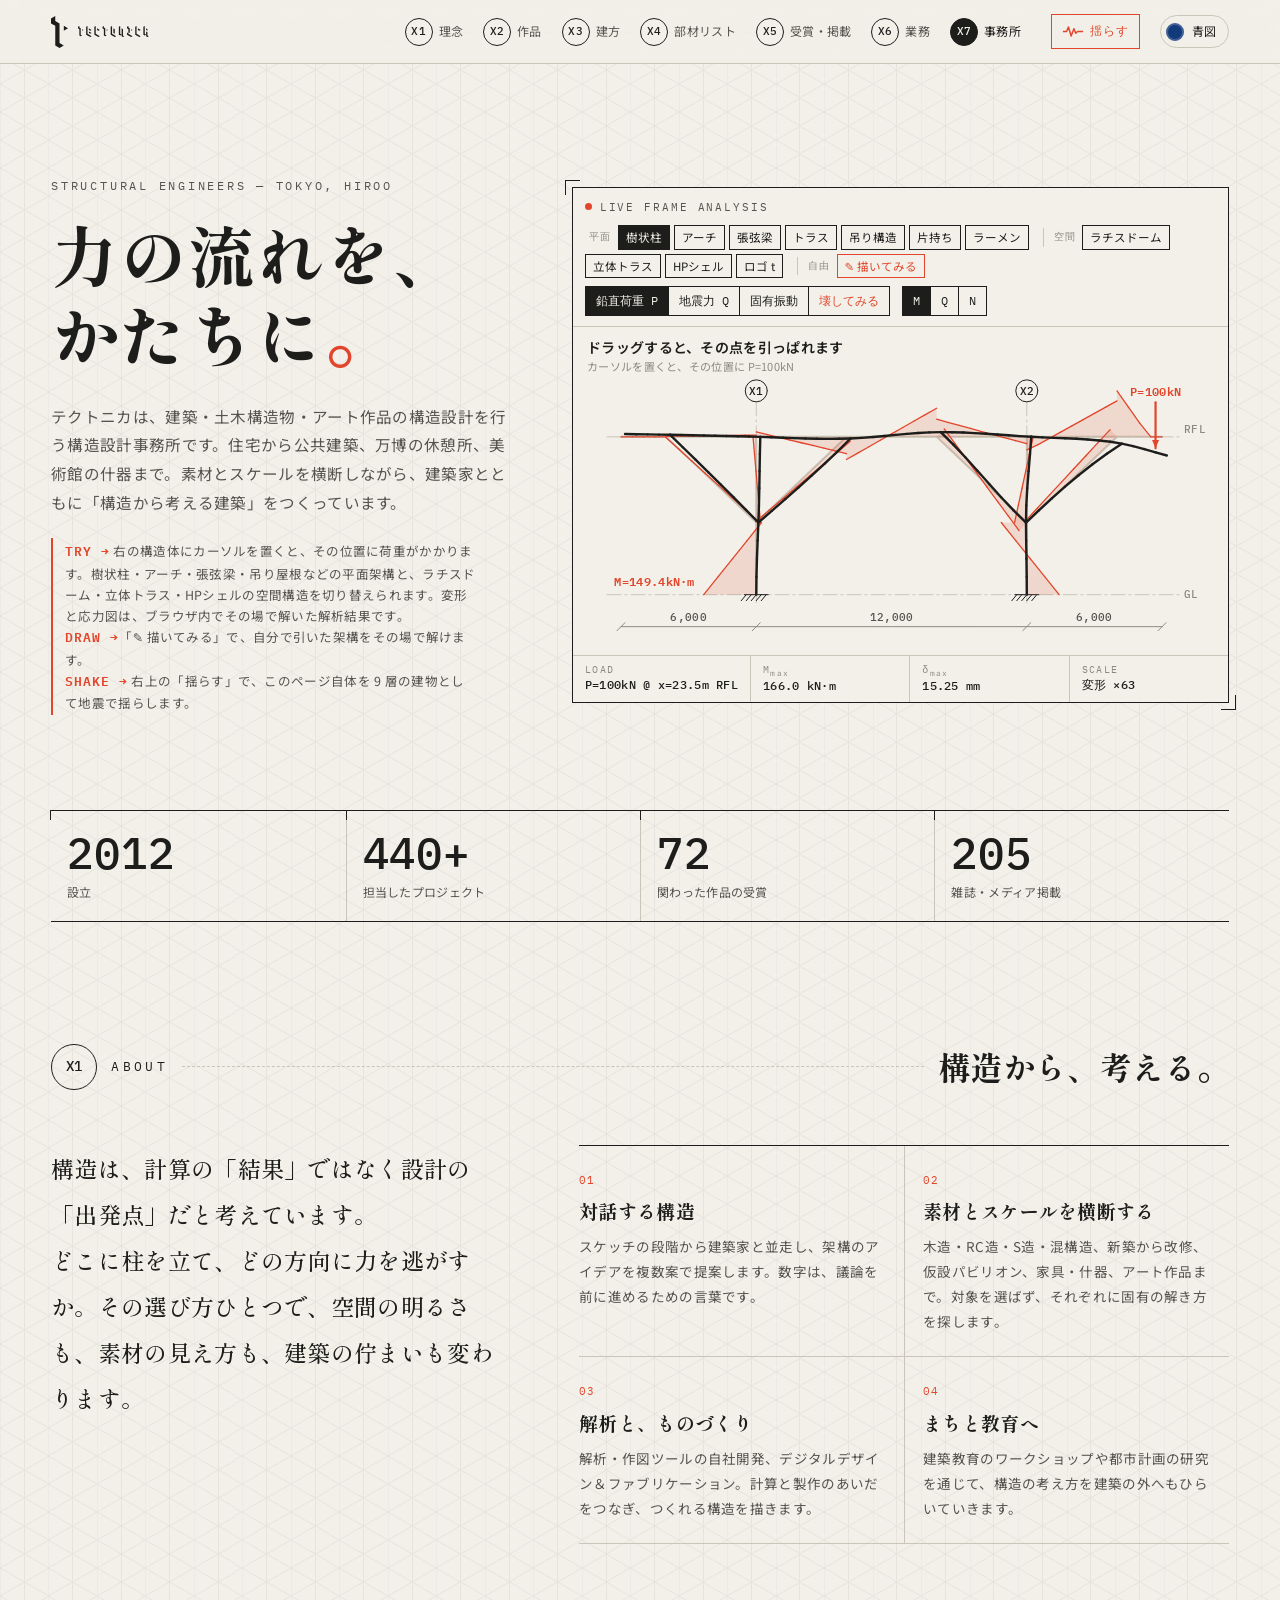
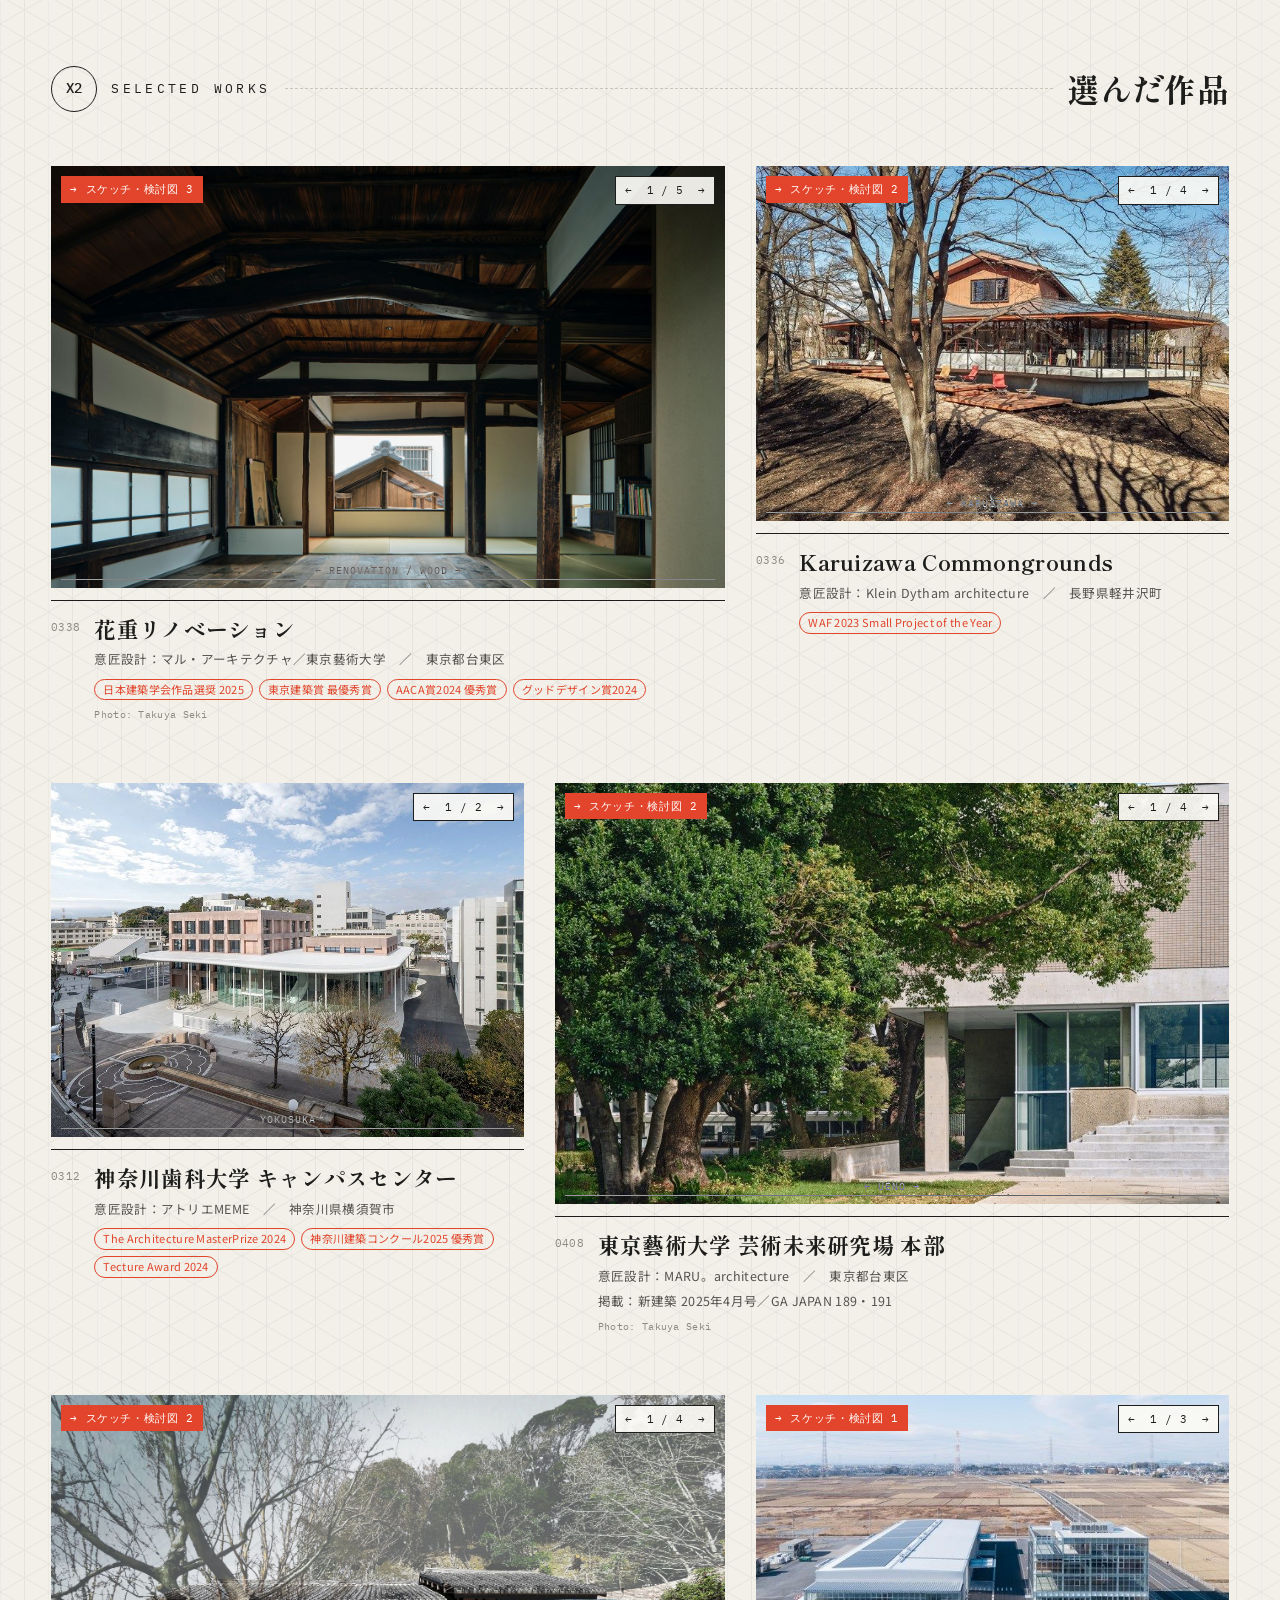
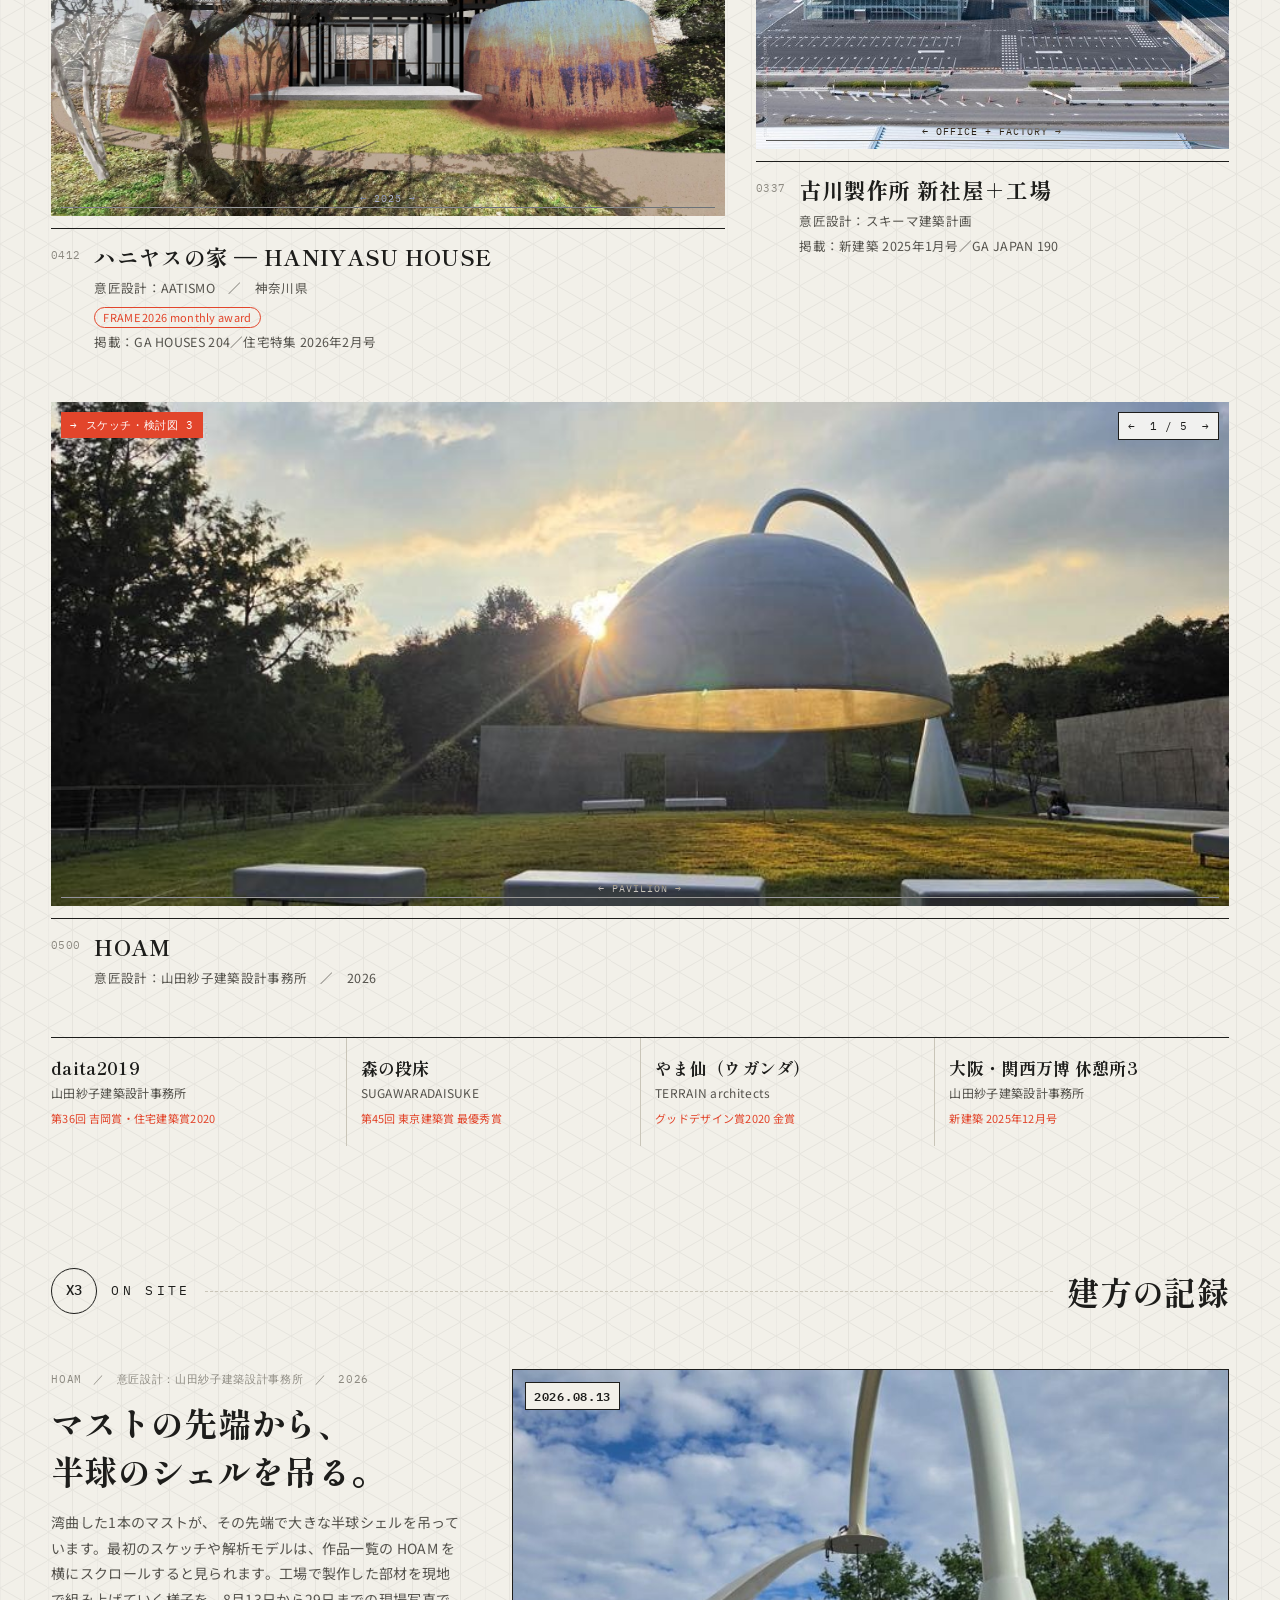
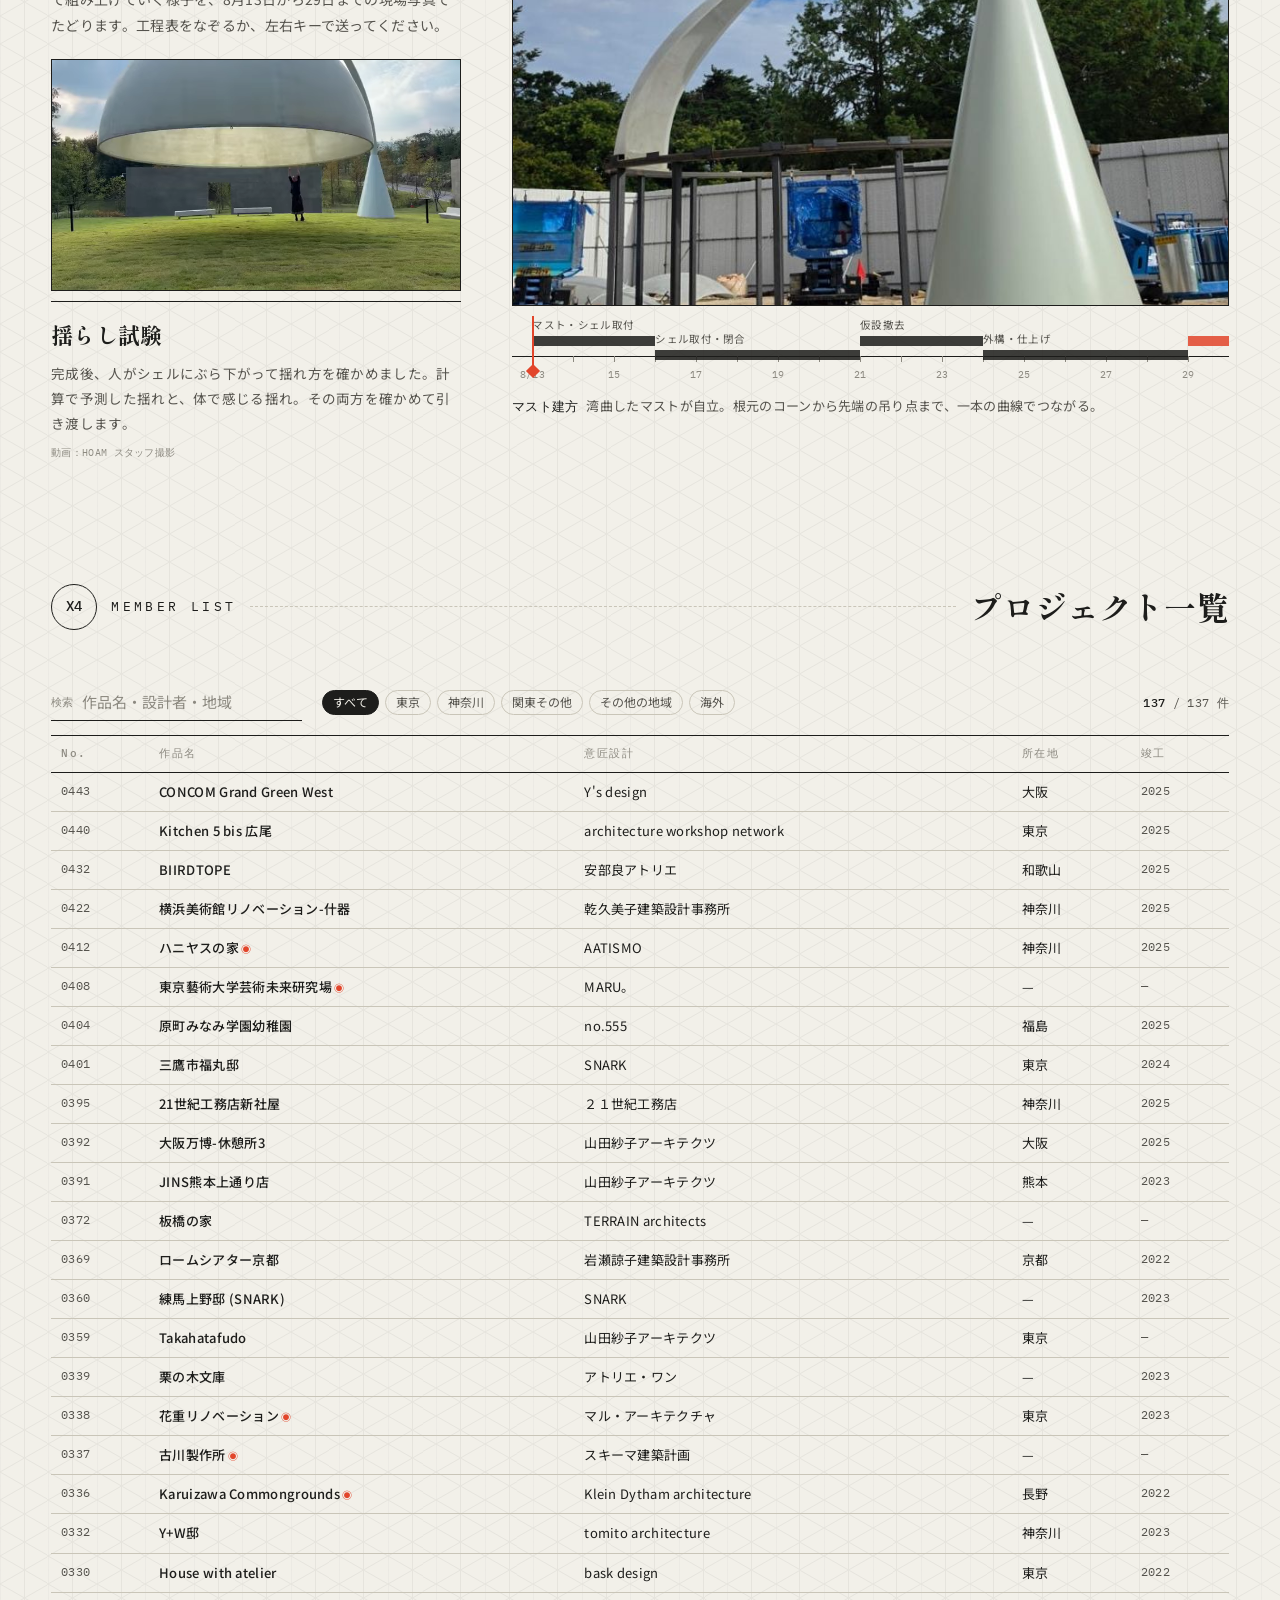
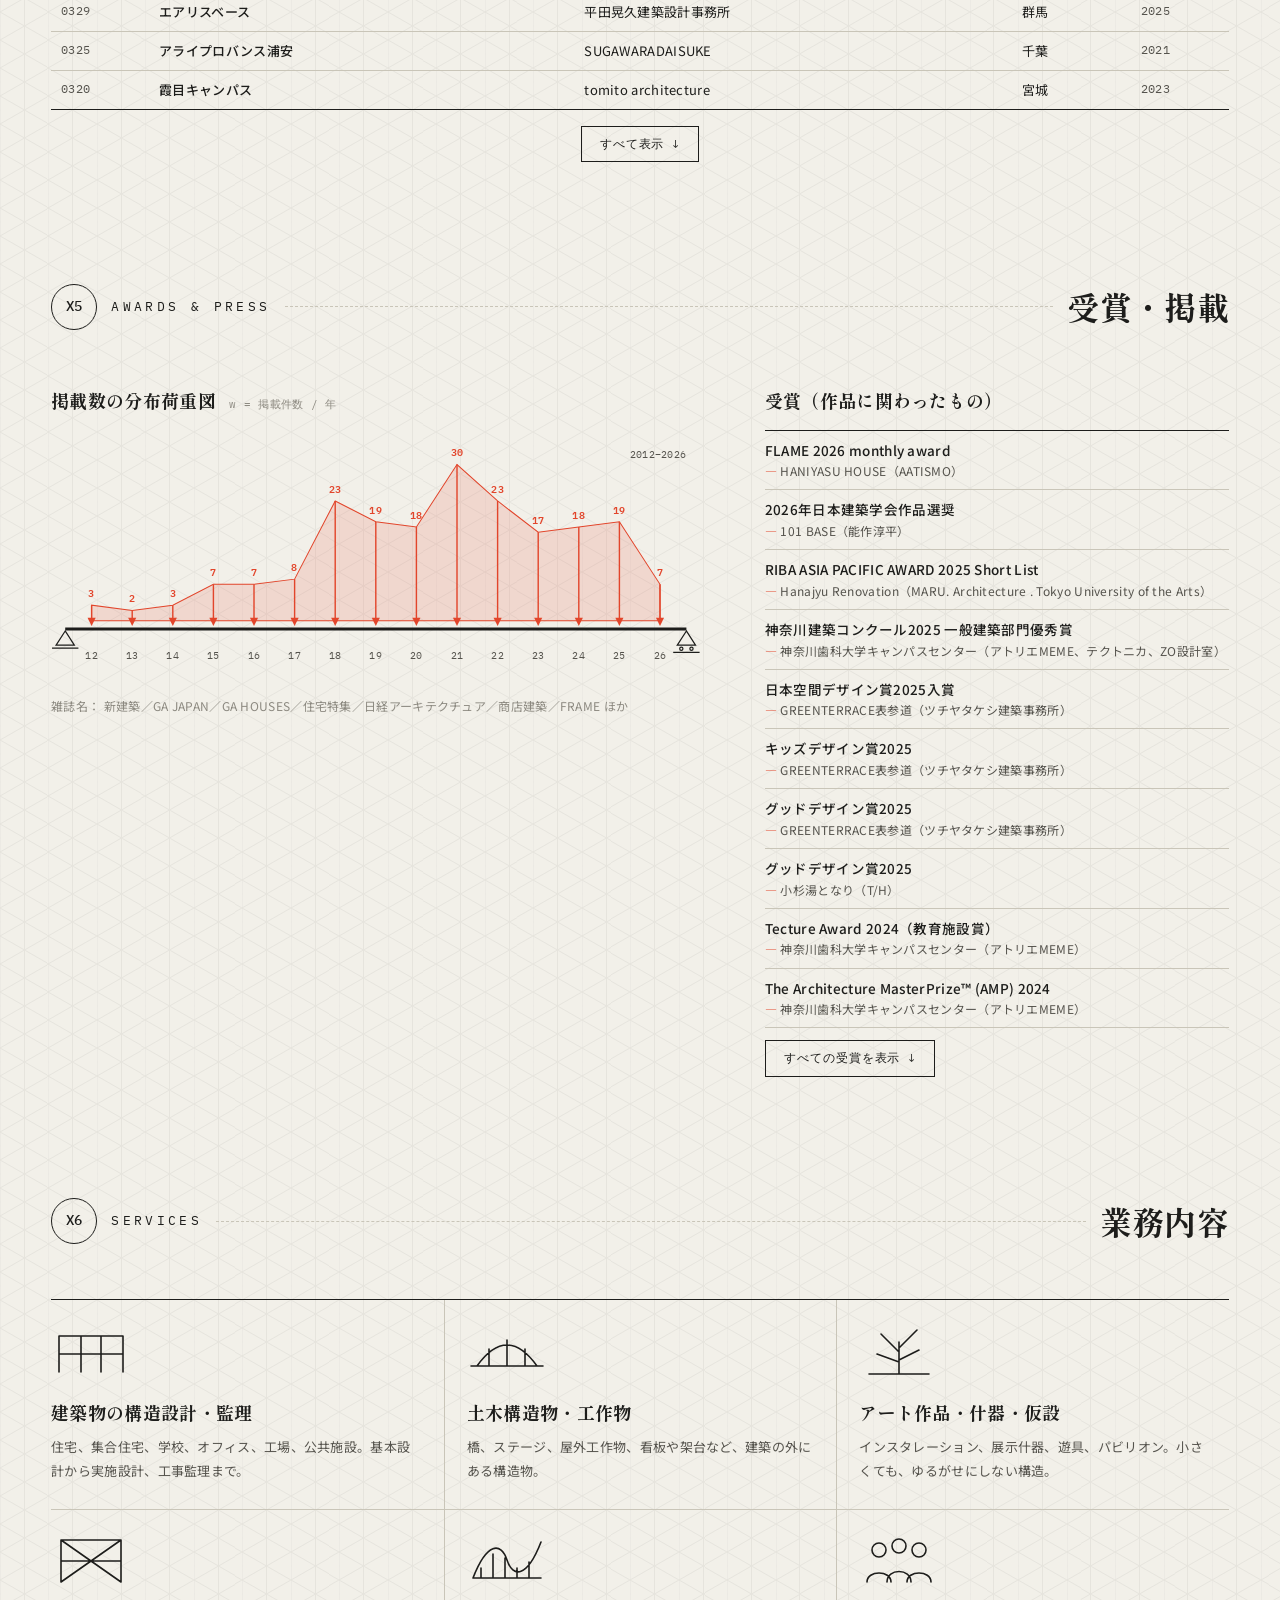
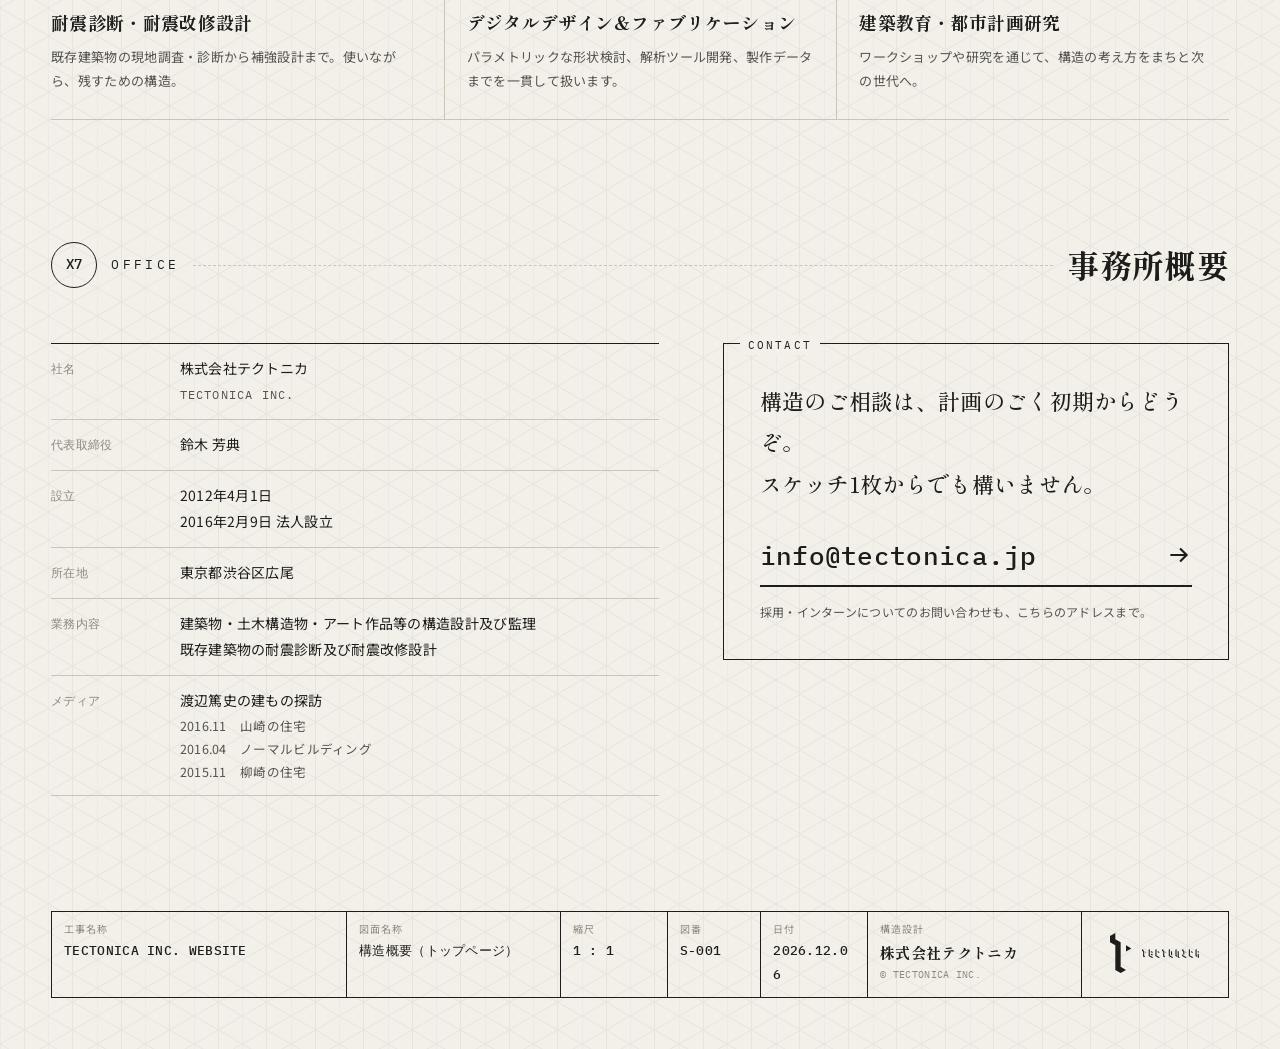
==== commit b4139283: "元のロゴ（野老朝雄デザイン）をヘッダー・表題欄・ファビコンに使用 - 原本 PDF からベクターを取り出し、形はそのまま・色だけテーマに合わせる - 背景の方眼をロゴと同じ 30° のアイソメ格子に変" ====
--- a/homepage/index.html
+++ b/homepage/index.html
@@ -8,6 +8,7 @@
 <link rel="preconnect" href="https://fonts.googleapis.com">
 <link rel="preconnect" href="https://fonts.gstatic.com" crossorigin>
 <link href="https://fonts.googleapis.com/css2?family=IBM+Plex+Mono:wght@400;500;600&family=Noto+Sans+JP:wght@400;500;700&family=Shippori+Mincho+B1:wght@500;700;800&display=swap" rel="stylesheet">
+<link rel="icon" href="img/logo/favicon.svg" type="image/svg+xml">
 <link rel="stylesheet" href="style.css">
 </head>
 <body>
@@ -15,8 +16,8 @@
 <!-- 通り芯ナビゲーション -->
 <header class="bar">
   <a class="logo" href="#top" aria-label="TECTONICA INC. トップへ">
-    <svg viewBox="0 0 40 40" aria-hidden="true"><path d="M4 34V8h32v26M4 8l16 13L36 8M20 21v13"/></svg>
-    <span>TECTONICA<small>INC.</small></span>
+    <svg class="mark" viewBox="258.96 475.32 76.44 143.16" aria-hidden="true"><path d="M316.32 519.36L316.32 541.44L335.40 530.40L316.32 519.36Z M278.04 475.32L278.04 497.28L297.12 508.32L297.12 596.52L316.20 607.56L297.12 618.48L278.04 607.56L278.04 519.36L258.96 508.32L258.96 486.36L278.04 475.32Z"/></svg>
+    <svg class="type" viewBox="173.16 670.80 248.04 38.52" aria-hidden="true"><path d="M292.44 670.80L292.44 698.28L306.72 706.56L301.92 709.32L287.64 701.04L287.64 673.56L292.44 670.80Z M301.92 681.84L297.12 679.08L297.12 695.52L301.92 698.28L301.92 681.84Z M321.00 670.80L321.00 698.28L325.80 701.04L321.00 703.80L316.20 701.04L316.20 673.56L321.00 670.80Z M330.60 681.84L330.60 703.80L335.40 706.56L330.60 709.32L325.80 706.56L325.80 679.08L330.60 681.84Z M359.16 687.36L363.96 684.60L359.16 681.84L359.16 687.36Z M349.68 670.80L349.68 676.32L354.48 679.08L354.48 695.52L349.68 692.76L349.68 681.84L344.88 679.08L344.88 673.56L349.68 670.80Z M349.68 692.76L349.68 698.28L363.96 706.56L359.16 709.32L344.88 701.04L344.88 695.52L349.68 692.76Z M406.92 670.80L406.92 698.28L411.72 701.04L406.92 703.80L402.12 701.04L402.12 673.56L406.92 670.80Z M416.40 692.76L416.40 703.80L421.20 706.56L416.40 709.32L411.72 706.56L411.72 690.12L416.40 692.76Z M416.40 681.84L416.40 687.36L411.72 684.60L411.72 679.08L416.40 681.84Z M249.48 684.60L239.88 679.08L239.88 684.60L244.68 687.36L249.48 684.60Z M235.20 698.28L235.20 670.80L230.40 673.56L230.40 701.04L244.68 709.32L249.48 706.56L235.20 698.28Z M392.64 684.60L383.04 679.08L383.04 684.60L387.84 687.36L392.64 684.60Z M378.24 698.28L378.24 670.80L373.56 673.56L373.56 701.04L387.84 709.32L392.64 706.56L378.24 698.28Z M220.80 684.60L216.12 681.84L211.32 679.08L211.32 684.60L216.12 687.36L220.80 684.60Z M211.32 690.12L211.32 695.52L216.12 698.28L220.80 695.52L216.12 692.76L211.32 690.12Z M206.52 698.28L206.52 670.80L201.72 673.56L201.72 701.04L216.12 709.32L220.80 706.56L206.52 698.28Z M273.36 681.84L273.36 687.36L278.04 684.60L273.36 681.84Z M263.76 670.80L263.76 676.32L268.56 679.08L268.56 701.04L273.36 703.80L268.56 706.56L263.76 703.80L263.76 681.84L258.96 679.08L258.96 673.56L263.76 670.80Z M187.44 681.84L187.44 687.36L192.24 684.60L187.44 681.84Z M177.96 670.80L177.96 676.32L182.64 679.08L182.64 701.04L187.44 703.80L182.64 706.56L177.96 703.80L177.96 681.84L173.16 679.08L173.16 673.56L177.96 670.80Z"/></svg>
   </a>
   <nav class="axes" aria-label="セクション">
     <a href="#about"><i>X1</i><span>理念</span></a>
@@ -62,6 +63,7 @@
           <button type="button" data-model="dome">ラチスドーム</button>
           <button type="button" data-model="space">立体トラス</button>
           <button type="button" data-model="hp">HPシェル</button>
+          <button type="button" data-model="logo">ロゴ t</button>
           <span class="grp">自由</span>
           <button type="button" data-model="draw" class="pen">✎ 描いてみる</button>
         </div>
@@ -232,6 +234,7 @@
   <div class="tb-cell"><em>図番</em><b>S-001</b></div>
   <div class="tb-cell"><em>日付</em><b id="tb-date">2026.10</b></div>
   <div class="tb-cell tb-office"><em>構造設計</em><b>株式会社テクトニカ</b><small>© TECTONICA INC.</small></div>
+  <div class="tb-cell tb-logo" aria-label="TECTONICA"><svg class="mark" viewBox="258.96 475.32 76.44 143.16" aria-hidden="true"><path d="M316.32 519.36L316.32 541.44L335.40 530.40L316.32 519.36Z M278.04 475.32L278.04 497.28L297.12 508.32L297.12 596.52L316.20 607.56L297.12 618.48L278.04 607.56L278.04 519.36L258.96 508.32L258.96 486.36L278.04 475.32Z"/></svg><svg class="type" viewBox="173.16 670.80 248.04 38.52" aria-hidden="true"><path d="M292.44 670.80L292.44 698.28L306.72 706.56L301.92 709.32L287.64 701.04L287.64 673.56L292.44 670.80Z M301.92 681.84L297.12 679.08L297.12 695.52L301.92 698.28L301.92 681.84Z M321.00 670.80L321.00 698.28L325.80 701.04L321.00 703.80L316.20 701.04L316.20 673.56L321.00 670.80Z M330.60 681.84L330.60 703.80L335.40 706.56L330.60 709.32L325.80 706.56L325.80 679.08L330.60 681.84Z M359.16 687.36L363.96 684.60L359.16 681.84L359.16 687.36Z M349.68 670.80L349.68 676.32L354.48 679.08L354.48 695.52L349.68 692.76L349.68 681.84L344.88 679.08L344.88 673.56L349.68 670.80Z M349.68 692.76L349.68 698.28L363.96 706.56L359.16 709.32L344.88 701.04L344.88 695.52L349.68 692.76Z M406.92 670.80L406.92 698.28L411.72 701.04L406.92 703.80L402.12 701.04L402.12 673.56L406.92 670.80Z M416.40 692.76L416.40 703.80L421.20 706.56L416.40 709.32L411.72 706.56L411.72 690.12L416.40 692.76Z M416.40 681.84L416.40 687.36L411.72 684.60L411.72 679.08L416.40 681.84Z M249.48 684.60L239.88 679.08L239.88 684.60L244.68 687.36L249.48 684.60Z M235.20 698.28L235.20 670.80L230.40 673.56L230.40 701.04L244.68 709.32L249.48 706.56L235.20 698.28Z M392.64 684.60L383.04 679.08L383.04 684.60L387.84 687.36L392.64 684.60Z M378.24 698.28L378.24 670.80L373.56 673.56L373.56 701.04L387.84 709.32L392.64 706.56L378.24 698.28Z M220.80 684.60L216.12 681.84L211.32 679.08L211.32 684.60L216.12 687.36L220.80 684.60Z M211.32 690.12L211.32 695.52L216.12 698.28L220.80 695.52L216.12 692.76L211.32 690.12Z M206.52 698.28L206.52 670.80L201.72 673.56L201.72 701.04L216.12 709.32L220.80 706.56L206.52 698.28Z M273.36 681.84L273.36 687.36L278.04 684.60L273.36 681.84Z M263.76 670.80L263.76 676.32L268.56 679.08L268.56 701.04L273.36 703.80L268.56 706.56L263.76 703.80L263.76 681.84L258.96 679.08L258.96 673.56L263.76 670.80Z M187.44 681.84L187.44 687.36L192.24 684.60L187.44 681.84Z M177.96 670.80L177.96 676.32L182.64 679.08L182.64 701.04L187.44 703.80L182.64 706.56L177.96 703.80L177.96 681.84L173.16 679.08L173.16 673.56L177.96 670.80Z"/></svg></div>
 </footer>
 
 <script src="data.js"></script>
--- a/homepage/style.css
+++ b/homepage/style.css
@@ -8,6 +8,7 @@
   --ink-3: #8c8980;
   --line: #c9c5b8;
   --grid: rgba(29, 29, 27, .055);
+  --iso: url("data:image/svg+xml,%3Csvg%20xmlns%3D%22http%3A//www.w3.org/2000/svg%22%20width%3D%2248.497%22%20height%3D%2228%22%3E%3Cpath%20d%3D%22M0%200L48.497%2028M0%2028L48.497%200M0%200V28M24.2485%200V28%22%20stroke%3D%22rgba%2829%2C29%2C27%2C.06%29%22%20stroke-width%3D%221%22%20fill%3D%22none%22/%3E%3C/svg%3E");
   --acc: #e2452b;          /* 朱：荷重・応力 */
   --acc-soft: rgba(226, 69, 43, .14);
   --blue: #2f5bd3;         /* 変形 */
@@ -28,6 +29,7 @@
   --ink-3: #8ea4d6;
   --line: #4d6fb0;
   --grid: rgba(238, 243, 255, .07);
+  --iso: url("data:image/svg+xml,%3Csvg%20xmlns%3D%22http%3A//www.w3.org/2000/svg%22%20width%3D%2248.497%22%20height%3D%2228%22%3E%3Cpath%20d%3D%22M0%200L48.497%2028M0%2028L48.497%200M0%200V28M24.2485%200V28%22%20stroke%3D%22rgba%28238%2C243%2C255%2C.08%29%22%20stroke-width%3D%221%22%20fill%3D%22none%22/%3E%3C/svg%3E");
   --acc: #ffd34d;
   --acc-soft: rgba(255, 211, 77, .16);
   --blue: #7fe0ff;
@@ -41,10 +43,8 @@
 body {
   margin: 0;
   background-color: var(--paper);
-  background-image:
-    linear-gradient(var(--grid) 1px, transparent 1px),
-    linear-gradient(90deg, var(--grid) 1px, transparent 1px);
-  background-size: 24px 24px;
+  background-image: var(--iso);   /* ロゴの組み方と同じ 30° のアイソメ格子 */
+  background-size: 48.497px 28px;
   color: var(--ink);
   font-family: var(--sans);
   font-size: 15px;
@@ -69,9 +69,11 @@
   border-bottom: 1px solid var(--line);
 }
 .logo { display: flex; align-items: center; gap: 10px; text-decoration: none; }
-.logo svg { width: 30px; height: 30px; fill: none; stroke: var(--ink); stroke-width: 2.4; stroke-linejoin: round; }
-.logo span { font-family: var(--mono); font-weight: 600; letter-spacing: .22em; font-size: 15px; }
-.logo small { font-size: 10px; margin-left: .4em; letter-spacing: .1em; color: var(--ink-2); }
+.logo { color: var(--ink); }
+/* ロゴ（野老朝雄デザイン）。原本のベクターをそのまま使い、色だけテーマに合わせる */
+.logo svg, .tb-logo svg { fill: currentColor; display: block; }
+.logo .mark { height: 32px; width: auto; }
+.logo .type { height: 11px; width: auto; }
 
 .axes { display: flex; margin-left: auto; position: relative; }
 .axes::before { /* 通り芯の一点鎖線 */
@@ -110,12 +112,12 @@
 @media (max-width: 560px) {
   :root { --bar-h: 56px; }
   .bar { gap: 10px; }
-  .logo small, .theme .lb { display: none; }
+  .theme .lb { display: none; }
   .theme { padding: 4px; }
   .axes i { width: 24px; height: 24px; font-size: 9px; }
   .axes a { padding: 2px 1px; }
 }
-@media (max-width: 400px) { .logo span { display: none; } }
+@media (max-width: 400px) { .logo .type { display: none; } }
 
 /* ───────── HERO ───────── */
 .hero {
@@ -447,7 +449,7 @@
 
 /* ───────── 表題欄 ───────── */
 .titleblock {
-  display: grid; grid-template-columns: 2.2fr 1.6fr .8fr .7fr .8fr 1.6fr;
+  display: grid; grid-template-columns: 2.2fr 1.6fr .8fr .7fr .8fr 1.6fr 1.1fr;
   border: 1.5px solid var(--ink); margin: 0 var(--gut) var(--gut);
 }
 .tb-cell { padding: 8px 12px 10px; display: flex; flex-direction: column; min-width: 0; }
@@ -456,12 +458,16 @@
 .tb-cell b { font-weight: 500; font-size: 13px; font-family: var(--mono); overflow-wrap: anywhere; }
 .tb-office b { font-family: var(--mincho); font-weight: 700; font-size: 15px; }
 .tb-cell small { font-family: var(--mono); font-size: 10px; color: var(--ink-3); }
+.tb-logo { flex-direction: row; align-items: center; justify-content: center; gap: 10px; color: var(--ink); }
+.tb-logo .mark { height: 40px; width: auto; }
+.tb-logo .type { height: 9px; width: auto; }
 @media (max-width: 800px) {
   .titleblock { grid-template-columns: repeat(2, 1fr); }
   .tb-cell + .tb-cell { border-left: 0; }
   .tb-cell { border-top: 1px solid var(--ink); }
   .tb-cell:nth-child(-n+2) { border-top: 0; }
   .tb-cell:nth-child(even) { border-left: 1px solid var(--ink); }
+  .tb-logo { grid-column: 1 / -1; padding: 14px; }
 }
 
 /* スクロールで現れる */
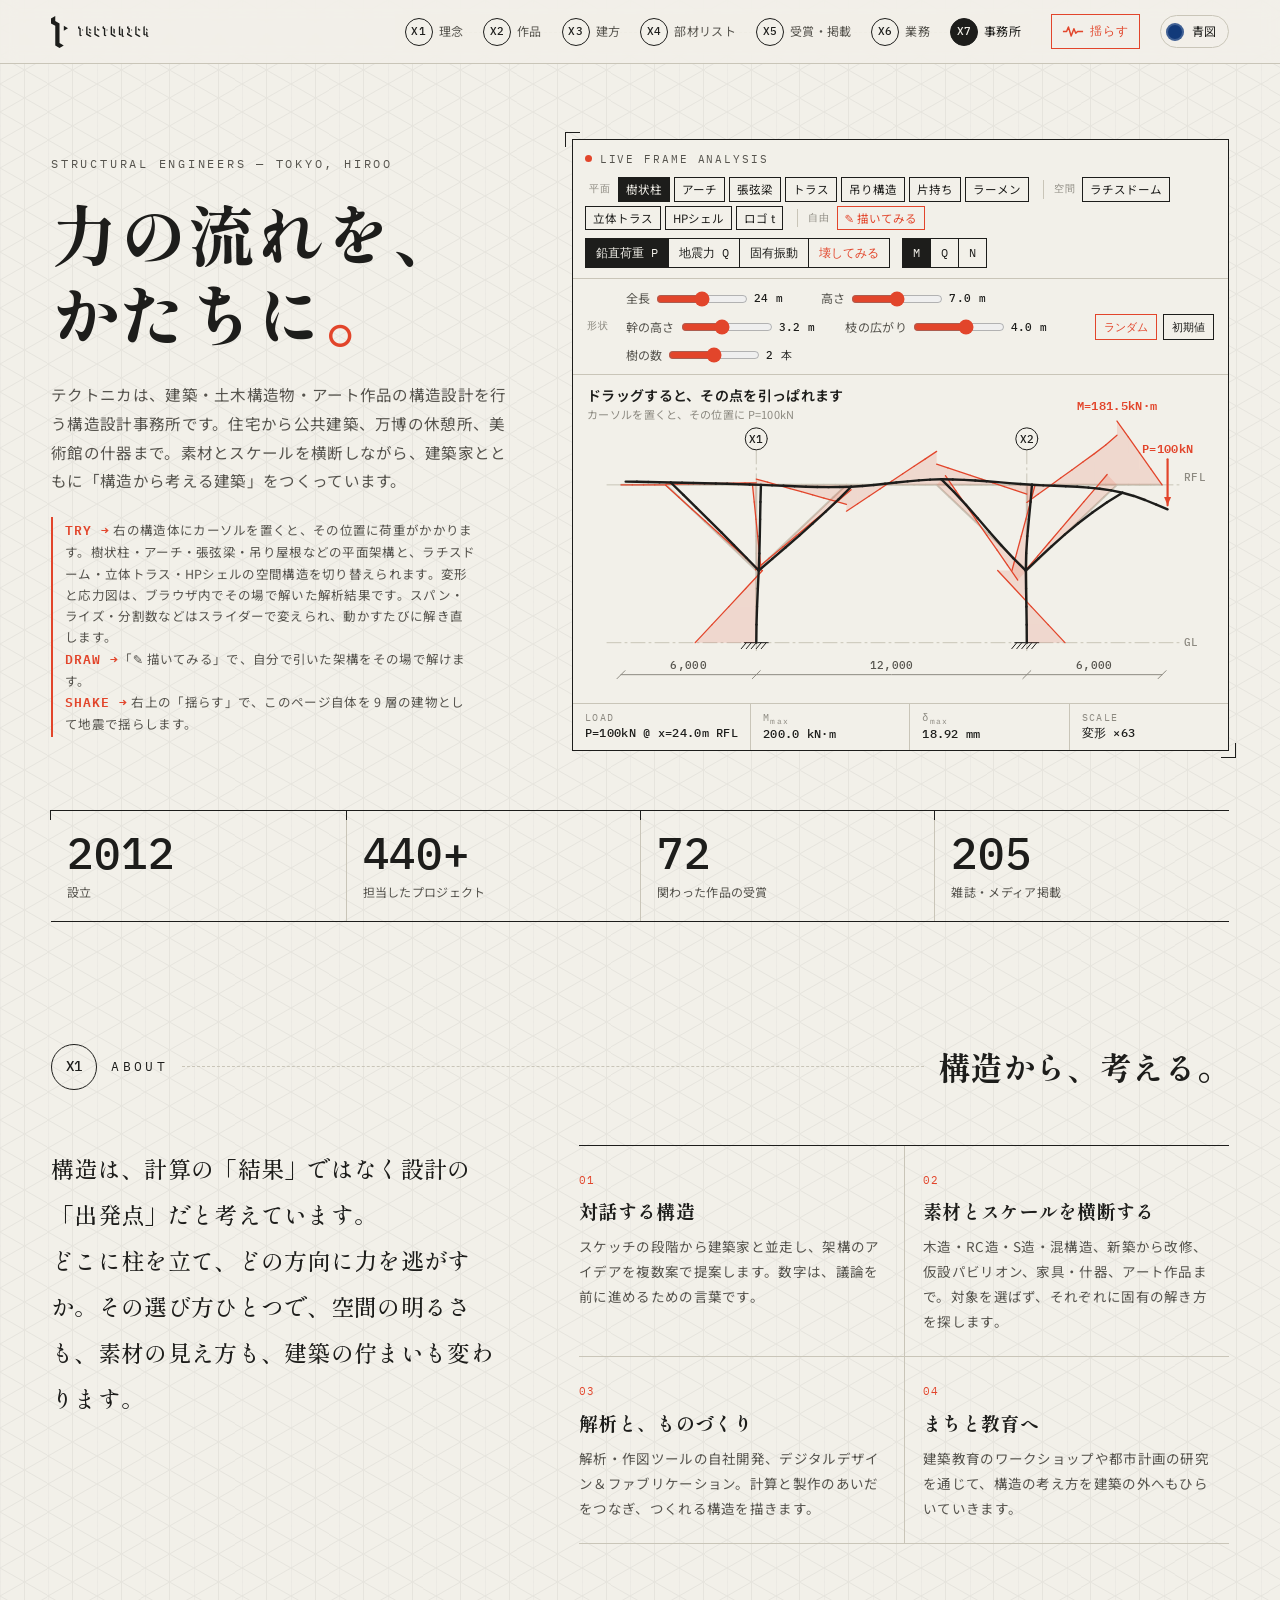
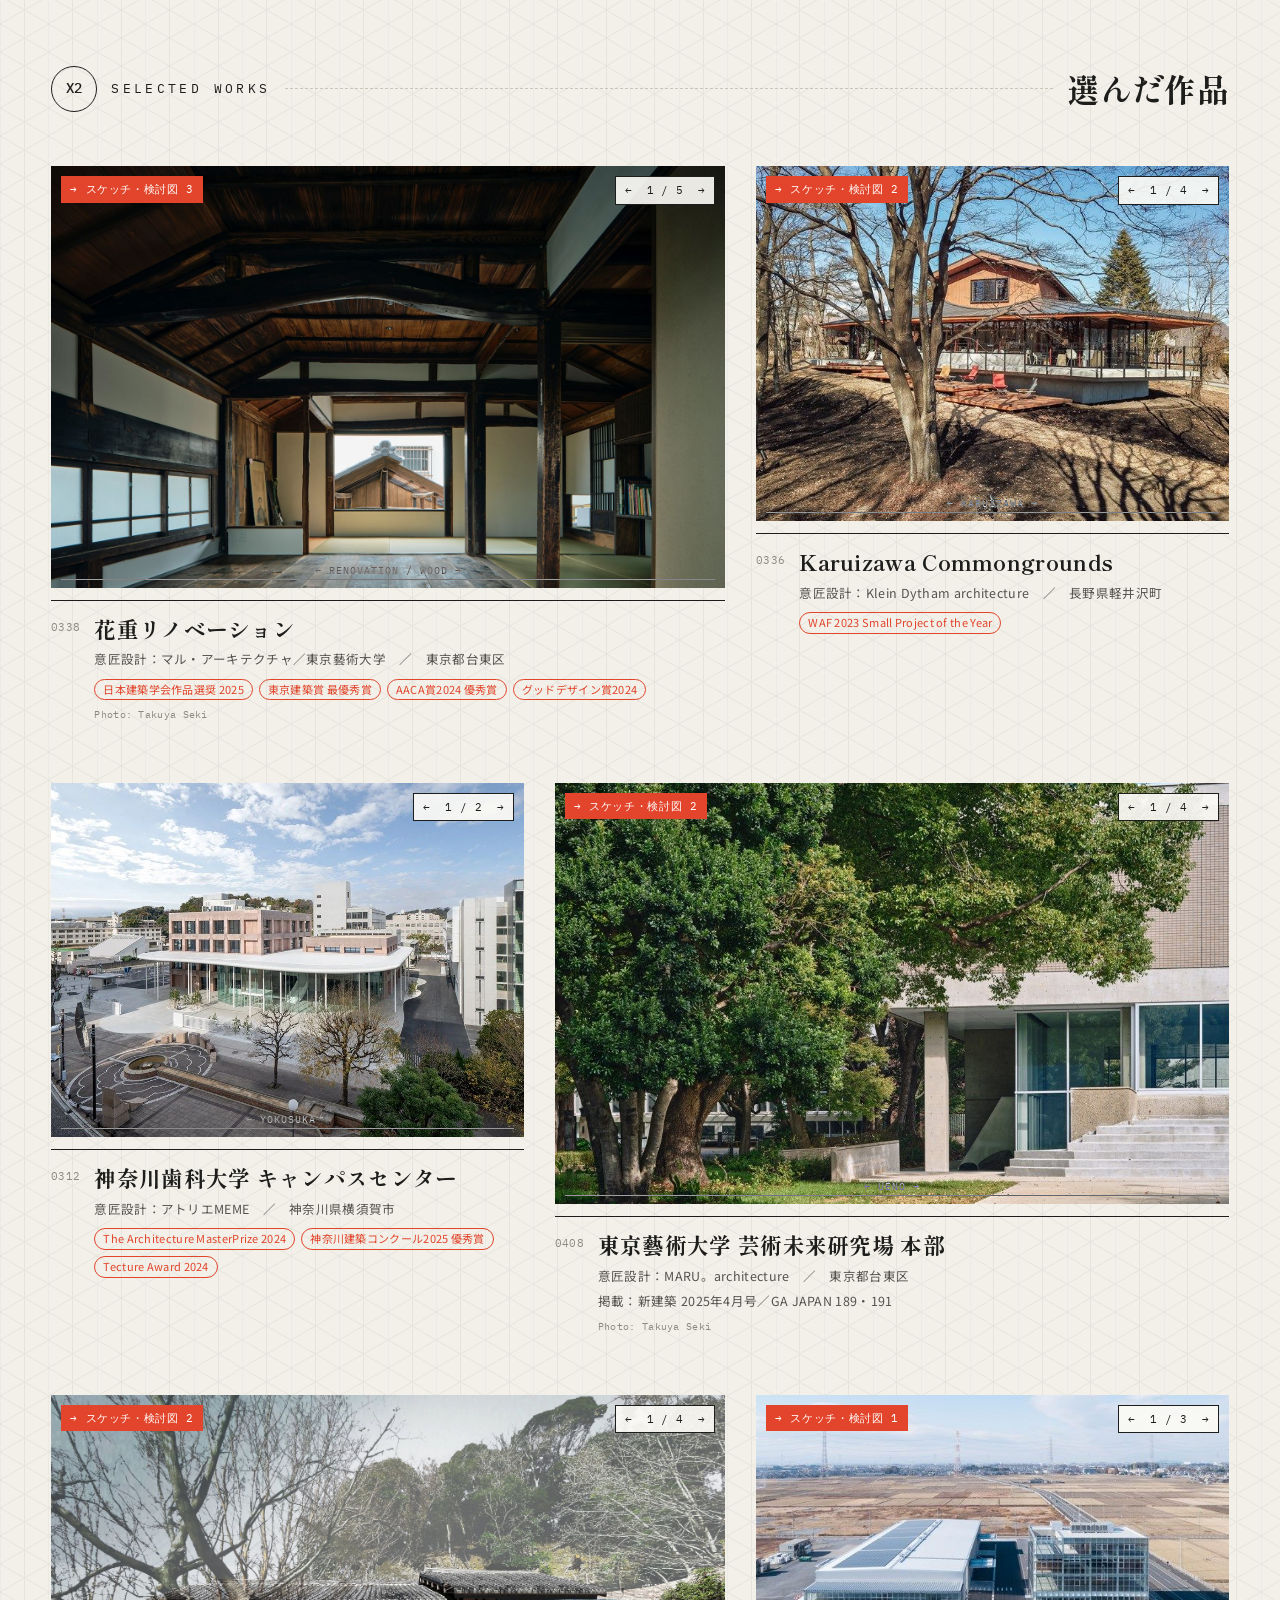
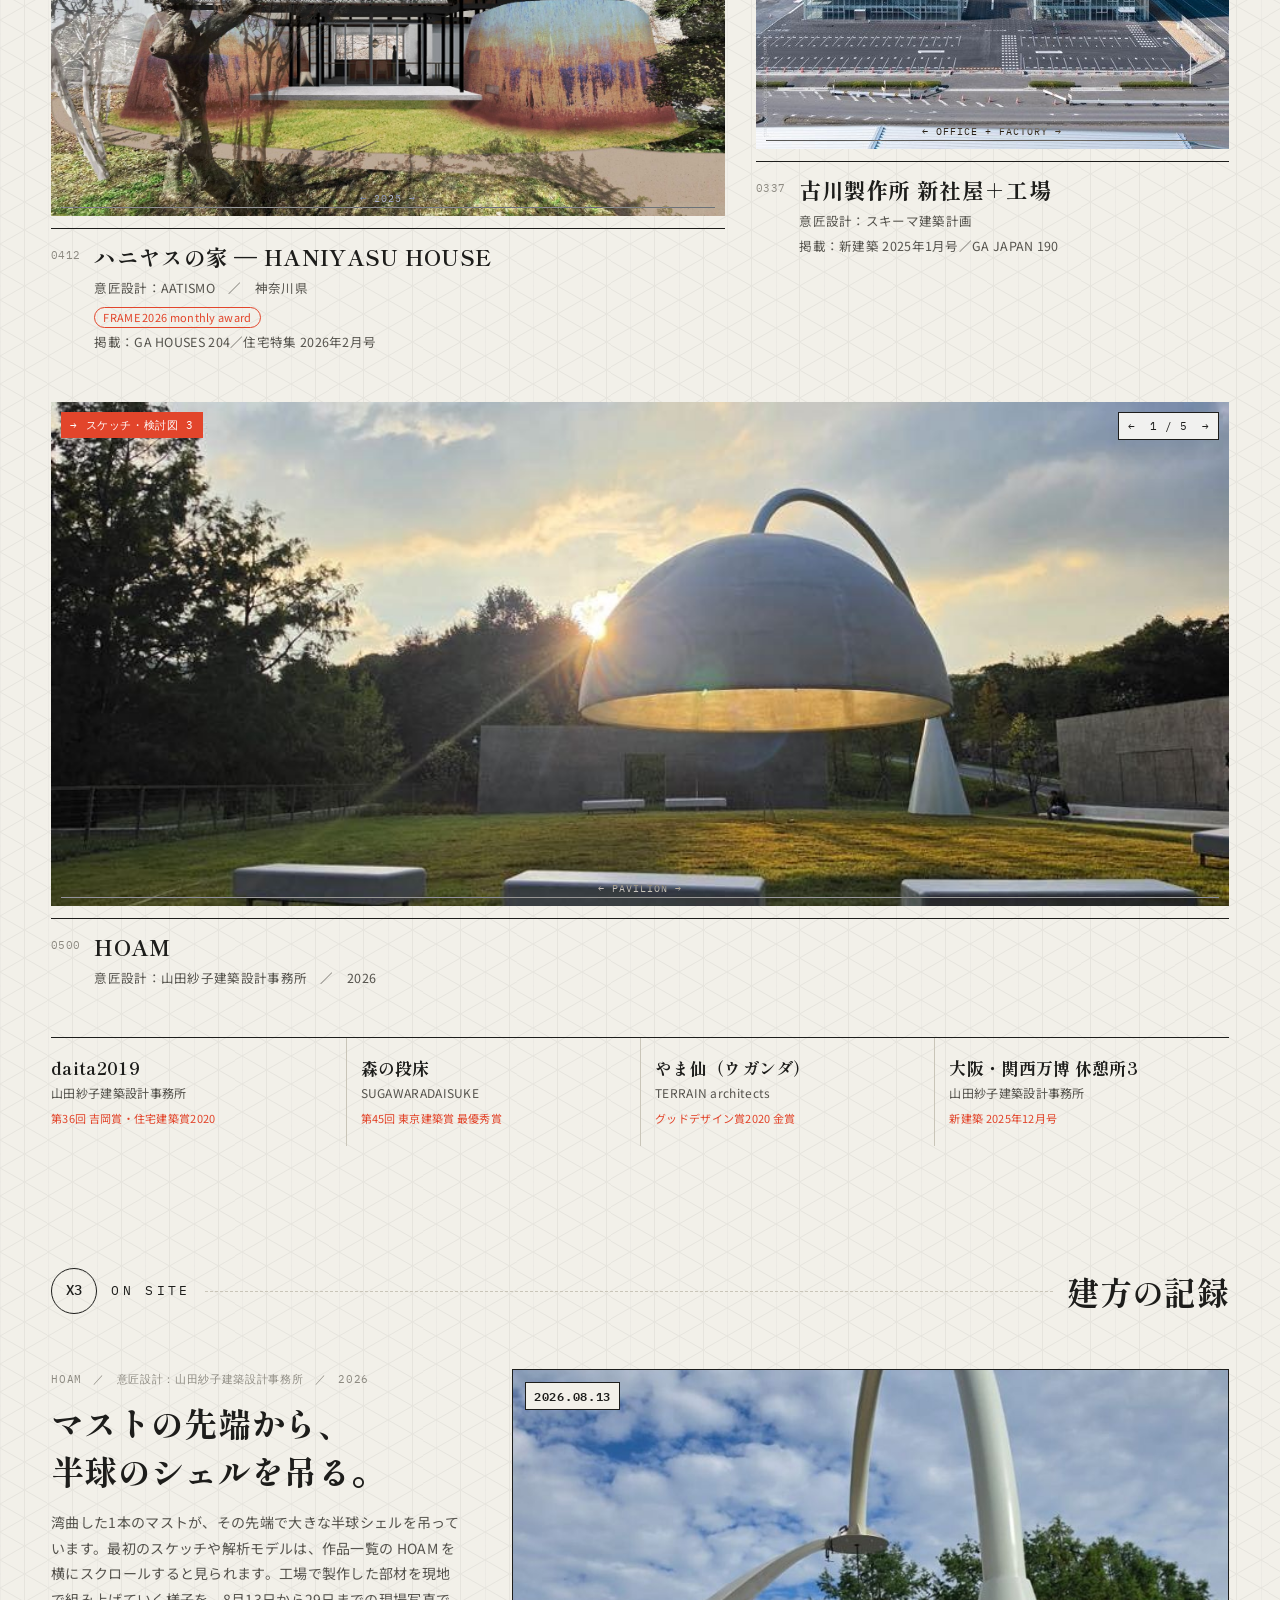
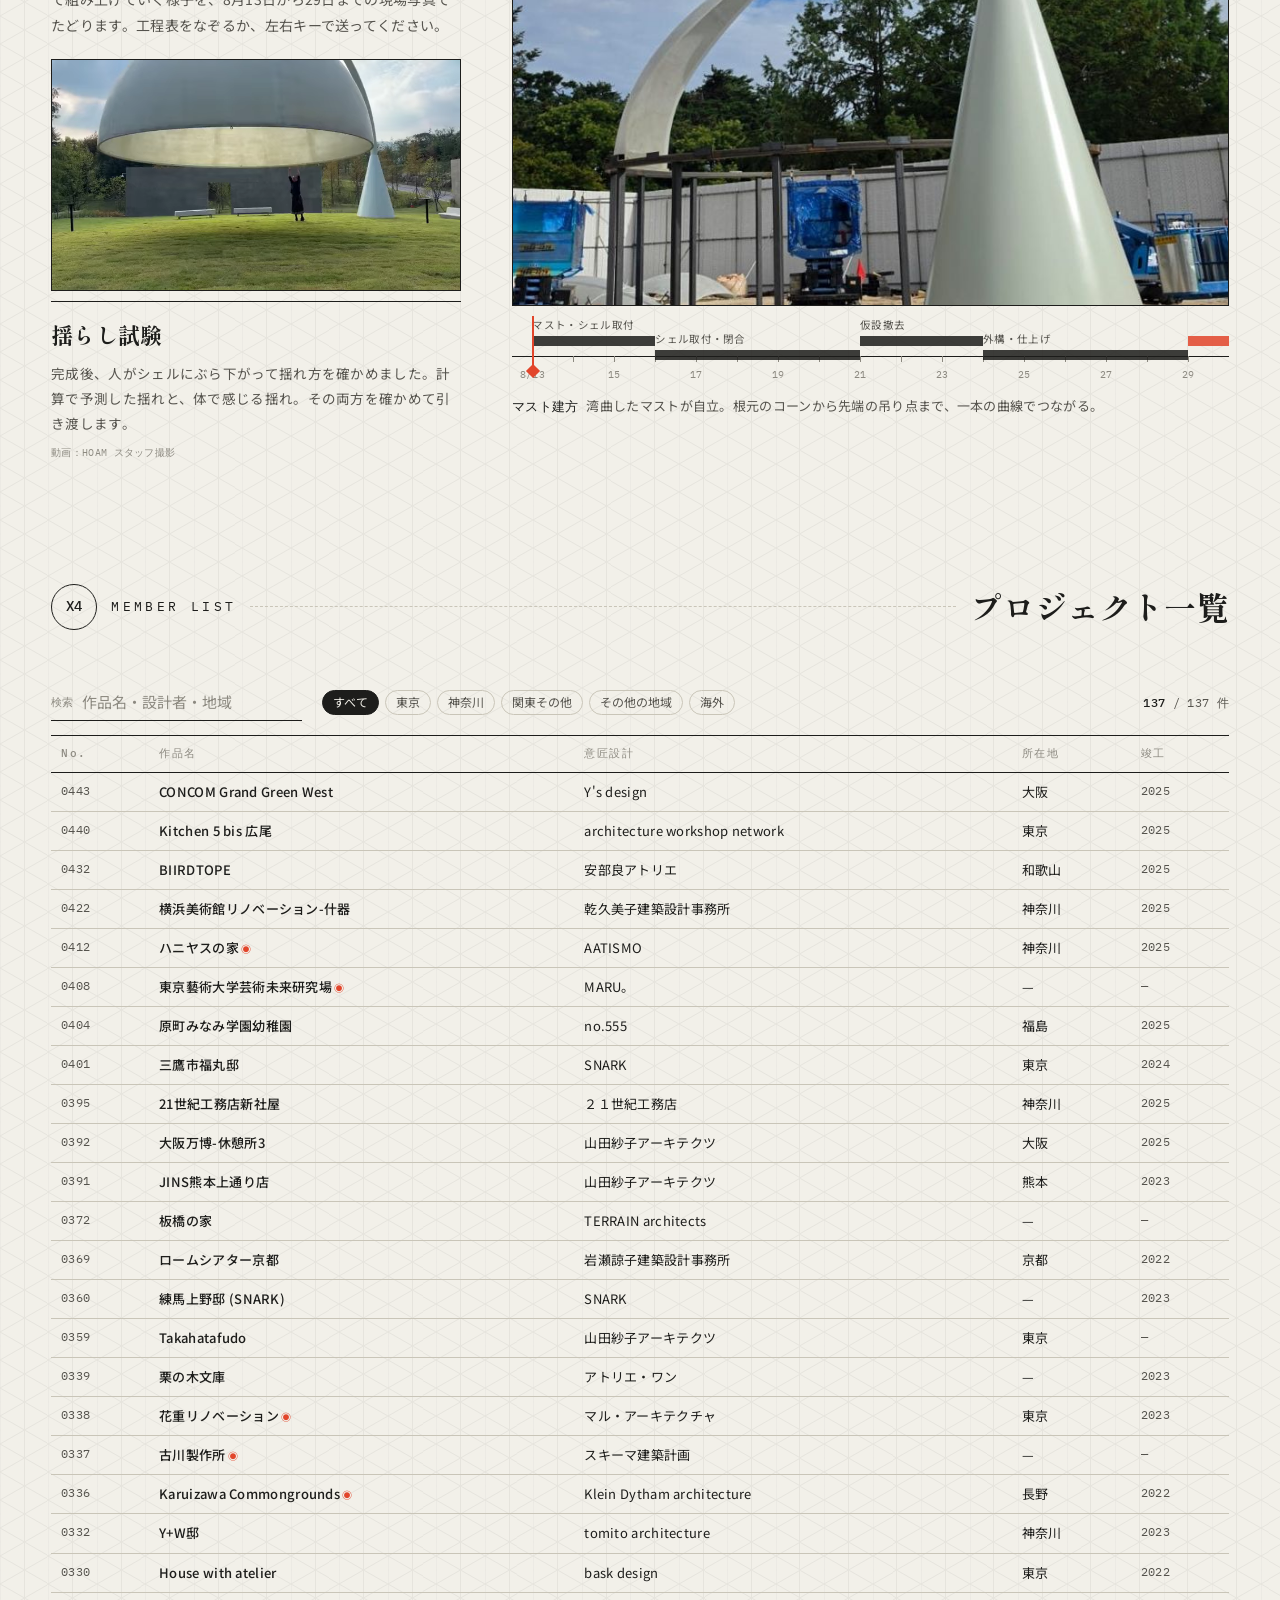
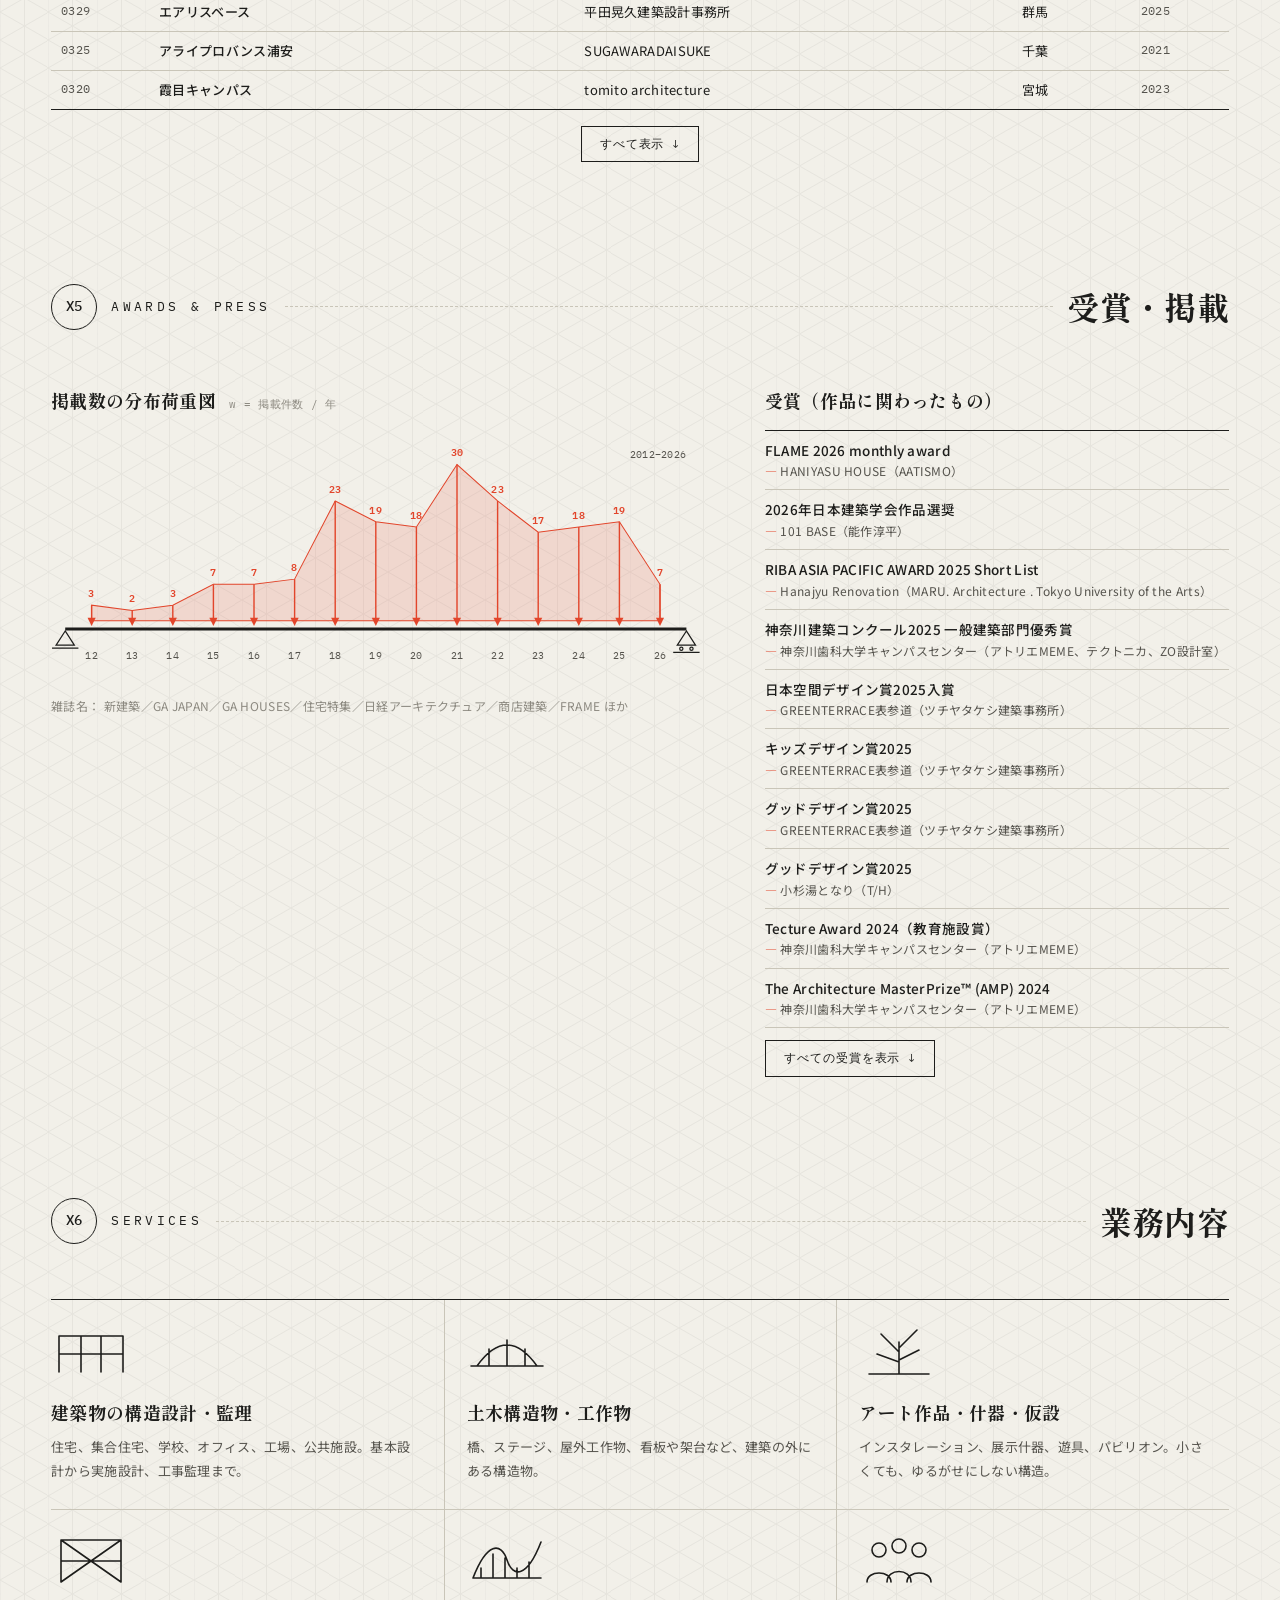
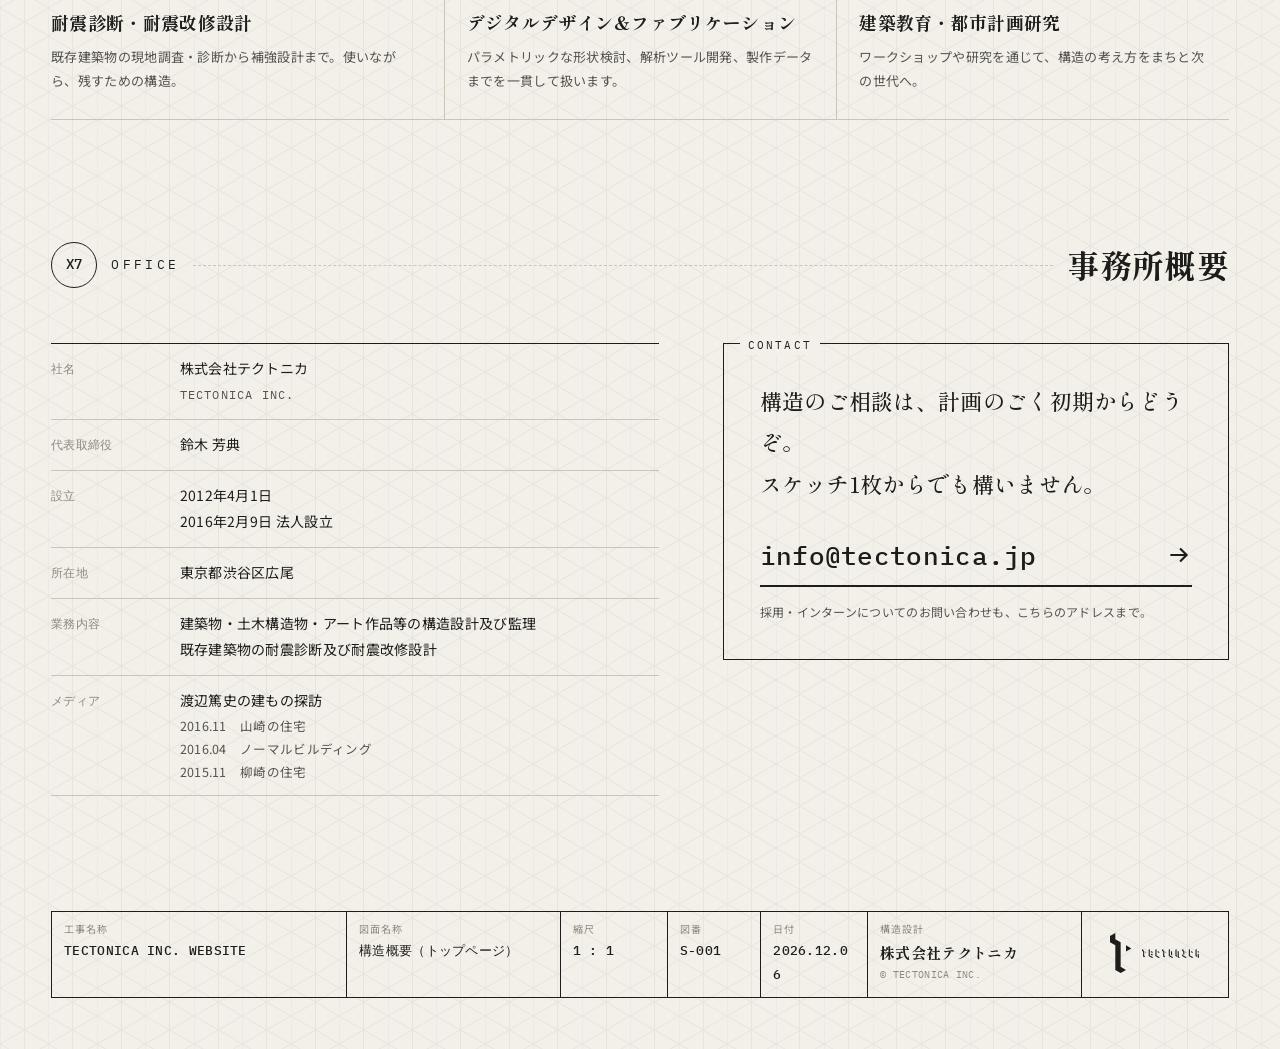
==== commit 087c6b63: "解析の架構をパラメトリックに変えられるようにする - 各構造形式にスパン・ライズ・せい・サグ・分割数・階数などのスライダーを追加 - 値を変えるとその場で組み直して解き直す。ランダム／初期値ボタン付き" ====
--- a/homepage/index.html
+++ b/homepage/index.html
@@ -44,7 +44,7 @@
       <p class="eyebrow">STRUCTURAL ENGINEERS — TOKYO, HIROO</p>
       <h1><span>力の流れを、</span><span>かたちに<b class="acc">。</b></span></h1>
       <p class="lead">テクトニカは、建築・土木構造物・アート作品の構造設計を行う構造設計事務所です。住宅から公共建築、万博の休憩所、美術館の什器まで。素材とスケールを横断しながら、建築家とともに「構造から考える建築」をつくっています。</p>
-      <p class="hint"><b>TRY →</b> 右の構造体にカーソルを置くと、その位置に荷重がかかります。樹状柱・アーチ・張弦梁・吊り屋根などの平面架構と、ラチスドーム・立体トラス・HPシェルの空間構造を切り替えられます。変形と応力図は、ブラウザ内でその場で解いた解析結果です。<br><b>DRAW →</b>「✎ 描いてみる」で、自分で引いた架構をその場で解けます。<br><b>SHAKE →</b> 右上の「揺らす」で、このページ自体を 9 層の建物として地震で揺らします。</p>
+      <p class="hint"><b>TRY →</b> 右の構造体にカーソルを置くと、その位置に荷重がかかります。樹状柱・アーチ・張弦梁・吊り屋根などの平面架構と、ラチスドーム・立体トラス・HPシェルの空間構造を切り替えられます。変形と応力図は、ブラウザ内でその場で解いた解析結果です。スパン・ライズ・分割数などはスライダーで変えられ、動かすたびに解き直します。<br><b>DRAW →</b>「✎ 描いてみる」で、自分で引いた架構をその場で解けます。<br><b>SHAKE →</b> 右上の「揺らす」で、このページ自体を 9 層の建物として地震で揺らします。</p>
     </div>
 
     <figure class="lab" aria-label="インタラクティブな骨組の構造解析">
@@ -83,6 +83,14 @@
           <button type="button" data-edit="clear">全部消す</button>
         </div>
       </div>
+      <div id="params" class="params" role="group" aria-label="形状パラメータ">
+        <span class="ph">形状</span>
+        <div class="pl"></div>
+        <div class="pb">
+          <button type="button" data-p="rand">ランダム</button>
+          <button type="button" data-p="reset">初期値</button>
+        </div>
+      </div>
       <canvas id="frame" aria-hidden="true"></canvas>
       <figcaption class="readout" aria-live="polite">
         <span><em>LOAD</em><b id="ro-load">—</b></span>
--- a/homepage/style.css
+++ b/homepage/style.css
@@ -510,3 +510,24 @@
   .q-bar b { width: 100%; font-size: 12px; }
   #q-cv { height: 150px; }
 }
+
+/* ───────── 形状パラメータ ───────── */
+.params {
+  display: flex; align-items: center; gap: 6px 16px; flex-wrap: wrap;
+  padding: 8px 14px; border-bottom: 1px solid var(--line); font-size: 12px;
+}
+.params[hidden] { display: none; }
+.params .ph { font-family: var(--mono); font-size: 10px; letter-spacing: .14em; color: var(--ink-3); }
+.params .pl { display: flex; flex-wrap: wrap; gap: 6px 16px; flex: 1; min-width: 0; }
+.params label { display: inline-flex; align-items: center; gap: 6px; white-space: nowrap; }
+.params label span { color: var(--ink-2); }
+.params input[type="range"] { width: 92px; accent-color: var(--acc); margin: 0; }
+.params label b { font-family: var(--mono); font-weight: 500; font-size: 11px; min-width: 4.6em; }
+.params .pb { display: inline-flex; gap: 6px; }
+.params .pb button { border: 1px solid var(--ink); background: none; cursor: pointer; padding: 2px 8px; font-family: var(--mono); font-size: 11px; }
+.params .pb button:first-child { border-color: var(--acc); color: var(--acc); }
+@media (max-width: 560px) {
+  .params .pl { display: grid; grid-template-columns: 1fr; gap: 4px; flex-basis: 100%; }
+  .params label { display: grid; grid-template-columns: 6.5em 1fr 4.8em; }
+  .params input[type="range"] { width: 100%; }
+}
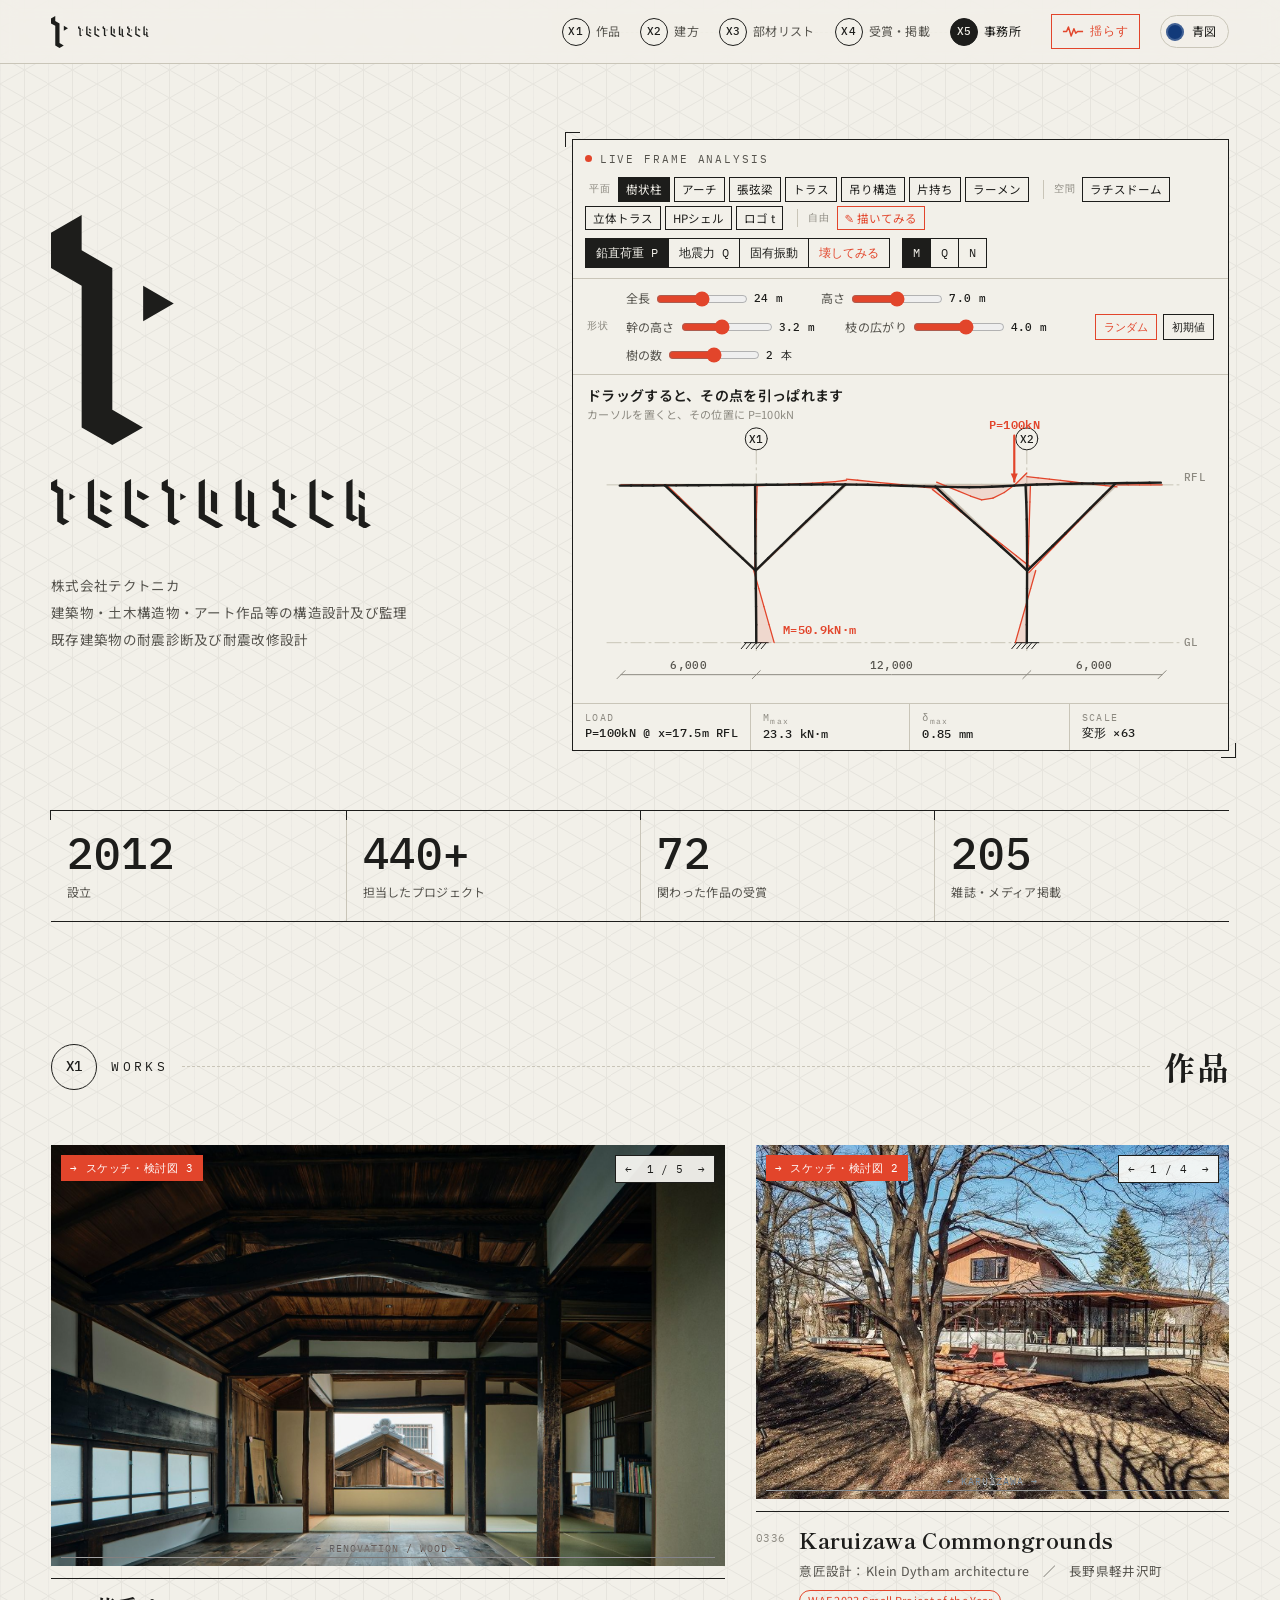
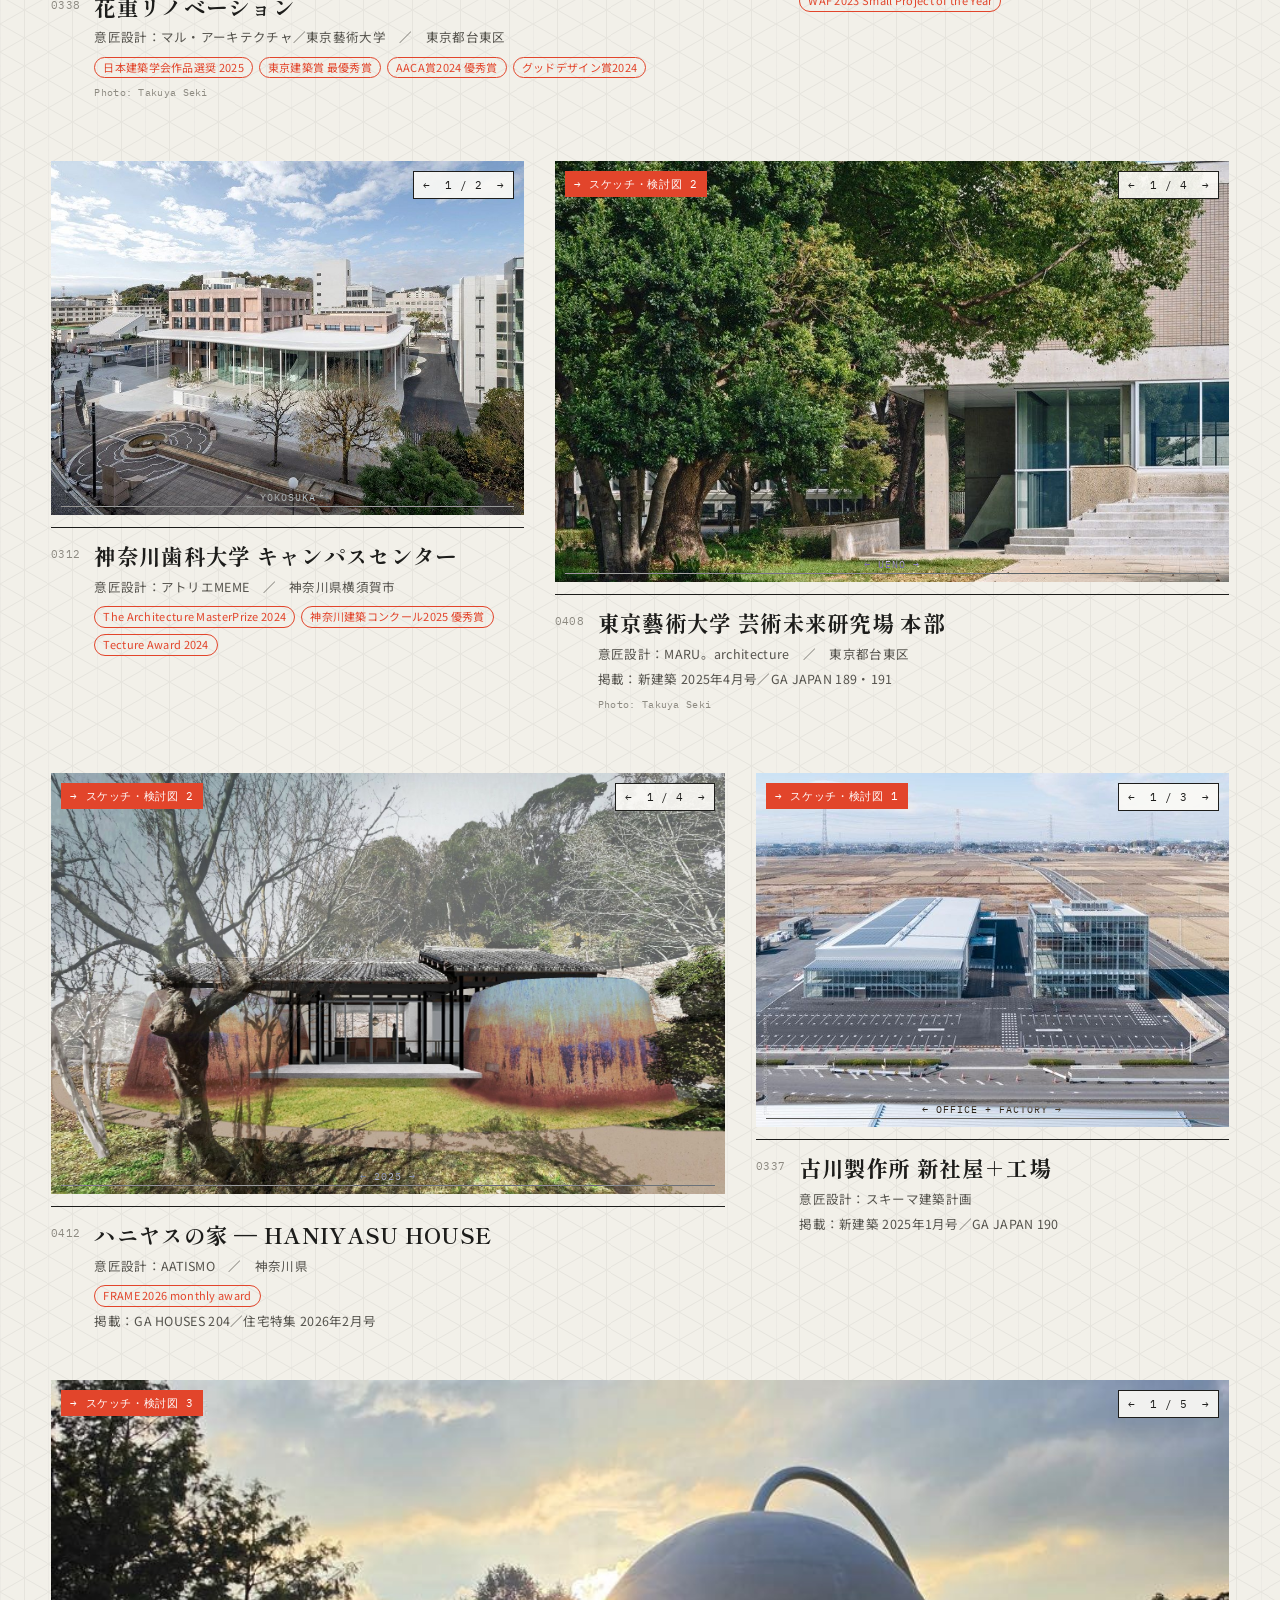
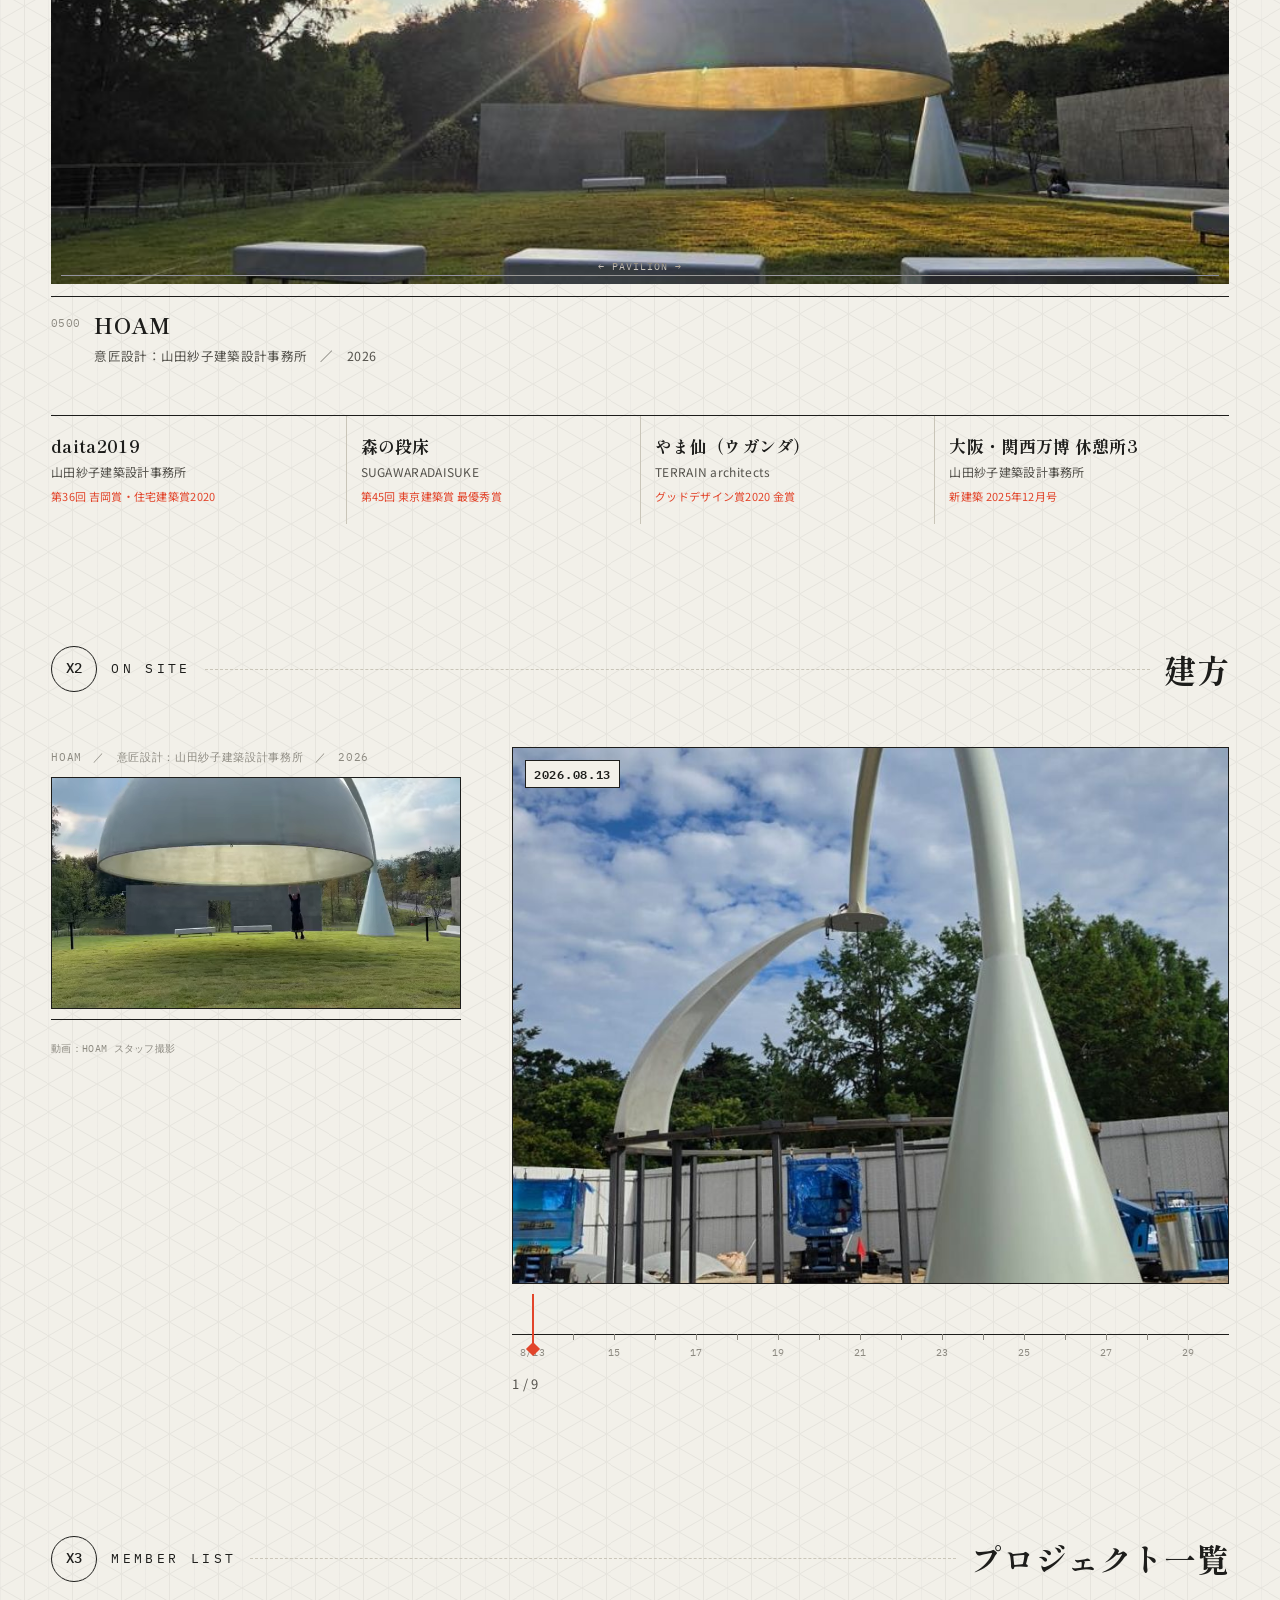
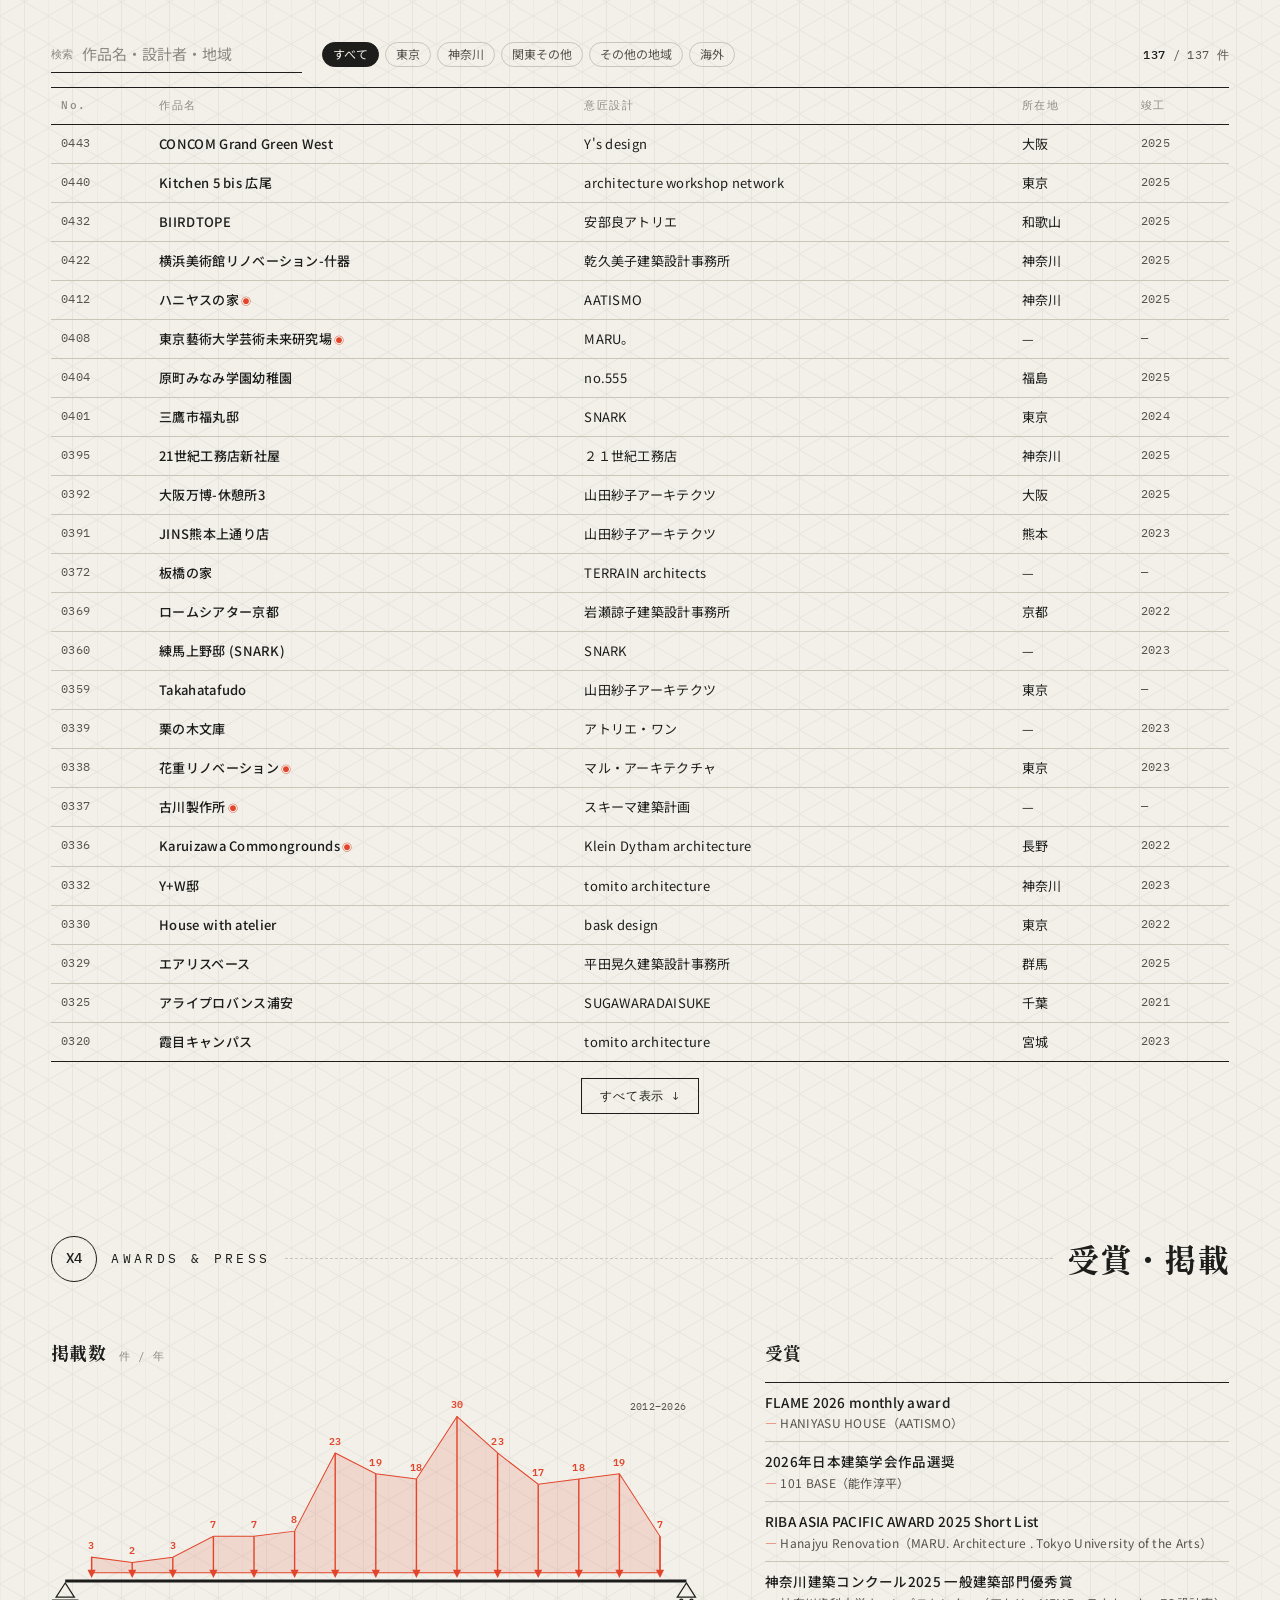
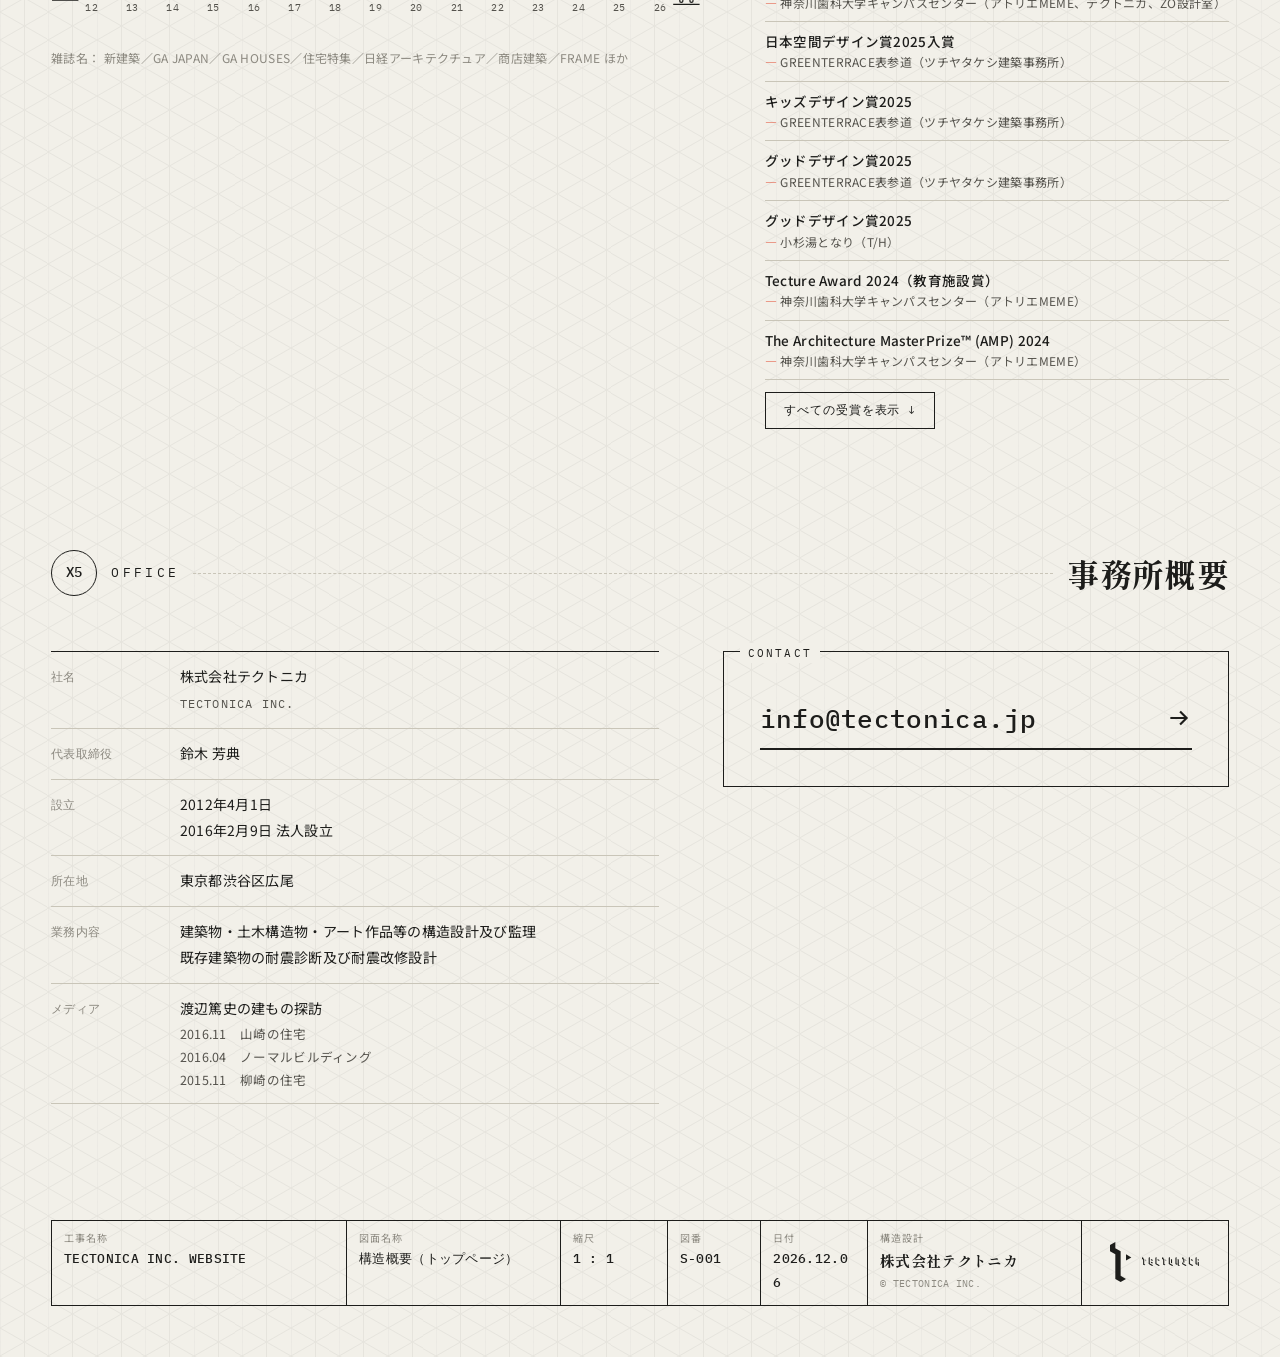
==== commit 204835d8: "新しく書いた文章を外し、既存の情報だけにする - キャッチコピー・理念・業務の説明文・建方の解説・問い合わせ文・操作説明を削除 - ヒーローは元のロゴと、現行 HP の社名・業務内容だけに - スケッ" ====
--- a/homepage/index.html
+++ b/homepage/index.html
@@ -20,13 +20,11 @@
     <svg class="type" viewBox="173.16 670.80 248.04 38.52" aria-hidden="true"><path d="M292.44 670.80L292.44 698.28L306.72 706.56L301.92 709.32L287.64 701.04L287.64 673.56L292.44 670.80Z M301.92 681.84L297.12 679.08L297.12 695.52L301.92 698.28L301.92 681.84Z M321.00 670.80L321.00 698.28L325.80 701.04L321.00 703.80L316.20 701.04L316.20 673.56L321.00 670.80Z M330.60 681.84L330.60 703.80L335.40 706.56L330.60 709.32L325.80 706.56L325.80 679.08L330.60 681.84Z M359.16 687.36L363.96 684.60L359.16 681.84L359.16 687.36Z M349.68 670.80L349.68 676.32L354.48 679.08L354.48 695.52L349.68 692.76L349.68 681.84L344.88 679.08L344.88 673.56L349.68 670.80Z M349.68 692.76L349.68 698.28L363.96 706.56L359.16 709.32L344.88 701.04L344.88 695.52L349.68 692.76Z M406.92 670.80L406.92 698.28L411.72 701.04L406.92 703.80L402.12 701.04L402.12 673.56L406.92 670.80Z M416.40 692.76L416.40 703.80L421.20 706.56L416.40 709.32L411.72 706.56L411.72 690.12L416.40 692.76Z M416.40 681.84L416.40 687.36L411.72 684.60L411.72 679.08L416.40 681.84Z M249.48 684.60L239.88 679.08L239.88 684.60L244.68 687.36L249.48 684.60Z M235.20 698.28L235.20 670.80L230.40 673.56L230.40 701.04L244.68 709.32L249.48 706.56L235.20 698.28Z M392.64 684.60L383.04 679.08L383.04 684.60L387.84 687.36L392.64 684.60Z M378.24 698.28L378.24 670.80L373.56 673.56L373.56 701.04L387.84 709.32L392.64 706.56L378.24 698.28Z M220.80 684.60L216.12 681.84L211.32 679.08L211.32 684.60L216.12 687.36L220.80 684.60Z M211.32 690.12L211.32 695.52L216.12 698.28L220.80 695.52L216.12 692.76L211.32 690.12Z M206.52 698.28L206.52 670.80L201.72 673.56L201.72 701.04L216.12 709.32L220.80 706.56L206.52 698.28Z M273.36 681.84L273.36 687.36L278.04 684.60L273.36 681.84Z M263.76 670.80L263.76 676.32L268.56 679.08L268.56 701.04L273.36 703.80L268.56 706.56L263.76 703.80L263.76 681.84L258.96 679.08L258.96 673.56L263.76 670.80Z M187.44 681.84L187.44 687.36L192.24 684.60L187.44 681.84Z M177.96 670.80L177.96 676.32L182.64 679.08L182.64 701.04L187.44 703.80L182.64 706.56L177.96 703.80L177.96 681.84L173.16 679.08L173.16 673.56L177.96 670.80Z"/></svg>
   </a>
   <nav class="axes" aria-label="セクション">
-    <a href="#about"><i>X1</i><span>理念</span></a>
-    <a href="#works"><i>X2</i><span>作品</span></a>
-    <a href="#process"><i>X3</i><span>建方</span></a>
-    <a href="#index"><i>X4</i><span>部材リスト</span></a>
-    <a href="#record"><i>X5</i><span>受賞・掲載</span></a>
-    <a href="#services"><i>X6</i><span>業務</span></a>
-    <a href="#office"><i>X7</i><span>事務所</span></a>
+    <a href="#works"><i>X1</i><span>作品</span></a>
+    <a href="#process"><i>X2</i><span>建方</span></a>
+    <a href="#index"><i>X3</i><span>部材リスト</span></a>
+    <a href="#record"><i>X4</i><span>受賞・掲載</span></a>
+    <a href="#office"><i>X5</i><span>事務所</span></a>
   </nav>
   <button class="quake-btn" type="button" aria-expanded="false" aria-controls="quake" title="このページを地震で揺らす">
     <svg viewBox="0 0 24 12" aria-hidden="true"><path d="M1 6h4l2-5 3 10 3-8 2 5 2-2h6"/></svg><span>揺らす</span>
@@ -41,10 +39,8 @@
   <!-- HERO：触れると構造解析する架構 -->
   <section class="hero">
     <div class="hero-copy">
-      <p class="eyebrow">STRUCTURAL ENGINEERS — TOKYO, HIROO</p>
-      <h1><span>力の流れを、</span><span>かたちに<b class="acc">。</b></span></h1>
-      <p class="lead">テクトニカは、建築・土木構造物・アート作品の構造設計を行う構造設計事務所です。住宅から公共建築、万博の休憩所、美術館の什器まで。素材とスケールを横断しながら、建築家とともに「構造から考える建築」をつくっています。</p>
-      <p class="hint"><b>TRY →</b> 右の構造体にカーソルを置くと、その位置に荷重がかかります。樹状柱・アーチ・張弦梁・吊り屋根などの平面架構と、ラチスドーム・立体トラス・HPシェルの空間構造を切り替えられます。変形と応力図は、ブラウザ内でその場で解いた解析結果です。スパン・ライズ・分割数などはスライダーで変えられ、動かすたびに解き直します。<br><b>DRAW →</b>「✎ 描いてみる」で、自分で引いた架構をその場で解けます。<br><b>SHAKE →</b> 右上の「揺らす」で、このページ自体を 9 層の建物として地震で揺らします。</p>
+      <h1 class="hero-logo" aria-label="TECTONICA"><svg class="mark" viewBox="258.96 475.32 76.44 143.16" aria-hidden="true"><path d="M316.32 519.36L316.32 541.44L335.40 530.40L316.32 519.36Z M278.04 475.32L278.04 497.28L297.12 508.32L297.12 596.52L316.20 607.56L297.12 618.48L278.04 607.56L278.04 519.36L258.96 508.32L258.96 486.36L278.04 475.32Z"/></svg><svg class="type" viewBox="173.16 670.80 248.04 38.52" aria-hidden="true"><path d="M292.44 670.80L292.44 698.28L306.72 706.56L301.92 709.32L287.64 701.04L287.64 673.56L292.44 670.80Z M301.92 681.84L297.12 679.08L297.12 695.52L301.92 698.28L301.92 681.84Z M321.00 670.80L321.00 698.28L325.80 701.04L321.00 703.80L316.20 701.04L316.20 673.56L321.00 670.80Z M330.60 681.84L330.60 703.80L335.40 706.56L330.60 709.32L325.80 706.56L325.80 679.08L330.60 681.84Z M359.16 687.36L363.96 684.60L359.16 681.84L359.16 687.36Z M349.68 670.80L349.68 676.32L354.48 679.08L354.48 695.52L349.68 692.76L349.68 681.84L344.88 679.08L344.88 673.56L349.68 670.80Z M349.68 692.76L349.68 698.28L363.96 706.56L359.16 709.32L344.88 701.04L344.88 695.52L349.68 692.76Z M406.92 670.80L406.92 698.28L411.72 701.04L406.92 703.80L402.12 701.04L402.12 673.56L406.92 670.80Z M416.40 692.76L416.40 703.80L421.20 706.56L416.40 709.32L411.72 706.56L411.72 690.12L416.40 692.76Z M416.40 681.84L416.40 687.36L411.72 684.60L411.72 679.08L416.40 681.84Z M249.48 684.60L239.88 679.08L239.88 684.60L244.68 687.36L249.48 684.60Z M235.20 698.28L235.20 670.80L230.40 673.56L230.40 701.04L244.68 709.32L249.48 706.56L235.20 698.28Z M392.64 684.60L383.04 679.08L383.04 684.60L387.84 687.36L392.64 684.60Z M378.24 698.28L378.24 670.80L373.56 673.56L373.56 701.04L387.84 709.32L392.64 706.56L378.24 698.28Z M220.80 684.60L216.12 681.84L211.32 679.08L211.32 684.60L216.12 687.36L220.80 684.60Z M211.32 690.12L211.32 695.52L216.12 698.28L220.80 695.52L216.12 692.76L211.32 690.12Z M206.52 698.28L206.52 670.80L201.72 673.56L201.72 701.04L216.12 709.32L220.80 706.56L206.52 698.28Z M273.36 681.84L273.36 687.36L278.04 684.60L273.36 681.84Z M263.76 670.80L263.76 676.32L268.56 679.08L268.56 701.04L273.36 703.80L268.56 706.56L263.76 703.80L263.76 681.84L258.96 679.08L258.96 673.56L263.76 670.80Z M187.44 681.84L187.44 687.36L192.24 684.60L187.44 681.84Z M177.96 670.80L177.96 676.32L182.64 679.08L182.64 701.04L187.44 703.80L182.64 706.56L177.96 703.80L177.96 681.84L173.16 679.08L173.16 673.56L177.96 670.80Z"/></svg></h1>
+      <p class="lead">株式会社テクトニカ<br>建築物・土木構造物・アート作品等の構造設計及び監理<br>既存建築物の耐震診断及び耐震改修設計</p>
     </div>
 
     <figure class="lab" aria-label="インタラクティブな骨組の構造解析">
@@ -109,38 +105,22 @@
     <div><b data-count="pubs">0</b><span>雑誌・メディア掲載</span></div>
   </section>
 
-  <!-- X1 理念 -->
-  <section id="about" class="sec">
-    <h2 class="sec-h"><i>X1</i><span>ABOUT</span><em>構造から、考える。</em></h2>
-    <div class="about">
-      <p class="about-lead">構造は、計算の「結果」ではなく設計の「出発点」だと考えています。<br>どこに柱を立て、どの方向に力を逃がすか。その選び方ひとつで、空間の明るさも、素材の見え方も、建築の佇まいも変わります。</p>
-      <ol class="tenets">
-        <li><span class="n">01</span><h3>対話する構造</h3><p>スケッチの段階から建築家と並走し、架構のアイデアを複数案で提案します。数字は、議論を前に進めるための言葉です。</p></li>
-        <li><span class="n">02</span><h3>素材とスケールを横断する</h3><p>木造・RC造・S造・混構造、新築から改修、仮設パビリオン、家具・什器、アート作品まで。対象を選ばず、それぞれに固有の解き方を探します。</p></li>
-        <li><span class="n">03</span><h3>解析と、ものづくり</h3><p>解析・作図ツールの自社開発、デジタルデザイン＆ファブリケーション。計算と製作のあいだをつなぎ、つくれる構造を描きます。</p></li>
-        <li><span class="n">04</span><h3>まちと教育へ</h3><p>建築教育のワークショップや都市計画の研究を通じて、構造の考え方を建築の外へもひらいていきます。</p></li>
-      </ol>
-    </div>
-  </section>
-
-  <!-- X2 作品 -->
+  <!-- X1 作品 -->
   <section id="works" class="sec">
-    <h2 class="sec-h"><i>X2</i><span>SELECTED WORKS</span><em>選んだ作品</em></h2>
+    <h2 class="sec-h"><i>X1</i><span>WORKS</span><em>作品</em></h2>
     <div class="works" id="works-grid"></div>
   </section>
 
 
-  <!-- X3 建方の記録 -->
+  <!-- X2 建方 -->
   <section id="process" class="sec">
-    <h2 class="sec-h"><i>X3</i><span>ON SITE</span><em>建方の記録</em></h2>
+    <h2 class="sec-h"><i>X2</i><span>ON SITE</span><em>建方</em></h2>
     <div class="proc">
       <div class="proc-text">
         <p class="kicker">HOAM　／　意匠設計：山田紗子建築設計事務所　／　2026</p>
-        <h3>マストの先端から、<br>半球のシェルを吊る。</h3>
-        <p>湾曲した1本のマストが、その先端で大きな半球シェルを吊っています。最初のスケッチや解析モデルは、作品一覧の HOAM を横にスクロールすると見られます。工場で製作した部材を現地で組み上げていく様子を、8月13日から29日までの現場写真でたどります。工程表をなぞるか、左右キーで送ってください。</p>
         <figure class="shake">
       <video poster="img/process/shake-poster.jpg" muted loop playsinline autoplay preload="metadata"><source src="img/process/shake.webm" type="video/webm"><source src="img/process/shake.mp4" type="video/mp4"></video>
-      <figcaption><b>揺らし試験</b>完成後、人がシェルにぶら下がって揺れ方を確かめました。計算で予測した揺れと、体で感じる揺れ。その両方を確かめて引き渡します。<small>動画：HOAM スタッフ撮影</small></figcaption>
+      <figcaption><small>動画：HOAM スタッフ撮影</small></figcaption>
         </figure>
       </div>
       <div class="proc-view">
@@ -151,9 +131,9 @@
     </div>
   </section>
 
-  <!-- X4 部材リスト（全プロジェクト一覧） -->
+  <!-- X3 部材リスト（全プロジェクト一覧） -->
   <section id="index" class="sec">
-    <h2 class="sec-h"><i>X4</i><span>MEMBER LIST</span><em>プロジェクト一覧</em></h2>
+    <h2 class="sec-h"><i>X3</i><span>MEMBER LIST</span><em>プロジェクト一覧</em></h2>
     <div class="list-tools">
       <label class="search"><span>検索</span><input id="q" type="search" placeholder="作品名・設計者・地域" autocomplete="off"></label>
       <div class="chips" id="chips" role="group" aria-label="地域で絞り込み"></div>
@@ -171,37 +151,24 @@
 
   <!-- X4 受賞・掲載 -->
   <section id="record" class="sec">
-    <h2 class="sec-h"><i>X5</i><span>AWARDS &amp; PRESS</span><em>受賞・掲載</em></h2>
+    <h2 class="sec-h"><i>X4</i><span>AWARDS &amp; PRESS</span><em>受賞・掲載</em></h2>
     <div class="record">
       <div class="loadchart">
-        <h3>掲載数の分布荷重図 <small>w = 掲載件数 / 年</small></h3>
+        <h3>掲載数 <small>件 / 年</small></h3>
         <svg id="pubchart" role="img" aria-label="年別の雑誌掲載件数"></svg>
         <p class="note">雑誌名： 新建築／GA JAPAN／GA HOUSES／住宅特集／日経アーキテクチュア／商店建築／FRAME ほか</p>
       </div>
       <div class="awards">
-        <h3>受賞（作品に関わったもの）</h3>
+        <h3>受賞</h3>
         <ul id="awards"></ul>
         <button class="more sm" id="more-aw" type="button">すべての受賞を表示 ↓</button>
       </div>
     </div>
   </section>
 
-  <!-- X5 業務 -->
-  <section id="services" class="sec">
-    <h2 class="sec-h"><i>X6</i><span>SERVICES</span><em>業務内容</em></h2>
-    <ul class="svc">
-      <li><svg viewBox="0 0 80 56"><path d="M8 50V14h64v36M8 32h64M30 14v36M50 14v36"/></svg><h3>建築物の構造設計・監理</h3><p>住宅、集合住宅、学校、オフィス、工場、公共施設。基本設計から実施設計、工事監理まで。</p></li>
-      <li><svg viewBox="0 0 80 56"><path d="M4 44h72M10 44Q40 2 70 44M22 44V27M40 44V18M58 44V27"/></svg><h3>土木構造物・工作物</h3><p>橋、ステージ、屋外工作物、看板や架台など、建築の外にある構造物。</p></li>
-      <li><svg viewBox="0 0 80 56"><path d="M40 52V20M40 30L22 12M40 26L58 8M40 38L60 28M40 40L18 32M10 52h60"/></svg><h3>アート作品・什器・仮設</h3><p>インスタレーション、展示什器、遊具、パビリオン。小さくても、ゆるがせにしない構造。</p></li>
-      <li><svg viewBox="0 0 80 56"><path d="M10 50V8h60v42M10 8l60 42M70 8L10 50M10 29h60"/></svg><h3>耐震診断・耐震改修設計</h3><p>既存建築物の現地調査・診断から補強設計まで。使いながら、残すための構造。</p></li>
-      <li><svg viewBox="0 0 80 56"><path d="M6 46C20 10 34 10 40 28S60 46 74 10M6 46h68M14 46V36M26 46V22M38 46V26M50 46V36M62 46V30"/></svg><h3>デジタルデザイン＆ファブリケーション</h3><p>パラメトリックな形状検討、解析ツール開発、製作データまでを一貫して扱います。</p></li>
-      <li><svg viewBox="0 0 80 56"><circle cx="20" cy="18" r="7"/><circle cx="40" cy="14" r="7"/><circle cx="60" cy="18" r="7"/><path d="M8 50c0-12 24-12 24 0M28 50c0-14 24-14 24 0M48 50c0-12 24-12 24 0"/></svg><h3>建築教育・都市計画研究</h3><p>ワークショップや研究を通じて、構造の考え方をまちと次の世代へ。</p></li>
-    </ul>
-  </section>
-
-  <!-- X6 事務所 -->
+  <!-- X5 事務所 -->
   <section id="office" class="sec">
-    <h2 class="sec-h"><i>X7</i><span>OFFICE</span><em>事務所概要</em></h2>
+    <h2 class="sec-h"><i>X5</i><span>OFFICE</span><em>事務所概要</em></h2>
     <div class="office">
       <dl class="spec">
         <div><dt>社名</dt><dd>株式会社テクトニカ<br><span class="en">TECTONICA INC.</span></dd></div>
@@ -212,9 +179,7 @@
         <div><dt>メディア</dt><dd id="tv"></dd></div>
       </dl>
       <div class="contact">
-        <p class="c-lead">構造のご相談は、計画のごく初期からどうぞ。<br>スケッチ1枚からでも構いません。</p>
         <a class="mail" href="mailto:info@tectonica.jp"><span>info@tectonica.jp</span><svg viewBox="0 0 24 24" aria-hidden="true"><path d="M4 12h15M13 6l6 6-6 6"/></svg></a>
-        <p class="c-sub">採用・インターンについてのお問い合わせも、こちらのアドレスまで。</p>
       </div>
     </div>
   </section>
@@ -224,7 +189,7 @@
 <!-- このページを地震で揺らす -->
 <aside id="quake" class="quake" aria-label="このページの地震応答" hidden>
   <div class="q-bar">
-    <b>このページは 9 層の建物です</b>
+    <b id="q-title"></b>
     <div class="seg" role="group" aria-label="構造">
       <button type="button" data-q="rigid" class="on">耐震構造</button>
       <button type="button" data-q="iso">免震構造</button>
--- a/homepage/style.css
+++ b/homepage/style.css
@@ -531,3 +531,10 @@
   .params label { display: grid; grid-template-columns: 6.5em 1fr 4.8em; }
   .params input[type="range"] { width: 100%; }
 }
+
+/* ───────── ヒーローのロゴ ───────── */
+.hero-logo { display: flex; flex-direction: column; align-items: flex-start; gap: clamp(18px, 3vw, 34px); margin: 0 0 clamp(24px, 4vw, 44px); color: var(--ink); }
+.hero-logo svg { fill: currentColor; display: block; }
+.hero-logo .mark { height: clamp(120px, 20vw, 230px); width: auto; }
+.hero-logo .type { width: clamp(200px, 26vw, 320px); height: auto; }
+.hero .lead { font-size: 13.5px; line-height: 2; }
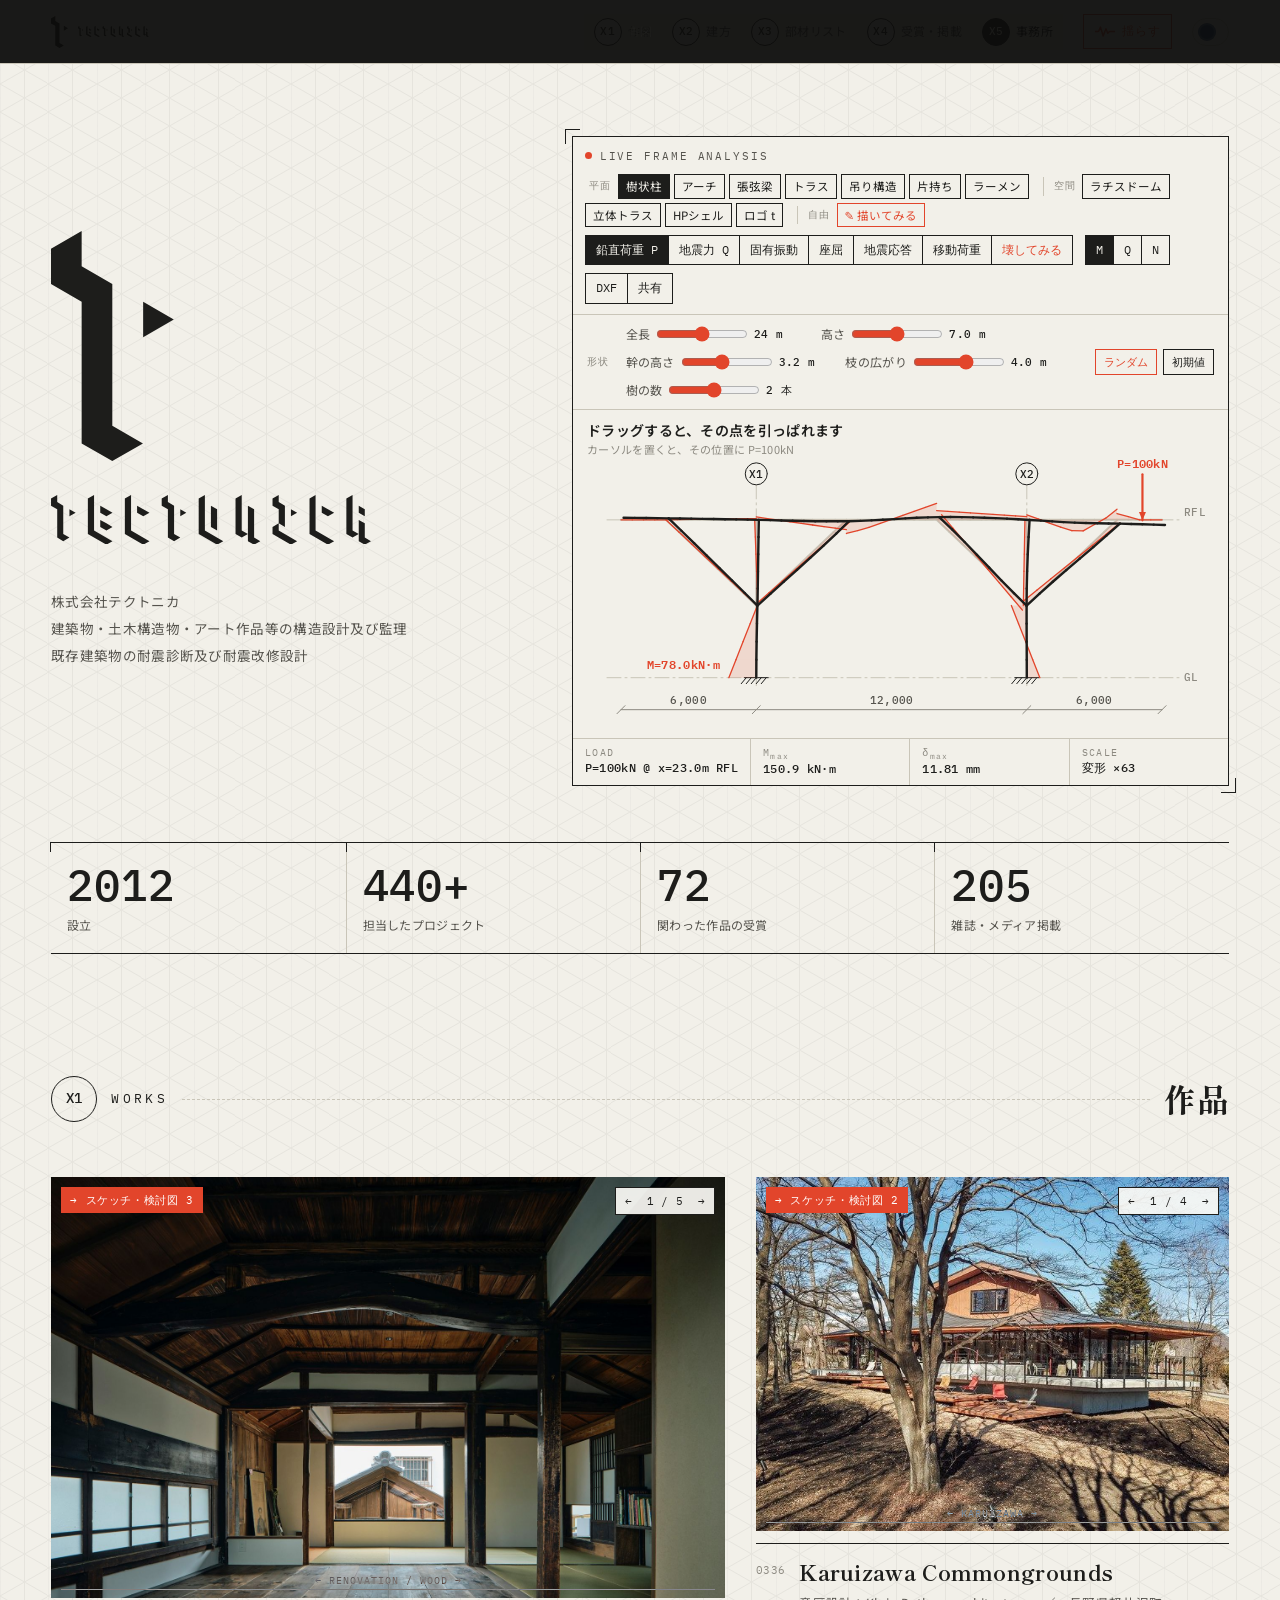
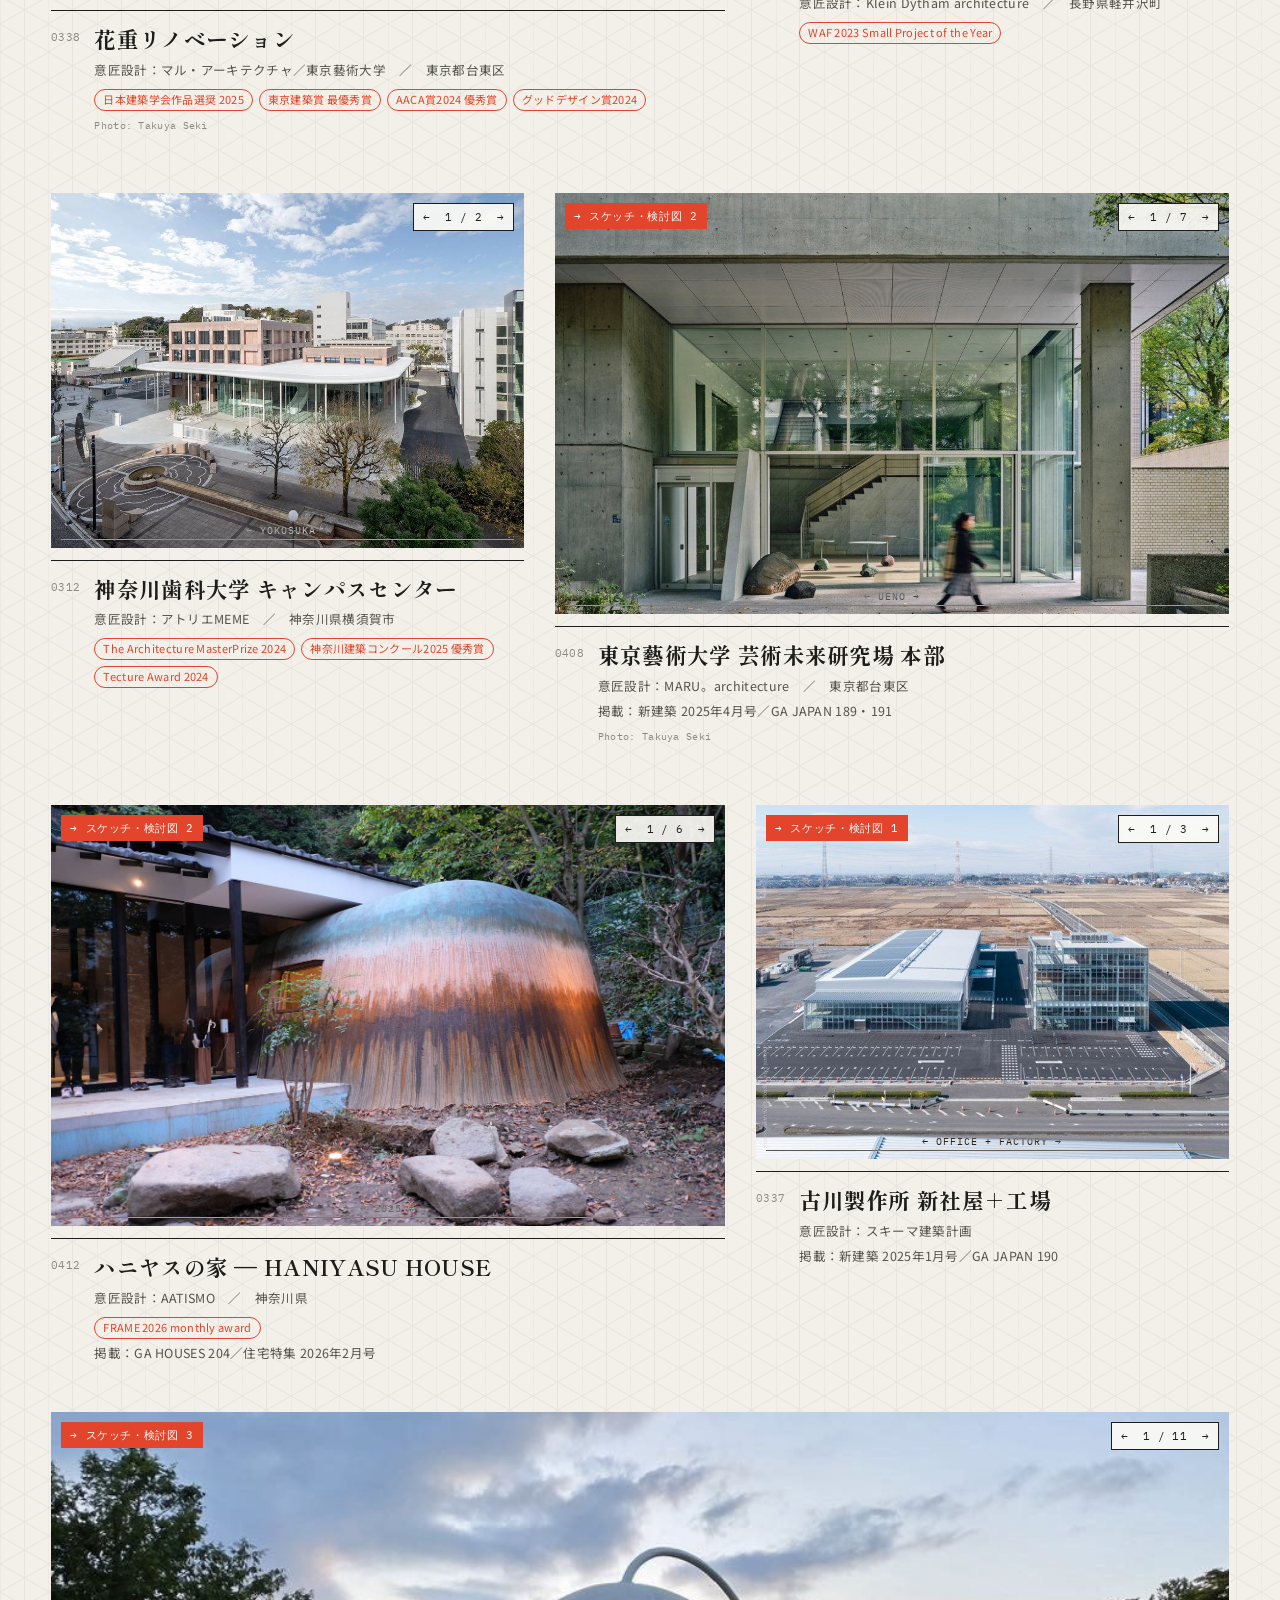
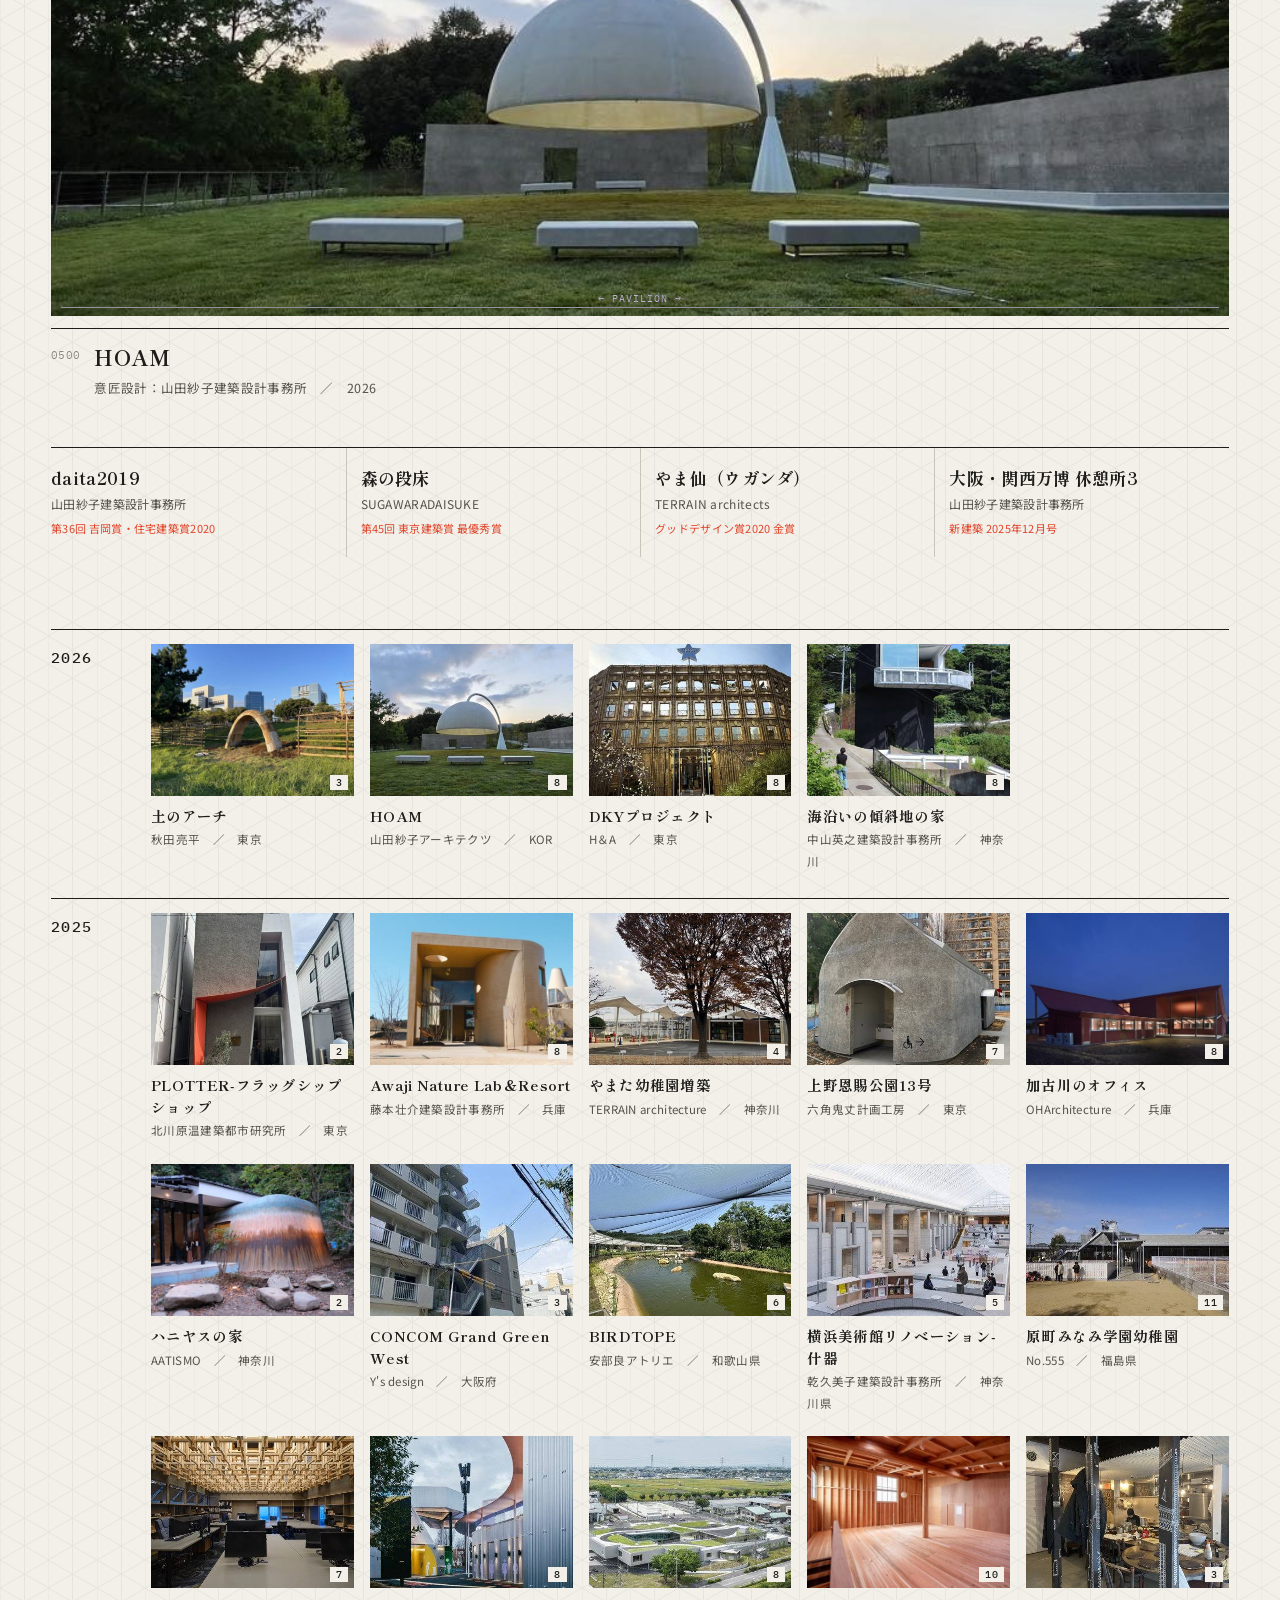
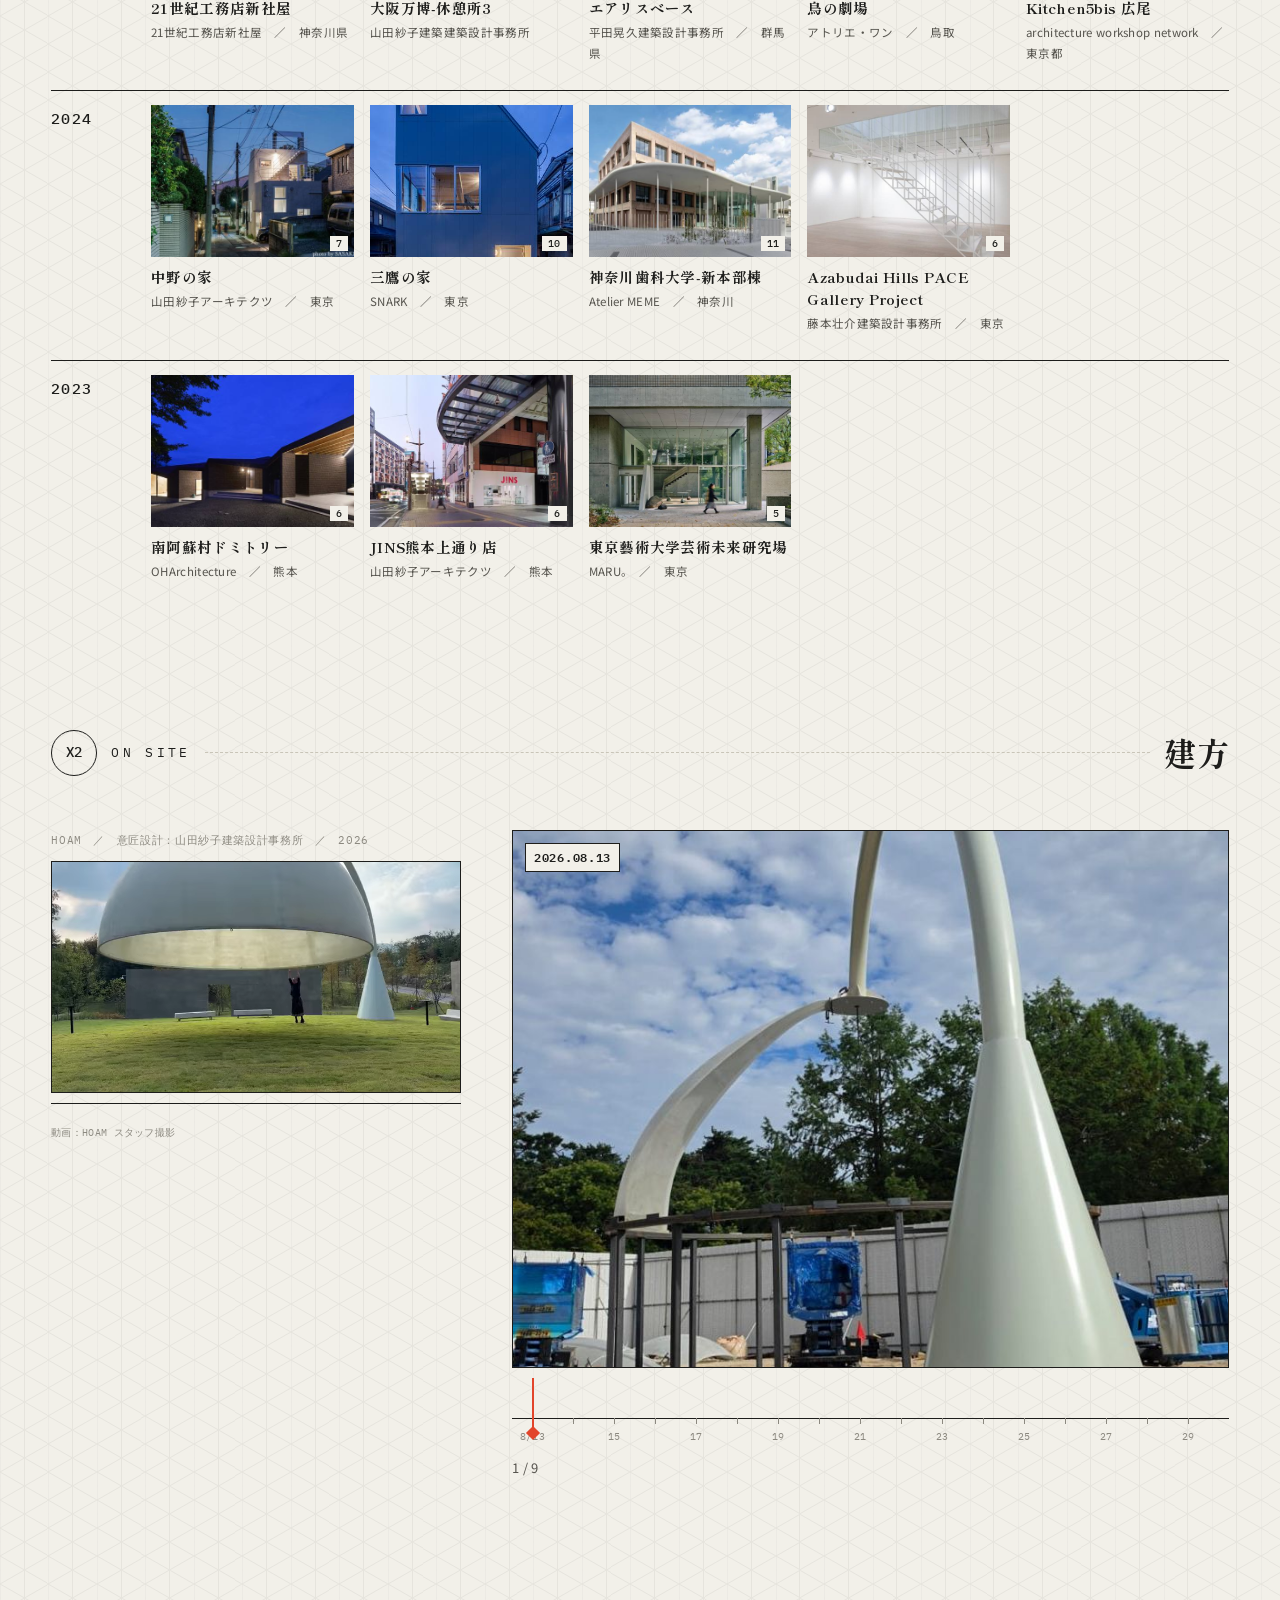
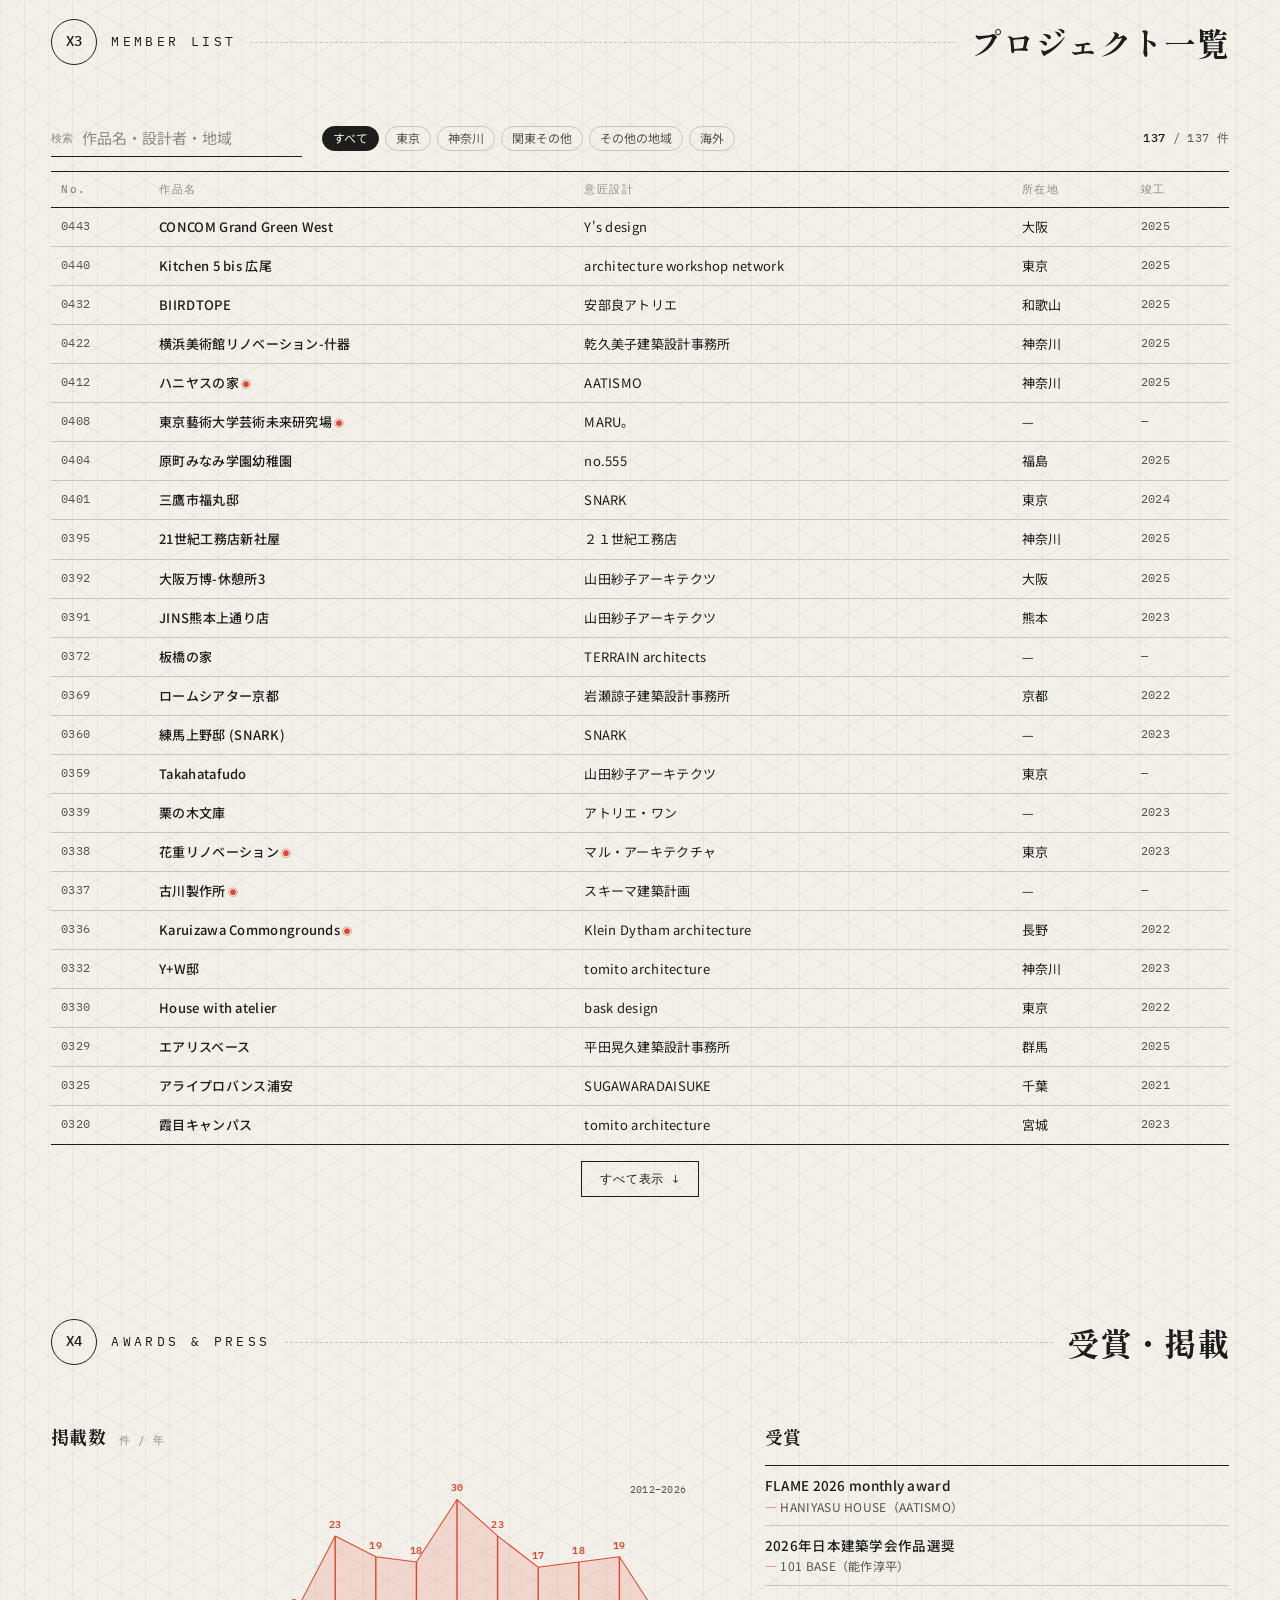
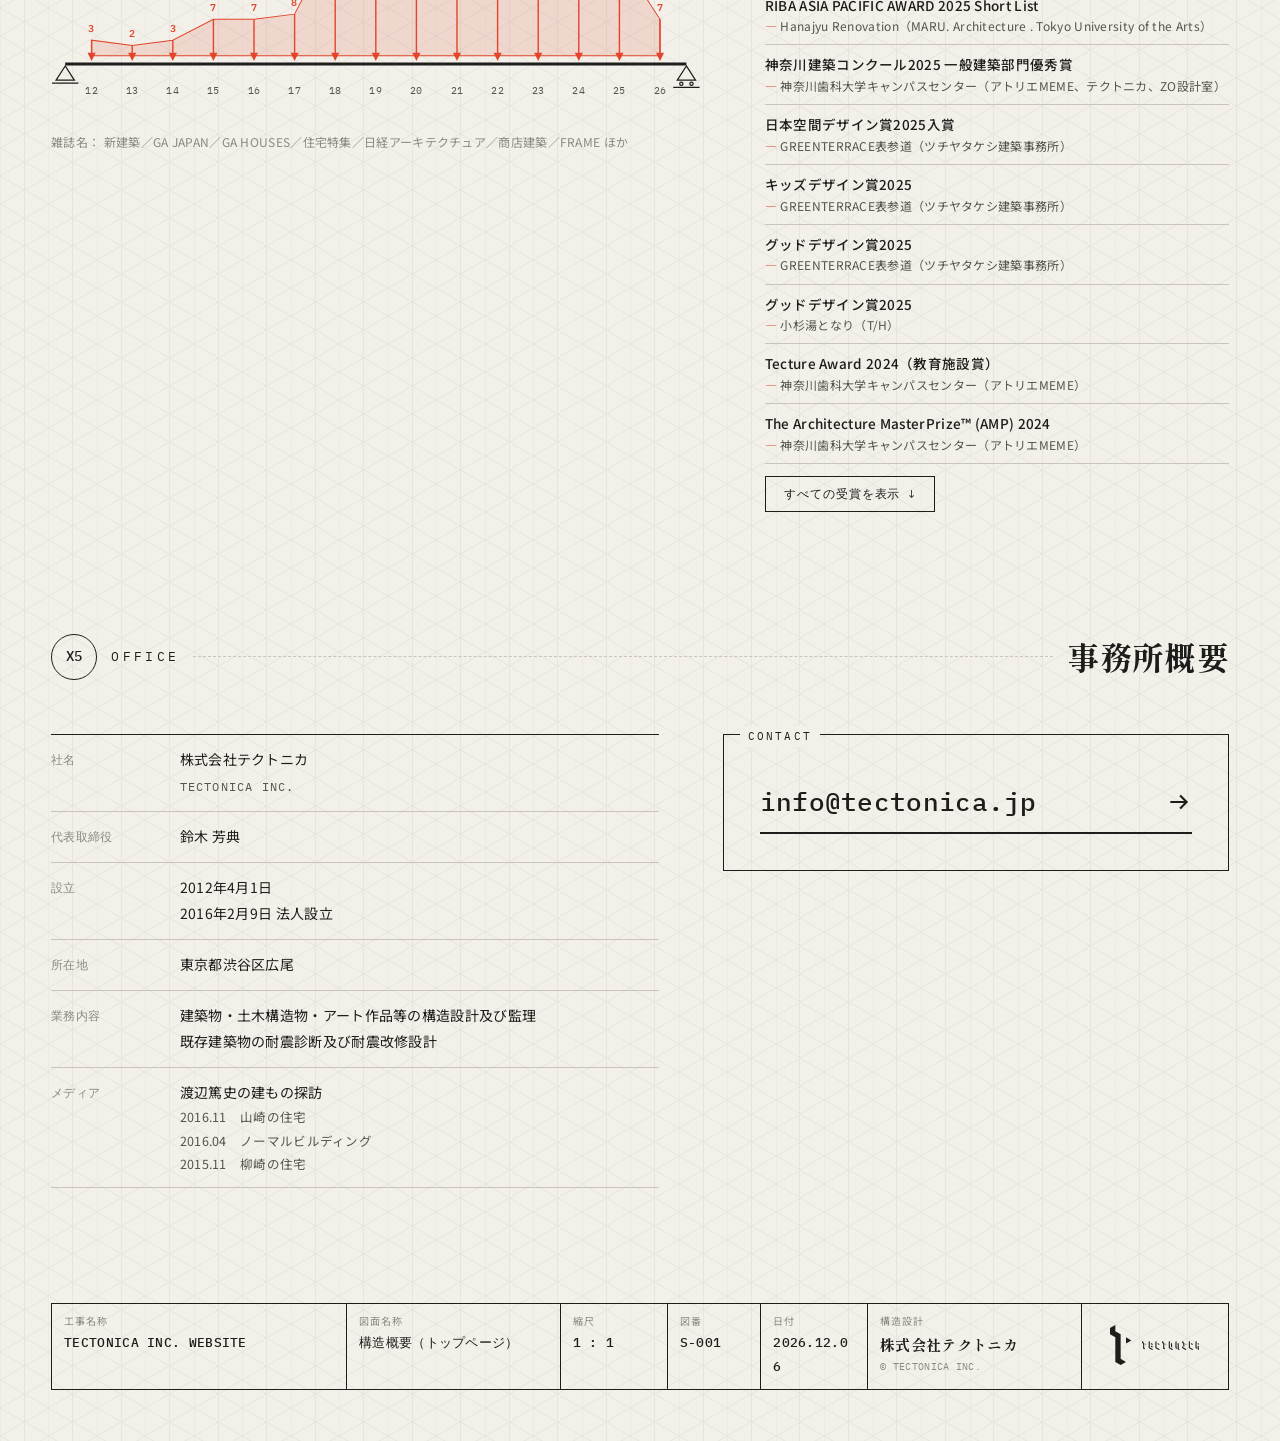
==== commit 3b2a2fbd: "現行サイトの作品写真を取り込み、解析に座屈・地震応答・移動荷重・DXF・共有を追加 - 現行サイトの作品 26 件・写真 170 枚を img/site/ と site-data.js に。年ごとの一" ====
--- a/homepage/index.html
+++ b/homepage/index.html
@@ -67,12 +67,19 @@
           <button type="button" data-load="v" class="on">鉛直荷重 P</button>
           <button type="button" data-load="h">地震力 Q</button>
           <button type="button" data-load="m">固有振動</button>
+          <button type="button" data-load="k">座屈</button>
+          <button type="button" data-load="e">地震応答</button>
+          <button type="button" data-load="i">移動荷重</button>
           <button type="button" data-load="b" class="hot">壊してみる</button>
         </div>
         <div class="seg" role="group" aria-label="応力図">
           <button type="button" data-dia="M" class="on">M</button>
           <button type="button" data-dia="Q">Q</button>
           <button type="button" data-dia="N">N</button>
+        </div>
+        <div class="seg tools" role="group" aria-label="書き出し・共有">
+          <button type="button" data-tool="dxf" title="いまの架構を DXF で保存">DXF</button>
+          <button type="button" data-tool="share" title="この形と条件のリンクをコピー">共有</button>
         </div>
         <div class="seg edit" role="group" aria-label="描いた部材" hidden>
           <button type="button" data-edit="undo">1本戻す</button>
@@ -109,6 +116,7 @@
   <section id="works" class="sec">
     <h2 class="sec-h"><i>X1</i><span>WORKS</span><em>作品</em></h2>
     <div class="works" id="works-grid"></div>
+    <div class="archive" id="archive"></div>
   </section>
 
 
@@ -186,6 +194,15 @@
 </main>
 
 <!-- 表題欄（図面枠） -->
+<!-- 写真のライトボックス -->
+<div class="lb" id="lb" role="dialog" aria-modal="true" aria-label="写真" hidden>
+  <img alt="">
+  <button type="button" class="lb-x" aria-label="閉じる">×</button>
+  <button type="button" class="lb-prev" aria-label="前へ">←</button>
+  <button type="button" class="lb-next" aria-label="次へ">→</button>
+  <p><span class="lb-c"></span><span class="lb-n"></span></p>
+</div>
+
 <!-- このページを地震で揺らす -->
 <aside id="quake" class="quake" aria-label="このページの地震応答" hidden>
   <div class="q-bar">
@@ -211,6 +228,7 @@
 </footer>
 
 <script src="data.js"></script>
+<script src="site-data.js"></script>
 <script src="main.js"></script>
 </body>
 </html>
--- a/homepage/style.css
+++ b/homepage/style.css
@@ -538,3 +538,33 @@
 .hero-logo .mark { height: clamp(120px, 20vw, 230px); width: auto; }
 .hero-logo .type { width: clamp(200px, 26vw, 320px); height: auto; }
 .hero .lead { font-size: 13.5px; line-height: 2; }
+
+/* ───────── 現行サイトの作品一覧 ───────── */
+.archive { margin-top: clamp(40px, 6vw, 72px); }
+.arc-year { display: grid; grid-template-columns: 84px 1fr; gap: 16px; border-top: 1px solid var(--ink); padding: 14px 0 26px; }
+.arc-year h3 { font-family: var(--mono); font-weight: 500; font-size: 15px; margin: 0; letter-spacing: .08em; }
+.arc-grid { display: grid; grid-template-columns: repeat(auto-fill, minmax(190px, 1fr)); gap: 22px 16px; }
+.arc-card { all: unset; cursor: pointer; display: flex; flex-direction: column; gap: 3px; min-width: 0; }
+.arc-card:focus-visible { outline: 2px solid var(--acc); outline-offset: 3px; }
+.arc-img { position: relative; display: block; aspect-ratio: 4 / 3; overflow: hidden; background: var(--paper-2); margin-bottom: 6px; }
+.arc-img img { width: 100%; height: 100%; object-fit: cover; transition: transform .5s cubic-bezier(.2,.7,.2,1); }
+.arc-card:hover .arc-img img { transform: scale(1.04); }
+.arc-img i { position: absolute; right: 6px; bottom: 6px; font: 500 10px var(--mono); font-style: normal; background: var(--paper); color: var(--ink); padding: 1px 6px; }
+.arc-card b { font-family: var(--mincho); font-weight: 700; font-size: 14.5px; line-height: 1.5; }
+.arc-card > span:last-child { font-size: 11.5px; color: var(--ink-2); }
+@media (max-width: 560px) { .arc-year { grid-template-columns: 1fr; } .arc-grid { grid-template-columns: 1fr 1fr; gap: 16px 10px; } }
+.strip img { cursor: zoom-in; }
+
+/* ライトボックス */
+.lb { position: fixed; inset: 0; z-index: 90; background: rgba(12, 12, 11, .94); display: grid; place-items: center; touch-action: pan-y; }
+.lb[hidden] { display: none; }
+.lb img { max-width: calc(100vw - 120px); max-height: calc(100vh - 110px); object-fit: contain; user-select: none; }
+.lb button { position: absolute; background: none; border: 1px solid #fff6; color: #fff; cursor: pointer; font: 500 16px var(--mono); width: 44px; height: 44px; }
+.lb button:hover { border-color: #fff; }
+.lb-x { top: 14px; right: 14px; }
+.lb-prev { left: 14px; top: 50%; transform: translateY(-50%); }
+.lb-next { right: 14px; top: 50%; transform: translateY(-50%); }
+.lb p { position: absolute; left: 0; right: 0; bottom: 14px; margin: 0; display: flex; justify-content: center; gap: 18px; color: #fffc; font-size: 12px; }
+.lb-n { font-family: var(--mono); color: #fff8; }
+body.lb-on { overflow: hidden; }
+@media (max-width: 560px) { .lb img { max-width: 100vw; } .lb-prev, .lb-next { top: auto; bottom: 46px; transform: none; } }
